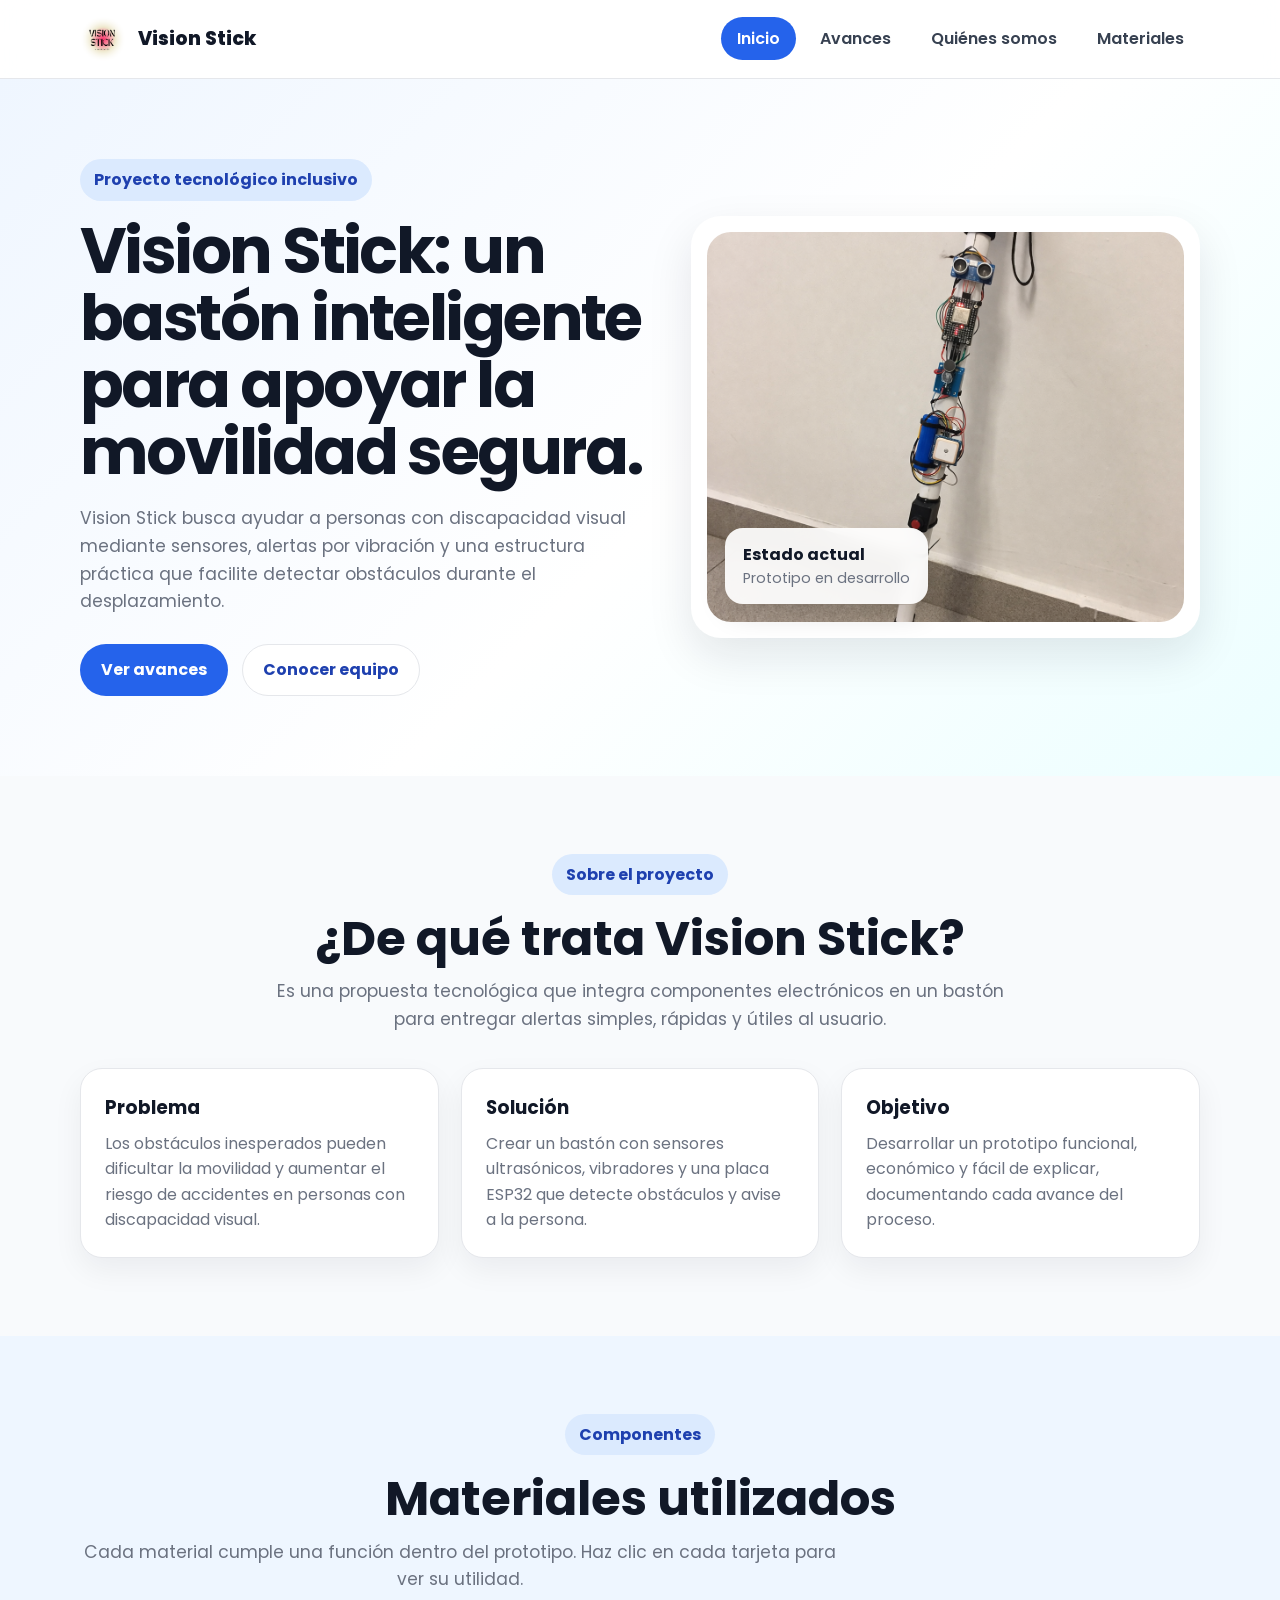
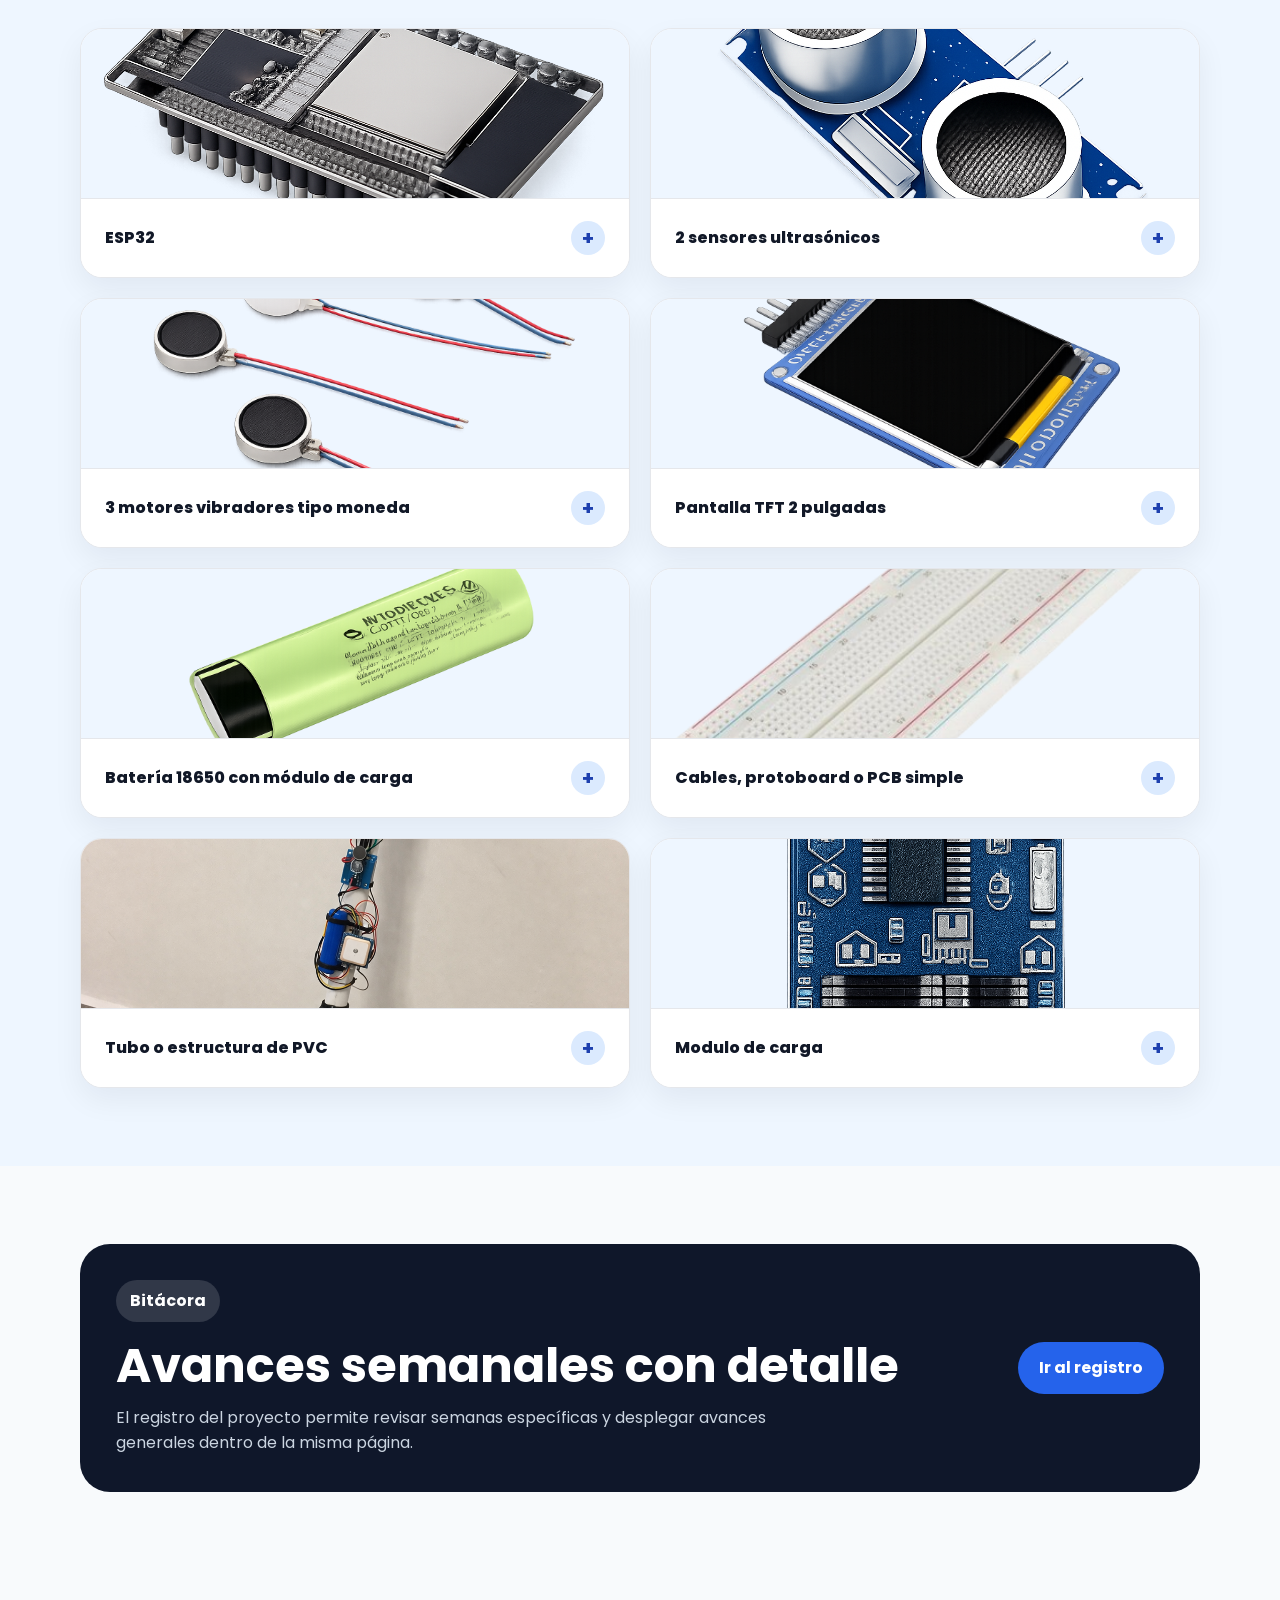
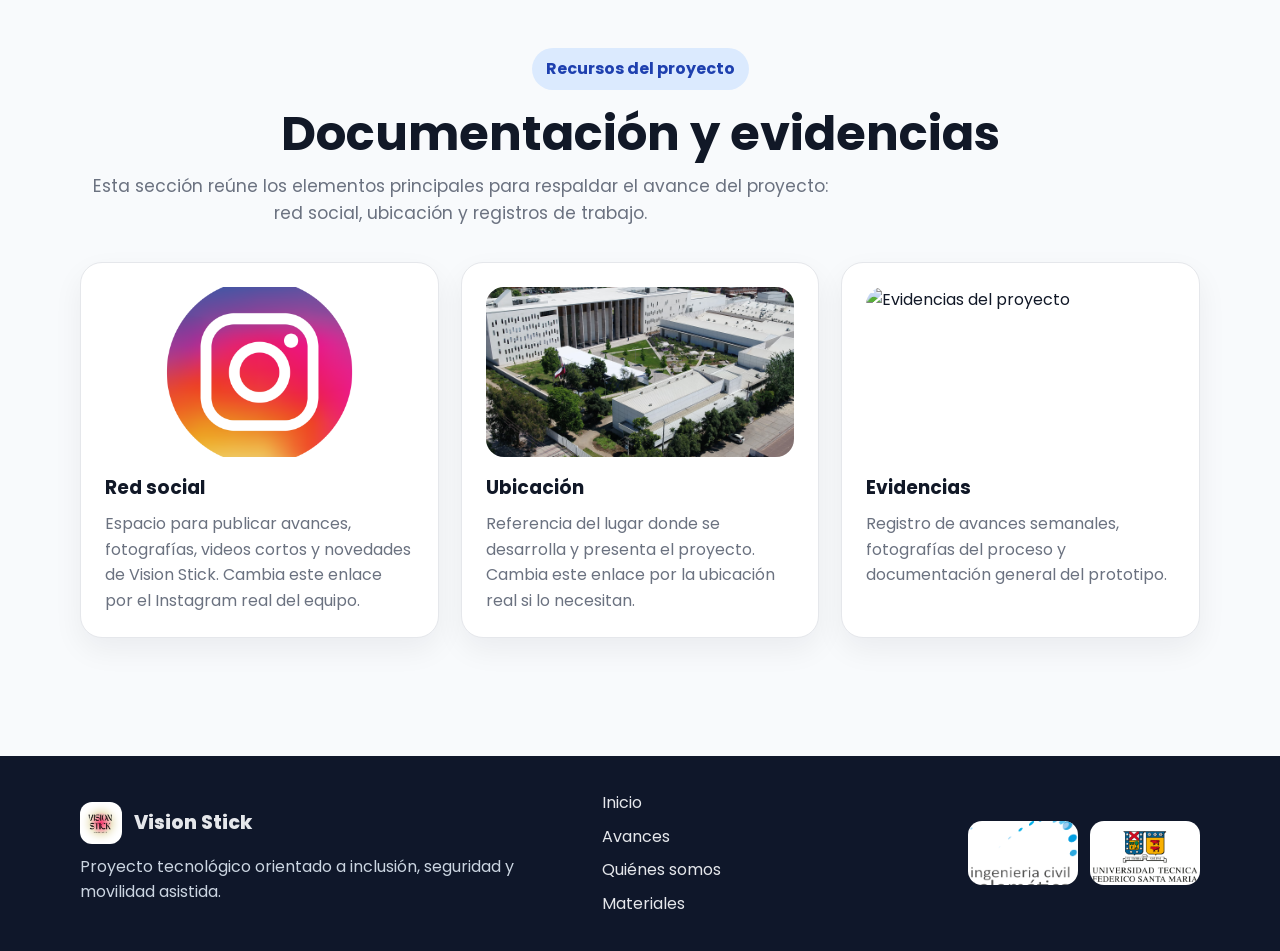
==== index.html @ d17989a8 "Update index.html" ====
<!DOCTYPE html>
<html lang="es">
<head>
  <meta charset="UTF-8" />
  <meta name="viewport" content="width=device-width, initial-scale=1.0" />
  <title>Vision Stick | Proyecto tecnológico inclusivo</title>
  <link rel="stylesheet" href="styles.css" />
  <link rel="icon" href="assets/logo.png" type="image/png">
  <script defer src="script.js"></script>
</head>
<body>
  <header class="site-header">
    <nav class="navbar container">
      <a class="brand" href="index.html" aria-label="Inicio Vision Stick"><img src="assets/logo.png" alt="Logo Vision Stick" /><span>Vision Stick</span></a>
      <button class="menu-toggle" aria-label="Abrir menú">☰</button>
      <ul class="nav-links">
        <li><a href="index.html" class="active">Inicio</a></li>
        <li><a href="avances.html">Avances</a></li>
        <li><a href="equipo.html">Quiénes somos</a></li>
        <li><a href="#materiales">Materiales</a></li>
      </ul>
    </nav>
  </header>

  <main>
    <section class="hero">
      <div class="container hero-grid">
        <div class="hero-text">
          <span class="tag">Proyecto tecnológico inclusivo</span>
          <h1>Vision Stick: un bastón inteligente para apoyar la movilidad segura.</h1>
          <p>Vision Stick busca ayudar a personas con discapacidad visual mediante sensores, alertas por vibración y una estructura práctica que facilite detectar obstáculos durante el desplazamiento.</p>
          <div class="hero-actions">
            <a class="btn primary" href="avances.html">Ver avances</a>
            <a class="btn secondary" href="equipo.html">Conocer equipo</a>
          </div>
        </div>
        <div class="hero-card">
          <img src="assets/prototipo.jpg" alt="Prototipo del bastón inteligente Vision Stick" />
          <div class="status-card"><strong>Estado actual</strong><span>Prototipo en desarrollo</span></div>
        </div>
      </div>
    </section>

    <section class="section container" id="proyecto">
      <div class="section-heading">
        <span class="tag">Sobre el proyecto</span>
        <h2>¿De qué trata Vision Stick?</h2>
        <center><p>Es una propuesta tecnológica que integra componentes electrónicos en un bastón para entregar alertas simples, rápidas y útiles al usuario.</p></center>
      </div>
      <div class="info-grid">
        <article class="info-card"><h3>Problema</h3><p>Los obstáculos inesperados pueden dificultar la movilidad y aumentar el riesgo de accidentes en personas con discapacidad visual.</p></article>
        <article class="info-card"><h3>Solución</h3><p>Crear un bastón con sensores ultrasónicos, vibradores y una placa ESP32 que detecte obstáculos y avise a la persona.</p></article>
        <article class="info-card"><h3>Objetivo</h3><p>Desarrollar un prototipo funcional, económico y fácil de explicar, documentando cada avance del proceso.</p></article>
      </div>
    </section>

    <section class="section soft-bg" id="materiales">
      <div class="container">
        <div class="section-heading">
          <span class="tag">Componentes</span>
          <h2>Materiales utilizados</h2>
          <p>Cada material cumple una función dentro del prototipo. Haz clic en cada tarjeta para ver su utilidad.</p>
        </div>
        <div class="materials-grid">
          <article class="material-card expandable-card" data-open="false">
            <img class="material-img" src="assets/material-esp32.png" alt="ESP32" />
            <button class="expand-btn"><span>ESP32</span><b>+</b></button>
            <p class="expand-content">Funciona como el cerebro del proyecto. Recibe la información de los sensores, procesa las distancias y activa las alertas del bastón.</p>
          </article>
          <article class="material-card expandable-card" data-open="false">
            <img class="material-img" src="assets/material-sensores-ultrasonicos.png" alt="Sensores ultrasónicos" />
            <button class="expand-btn"><span>2 sensores ultrasónicos</span><b>+</b></button>
            <p class="expand-content">Detectan obstáculos cercanos midiendo distancia. Permiten reconocer elementos al frente o en zonas específicas del bastón.</p>
          </article>
          <article class="material-card expandable-card" data-open="false">
            <img class="material-img" src="assets/material-motores-vibradores.png" alt="Motores vibradores tipo moneda" />
            <button class="expand-btn"><span>3 motores vibradores tipo moneda</span><b>+</b></button>
            <p class="expand-content">Entregan alertas físicas mediante vibración. Pueden indicar cercanía, dirección o intensidad del obstáculo detectado.</p>
          </article>
          <article class="material-card expandable-card" data-open="false">
            <img class="material-img" src="assets/material-pantalla-tft.png" alt="Pantalla TFT 2 pulgadas" />
            <button class="expand-btn"><span>Pantalla TFT 2 pulgadas</span><b>+</b></button>
            <p class="expand-content">Sirve para monitorear el prototipo durante pruebas, mostrando datos como distancia, estado de sensores o funcionamiento general.</p>
          </article>
          <article class="material-card expandable-card" data-open="false">
            <img class="material-img" src="assets/material-bateria-18650.png" alt="Batería 18650 con módulo de carga" />
            <button class="expand-btn"><span>Batería 18650 con módulo de carga</span><b>+</b></button>
            <p class="expand-content">Alimenta el sistema electrónico y permite recargar el prototipo sin depender siempre de una conexión directa al computador.</p>
          </article>
          <article class="material-card expandable-card" data-open="false">
            <img class="material-img" src="assets/material-cables-protoboard.png" alt="Cables, protoboard o PCB simple" />
            <button class="expand-btn"><span>Cables, protoboard o PCB simple</span><b>+</b></button>
            <p class="expand-content">Permiten realizar las conexiones entre componentes. La protoboard ayuda en pruebas y la PCB puede usarse para una versión más ordenada.</p>
          </article>
          <article class="material-card expandable-card" data-open="false">
            <img class="material-img" src="assets/material-pvc.jpg" alt="Tubo o estructura de PVC" />
            <button class="expand-btn"><span>Tubo o estructura de PVC</span><b>+</b></button>
            <p class="expand-content">Forma la base física del bastón. Debe ser liviano, resistente y cómodo para integrar sensores, batería y cables.</p>
          </article>
          <article class="material-card expandable-card" data-open="false">
            <img class="material-img" src="assets/modulo-de-carga.png" alt="Modulo de carga" />
            <button class="expand-btn"><span>Modulo de carga</span><b>+</b></button>
            <p class="expand-content">Suministrara la energia de la bateria, controlando el proceso de carga de manera segura.</p>
          </article>
        </div>
      </div>
    </section>

    <section class="section container">
      <div class="split-card">
        <div><span class="tag dark-tag">Bitácora</span><h2>Avances semanales con detalle</h2><p>El registro del proyecto permite revisar semanas específicas y desplegar avances generales dentro de la misma página.</p></div>
        <a class="btn primary" href="avances.html">Ir al registro</a>
      </div>
    </section>

    <section class="section container" id="recursos">
      <div class="section-heading"><span class="tag">Recursos del proyecto</span><h2>Documentación y evidencias</h2><p>Esta sección reúne los elementos principales para respaldar el avance del proyecto: red social, ubicación y registros de trabajo.</p></div>
      <div class="contact-grid">
        <a class="contact-card" href="https://www.instagram.com/vision_stick/" target="_blank" rel="noopener"><img src="assets/ins.jpg" alt="Red social del proyecto" /><h3>Red social</h3><p>Espacio para publicar avances, fotografías, videos cortos y novedades de Vision Stick. Cambia este enlace por el Instagram real del equipo.</p></a>
        <a class="contact-card" href="https://maps.app.goo.gl/pBnp6UoDGaB5fFNg6" target="_blank" rel="noopener"><img src="assets/map.jpg" alt="Ubicación del equipo" /><h3>Ubicación</h3><p>Referencia del lugar donde se desarrolla y presenta el proyecto. Cambia este enlace por la ubicación real si lo necesitan.</p></a>
        <a class="contact-card" href="avances.html"><img src="assets/evi.jpg" alt="Evidencias del proyecto" /><h3>Evidencias</h3><p>Registro de avances semanales, fotografías del proceso y documentación general del prototipo.</p></a>
      </div>
    </section>
  </main>

  <footer class="footer">
    <div class="container footer-grid">
      <div><a class="brand footer-brand" href="index.html"><img src="assets/logo.png" alt="Logo Vision Stick" /><span>Vision Stick</span></a><p>Proyecto tecnológico orientado a inclusión, seguridad y movilidad asistida.</p></div>
      <div class="footer-links"><a href="index.html">Inicio</a><a href="avances.html">Avances</a><a href="equipo.html">Quiénes somos</a><a href="#materiales">Materiales</a></div>
      <div class="footer-logos"><img src="assets/tele.jpg" alt="Telemática" /><img src="assets/usm.jpg" alt="USM" /></div>
    </div>
  </footer>
</body>
</html>
---- styles.css ----
@import url('https://fonts.googleapis.com/css2?family=Poppins:wght@400;500;600;700;800&display=swap');
:root{--primary:#2563eb;--primary-dark:#1e40af;--accent:#14b8a6;--text:#111827;--muted:#6b7280;--bg:#f8fafc;--card:#ffffff;--line:#e5e7eb;--soft:#eef6ff;--radius:22px;--shadow:0 18px 45px rgba(15,23,42,.10)}
*{box-sizing:border-box;margin:0;padding:0}html{scroll-behavior:smooth}body{font-family:Poppins,Arial,sans-serif;background:var(--bg);color:var(--text);line-height:1.6}img{max-width:100%;display:block}a{text-decoration:none;color:inherit}.container{width:min(1120px,92%);margin:auto}.site-header{position:sticky;top:0;z-index:10;background:rgba(255,255,255,.88);backdrop-filter:blur(14px);border-bottom:1px solid var(--line)}.navbar{height:78px;display:flex;align-items:center;justify-content:space-between}.brand{display:flex;align-items:center;gap:12px;font-weight:800;font-size:1.2rem}.brand img{width:46px;height:46px;border-radius:12px;object-fit:cover}.nav-links{display:flex;align-items:center;gap:8px;list-style:none}.nav-links a{padding:10px 16px;border-radius:999px;font-weight:600;color:#374151}.nav-links a:hover,.nav-links a.active{background:var(--primary);color:white}.menu-toggle{display:none;border:0;background:var(--primary);color:#fff;font-size:1.5rem;border-radius:12px;padding:8px 12px}.hero{padding:80px 0;background:linear-gradient(135deg,#eff6ff 0%,#ffffff 55%,#ecfeff 100%)}.hero-grid{display:grid;grid-template-columns:1.05fr .95fr;gap:48px;align-items:center}.tag{display:inline-flex;background:#dbeafe;color:var(--primary-dark);font-weight:700;border-radius:999px;padding:8px 14px;margin-bottom:16px}.hero h1,.page-hero h1{font-size:clamp(2.2rem,5vw,4.4rem);line-height:1.05;margin-bottom:20px;letter-spacing:-.04em}.hero p,.page-hero p,.section-heading p{font-size:1.08rem;color:var(--muted);max-width:760px}.hero-actions{display:flex;gap:14px;flex-wrap:wrap;margin-top:28px}.btn{display:inline-flex;align-items:center;justify-content:center;border-radius:999px;padding:12px 20px;font-weight:700;border:1px solid transparent;cursor:pointer}.primary{background:var(--primary);color:#fff}.primary:hover{background:var(--primary-dark)}.secondary{background:#fff;color:var(--primary-dark);border-color:var(--line)}.hero-card{position:relative;background:#fff;padding:16px;border-radius:30px;box-shadow:var(--shadow)}.hero-card img{height:390px;width:100%;object-fit:cover;border-radius:24px}.status-card{position:absolute;left:34px;bottom:34px;background:rgba(255,255,255,.92);backdrop-filter:blur(8px);padding:14px 18px;border-radius:18px;box-shadow:0 10px 28px rgba(0,0,0,.14)}.status-card strong,.status-card span{display:block}.status-card span{color:var(--muted);font-size:.9rem}.section{padding:78px 0}.section-heading{text-align:center;margin-bottom:34px}.section-heading h2,.split-card h2{font-size:clamp(1.9rem,4vw,3rem);line-height:1.15;margin-bottom:12px}.info-grid,.tech-grid,.contact-grid,.roles-grid,.team-grid{display:grid;gap:22px}.info-grid{grid-template-columns:repeat(3,1fr)}.info-card,.tech-card,.contact-card,.role-card,.member-card{background:var(--card);border:1px solid var(--line);border-radius:var(--radius);padding:24px;box-shadow:0 12px 30px rgba(15,23,42,.06)}.info-card h3,.tech-card h3,.contact-card h3,.role-card h2,.member-card h3{margin-bottom:8px}.info-card p,.tech-card p,.contact-card p,.role-card span,.member-card p{color:var(--muted)}.soft-bg{background:var(--soft)}.tech-grid,.contact-grid{grid-template-columns:repeat(3,1fr)}.tech-card img{height:210px;width:100%;object-fit:cover;border-radius:18px;margin-bottom:18px}.contact-card{transition:.2s}.contact-card:hover{transform:translateY(-5px);box-shadow:var(--shadow)}.contact-card img{height:170px;width:100%;object-fit:cover;border-radius:18px;margin-bottom:16px}.split-card{display:flex;align-items:center;justify-content:space-between;gap:24px;background:#0f172a;color:white;padding:36px;border-radius:30px}.split-card p{color:#cbd5e1;max-width:720px}.page-main{padding-bottom:60px}.page-hero{padding:70px 0 38px}.search-box{display:flex;gap:12px;margin-top:24px;max-width:620px}.search-box input{width:100%;padding:14px 18px;border-radius:999px;border:1px solid var(--line);font:inherit;outline:none}.search-box input:focus{border-color:var(--primary);box-shadow:0 0 0 4px #dbeafe}.timeline{display:grid;gap:22px}.week-card{display:grid;grid-template-columns:220px 1fr;gap:22px;align-items:center;background:#fff;border:1px solid var(--line);border-radius:var(--radius);padding:18px;box-shadow:0 12px 30px rgba(15,23,42,.06);scroll-margin-top:95px}.week-card img{height:155px;width:100%;object-fit:cover;border-radius:18px}.week-card span{font-weight:800;color:var(--primary)}.week-card h2{font-size:1.45rem;margin:4px 0}.week-card p{color:var(--muted)}.week-card.hidden{display:none}.roles-grid{grid-template-columns:repeat(2,1fr);margin-bottom:20px}.role-card p{font-weight:800;margin-bottom:6px}.team-grid{grid-template-columns:repeat(4,1fr)}.member-card{text-align:center}.member-card img{width:120px;height:120px;border-radius:50%;object-fit:cover;margin:0 auto 14px}.footer{background:#0f172a;color:#e5e7eb;padding:34px 0;margin-top:40px}.footer-grid{display:grid;grid-template-columns:1.3fr .7fr .8fr;gap:24px;align-items:center}.footer p{color:#cbd5e1;margin-top:10px}.footer-links{display:grid;gap:8px}.footer-links a:hover{color:#93c5fd}.footer-logos{display:flex;gap:12px;justify-content:flex-end}.footer-logos img{height:64px;width:110px;object-fit:cover;border-radius:14px;background:white}.footer-simple{text-align:center;color:#cbd5e1}.footer-brand img{width:42px;height:42px}
@media (max-width:860px){.menu-toggle{display:block}.nav-links{position:absolute;top:78px;left:0;right:0;display:none;flex-direction:column;background:white;border-bottom:1px solid var(--line);padding:18px}.nav-links.open{display:flex}.hero-grid,.info-grid,.tech-grid,.contact-grid,.roles-grid,.team-grid,.footer-grid{grid-template-columns:1fr}.hero{padding:48px 0}.hero-card img{height:280px}.split-card{display:block}.split-card .btn{margin-top:20px}.week-card{grid-template-columns:1fr}.footer-logos{justify-content:flex-start}.search-box{flex-direction:column}.section{padding:54px 0}}

/* Mejoras agregadas: materiales, integrantes y avances expandibles */
.materials-grid{display:grid;grid-template-columns:repeat(2,1fr);gap:20px}.material-card{background:#fff;border:1px solid var(--line);border-radius:var(--radius);box-shadow:0 12px 30px rgba(15,23,42,.06);overflow:hidden}.expand-btn{width:100%;border:0;background:#fff;display:flex;align-items:center;justify-content:space-between;gap:14px;padding:22px 24px;font:inherit;font-weight:800;color:var(--text);cursor:pointer;text-align:left}.expand-btn b{width:34px;height:34px;border-radius:50%;background:#dbeafe;color:var(--primary-dark);display:grid;place-items:center;font-size:1.25rem;flex:0 0 auto}.expand-content,.week-detail,.member-detail{display:none;color:var(--muted)}.material-card .expand-content{padding:0 24px 24px}.expandable-card.open .expand-content,.expandable-week.open .week-detail,.expandable-member.open .member-detail{display:block}.expandable-card.open .expand-btn b{background:var(--primary);color:#fff}.dark-tag{background:rgba(255,255,255,.14);color:#fff}.read-more{margin-top:14px;border:0;background:#dbeafe;color:var(--primary-dark);font-weight:800;border-radius:999px;padding:10px 16px;cursor:pointer}.read-more:hover{background:var(--primary);color:#fff}.week-detail{margin-top:14px;background:#f8fafc;border:1px solid var(--line);border-radius:18px;padding:16px 18px}.week-detail ul{padding-left:18px}.week-detail li{margin:7px 0;color:#4b5563}.member-card{cursor:pointer;transition:.2s}.member-card:hover{transform:translateY(-4px);box-shadow:var(--shadow)}.member-detail{margin-top:14px;padding-top:14px;border-top:1px solid var(--line);font-size:.92rem;text-align:left}.member-card.highlight{outline:3px solid #bfdbfe;box-shadow:var(--shadow)}.member-card.hidden{display:none}.no-results{grid-column:1/-1;background:#fff;border:1px dashed var(--line);border-radius:var(--radius);padding:24px;text-align:center;color:var(--muted)}
@media (max-width:860px){.materials-grid{grid-template-columns:1fr}.expand-btn{padding:20px}.material-card .expand-content{padding:0 20px 20px}}

/* Imágenes en materiales */
.material-img{width:100%;height:170px;object-fit:cover;border-bottom:1px solid var(--line);background:#eef6ff}.material-card .expand-btn{border-radius:0}.material-card.open .material-img{filter:saturate(1.08)}
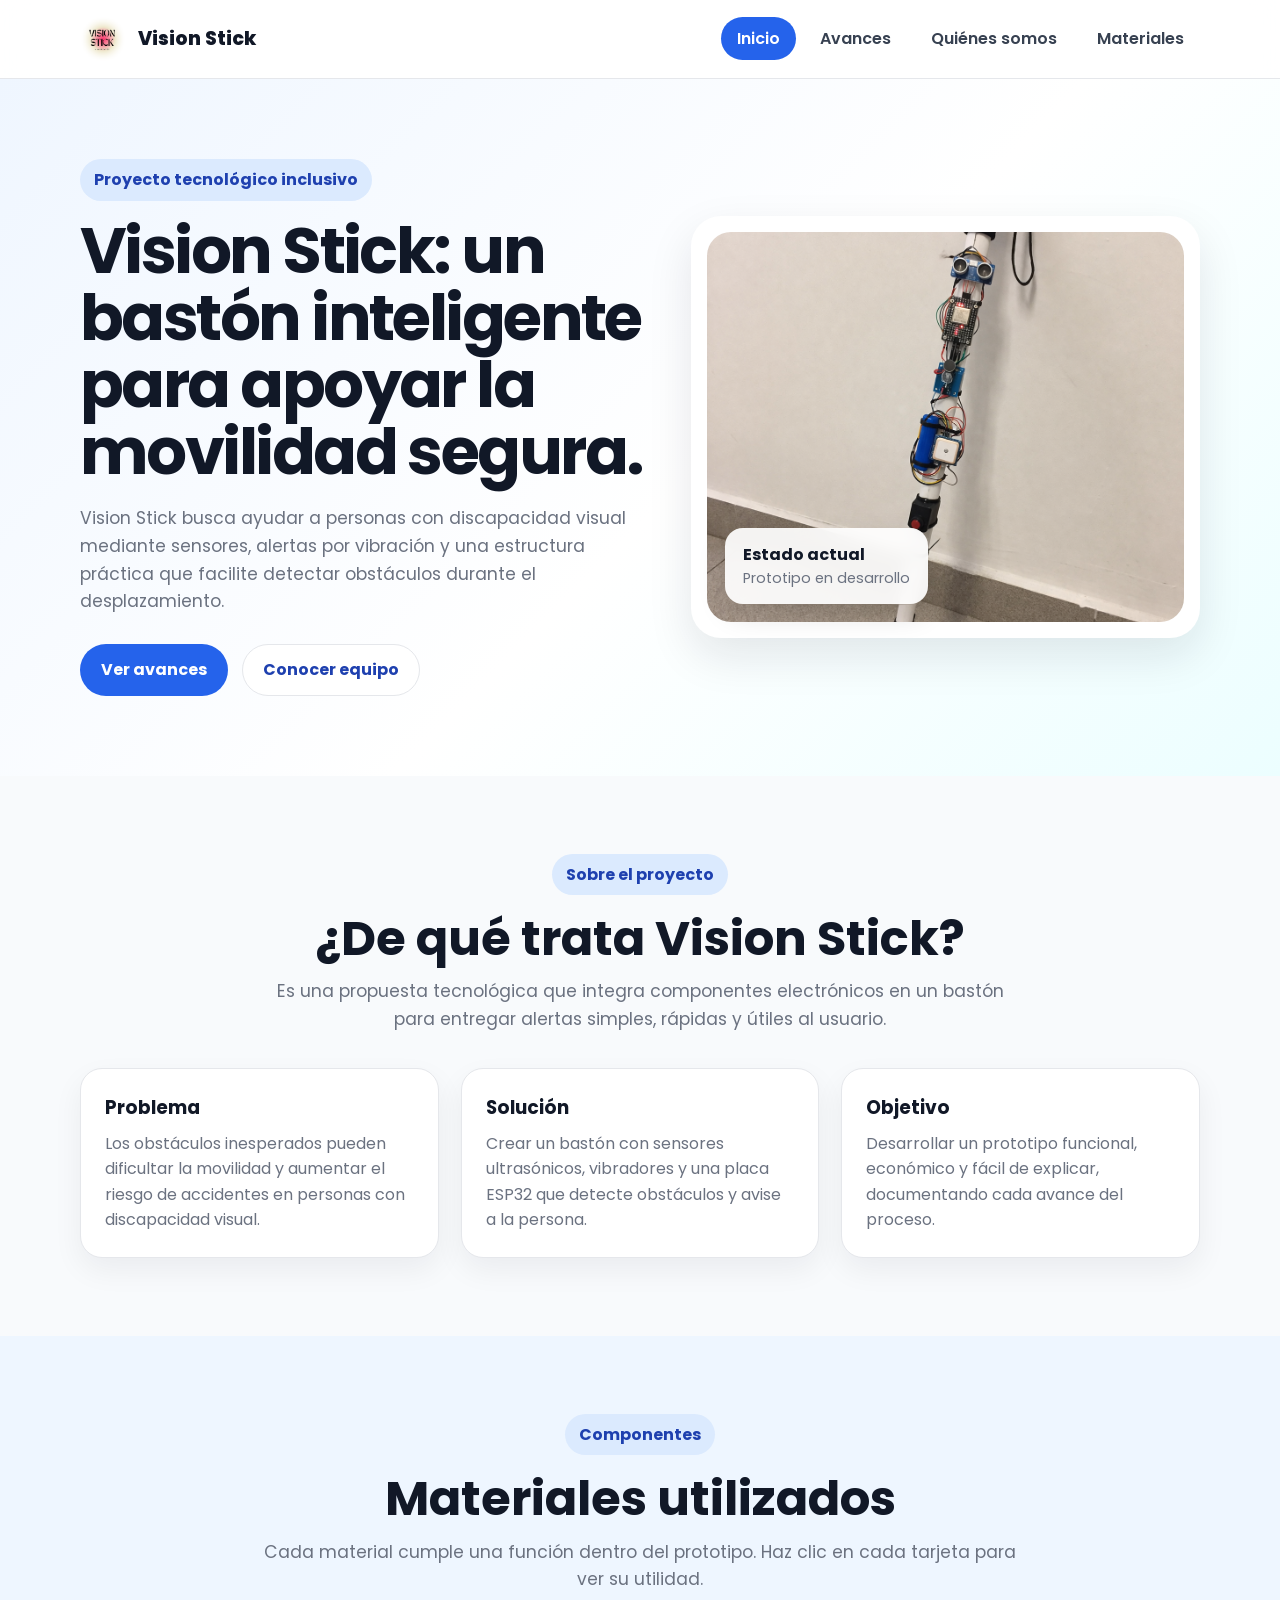
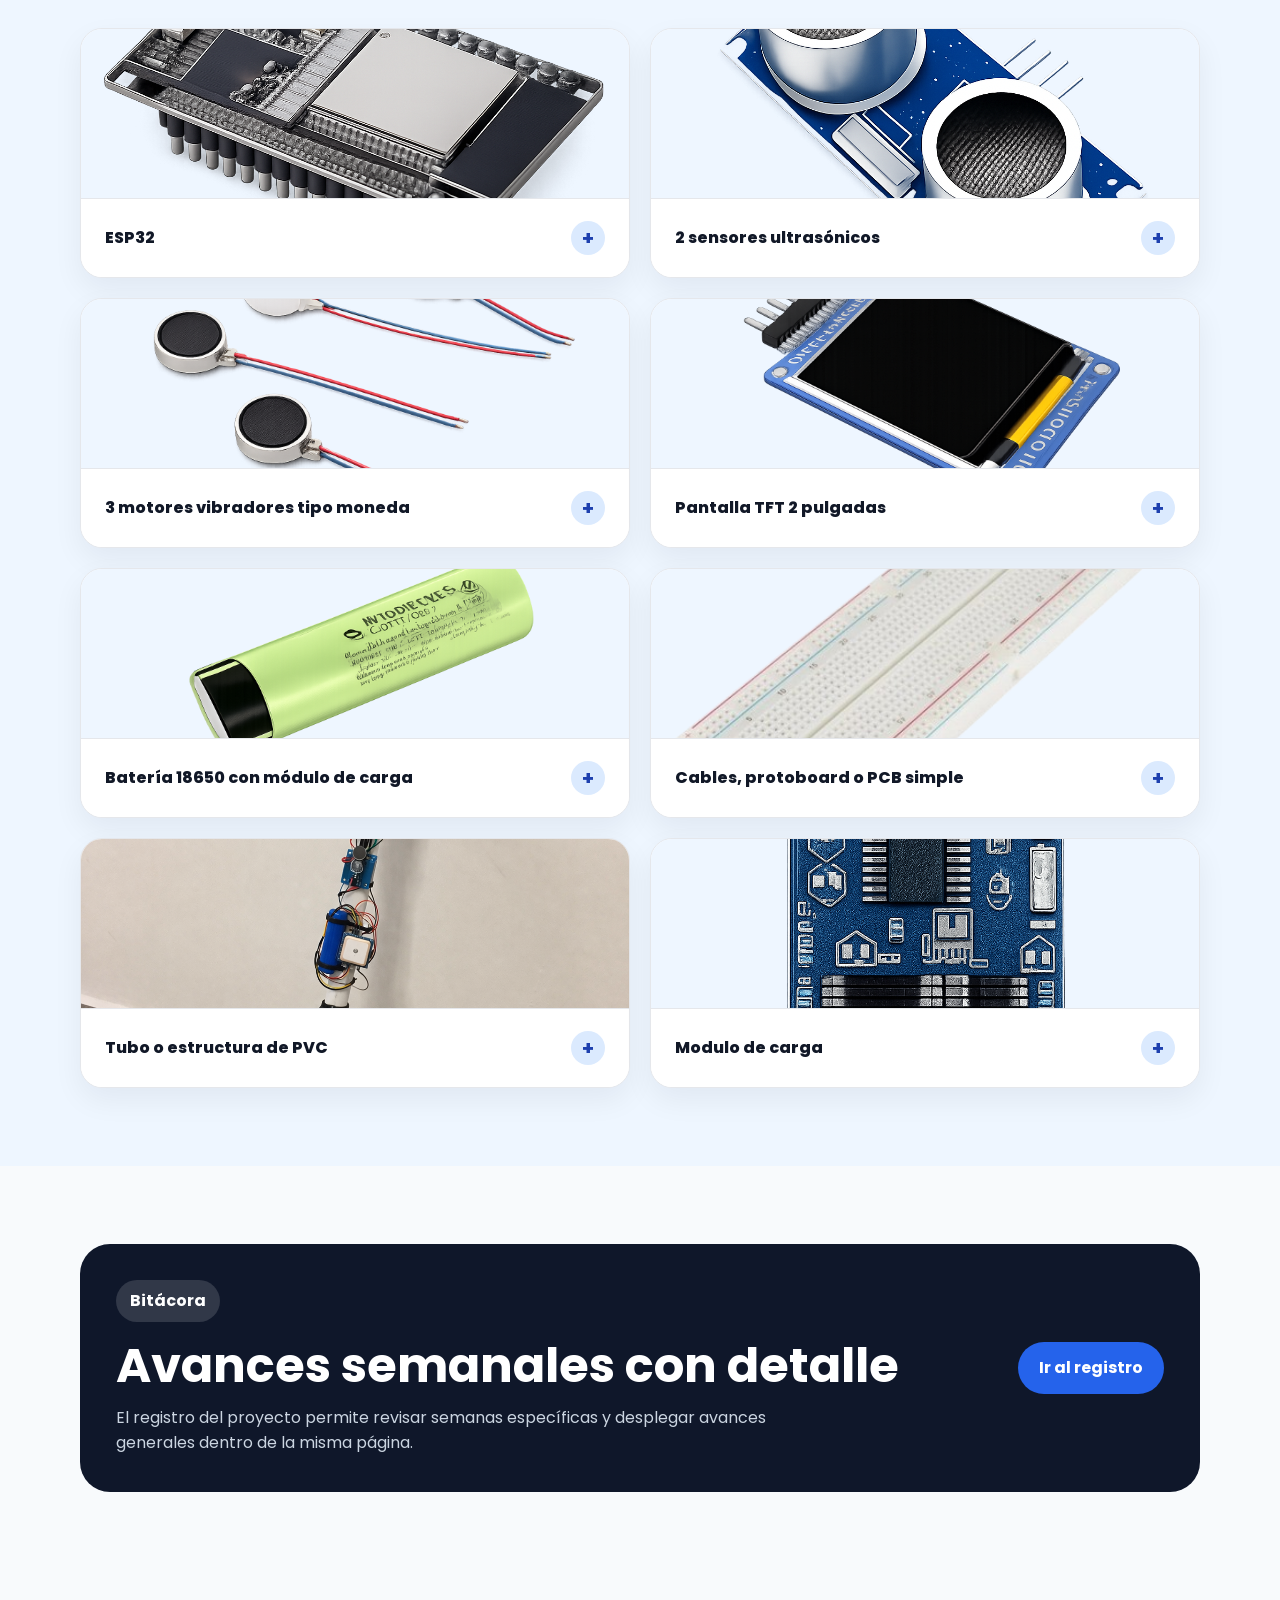
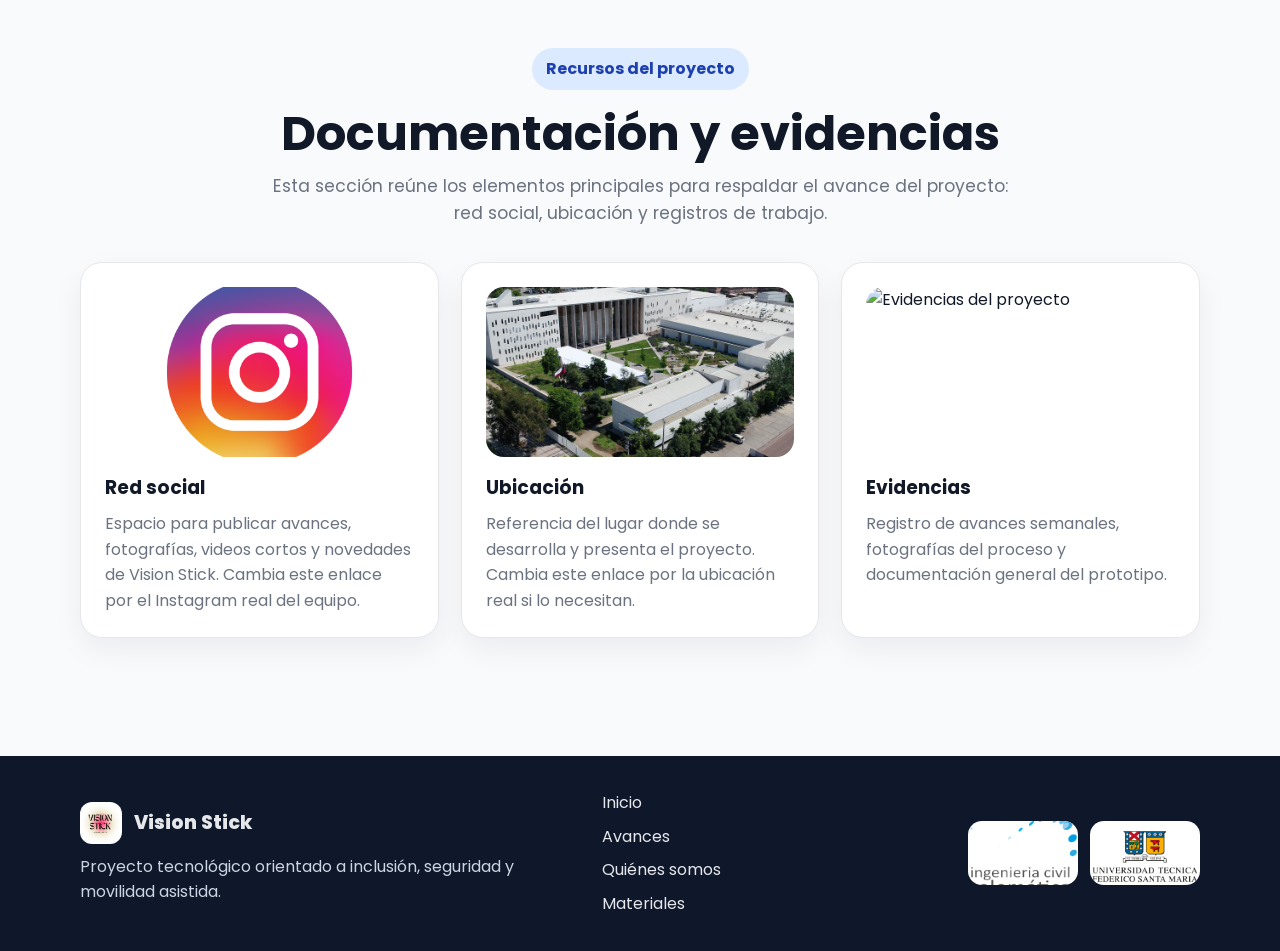
==== commit ee66e437: "Update index.html" ====
--- a/index.html
+++ b/index.html
@@ -59,7 +59,7 @@
         <div class="section-heading">
           <span class="tag">Componentes</span>
           <h2>Materiales utilizados</h2>
-          <p>Cada material cumple una función dentro del prototipo. Haz clic en cada tarjeta para ver su utilidad.</p>
+          <center><p>Cada material cumple una función dentro del prototipo. Haz clic en cada tarjeta para ver su utilidad.</p></center>
         </div>
         <div class="materials-grid">
           <article class="material-card expandable-card" data-open="false">
@@ -114,7 +114,7 @@
     </section>
 
     <section class="section container" id="recursos">
-      <div class="section-heading"><span class="tag">Recursos del proyecto</span><h2>Documentación y evidencias</h2><p>Esta sección reúne los elementos principales para respaldar el avance del proyecto: red social, ubicación y registros de trabajo.</p></div>
+      <div class="section-heading"><span class="tag">Recursos del proyecto</span><h2>Documentación y evidencias</h2> <center><p>Esta sección reúne los elementos principales para respaldar el avance del proyecto: red social, ubicación y registros de trabajo.</p></center></div>
       <div class="contact-grid">
         <a class="contact-card" href="https://www.instagram.com/vision_stick/" target="_blank" rel="noopener"><img src="assets/ins.jpg" alt="Red social del proyecto" /><h3>Red social</h3><p>Espacio para publicar avances, fotografías, videos cortos y novedades de Vision Stick. Cambia este enlace por el Instagram real del equipo.</p></a>
         <a class="contact-card" href="https://maps.app.goo.gl/pBnp6UoDGaB5fFNg6" target="_blank" rel="noopener"><img src="assets/map.jpg" alt="Ubicación del equipo" /><h3>Ubicación</h3><p>Referencia del lugar donde se desarrolla y presenta el proyecto. Cambia este enlace por la ubicación real si lo necesitan.</p></a>
--- a/styles.css
+++ b/styles.css
@@ -9,3 +9,53 @@
 
 /* Imágenes en materiales */
 .material-img{width:100%;height:170px;object-fit:cover;border-bottom:1px solid var(--line);background:#eef6ff}.material-card .expand-btn{border-radius:0}.material-card.open .material-img{filter:saturate(1.08)}
+
+.section-description{
+    text-align: center;
+    max-width: 850px;
+    margin: 0 auto 40px;
+    color: #cfcfcf;
+    line-height: 1.7;
+    font-size: 1rem;
+}
+.team-grida{
+    display: flex;
+    justify-content: center;
+    align-items: stretch;
+    gap: 40px;
+    flex-wrap: wrap;
+    margin-top: 40px;
+}
+.team-card{
+    width: 320px;
+    background: #111827;
+    border-radius: 18px;
+    overflow: hidden;
+    box-shadow: 0 4px 20px rgba(0,0,0,0.25);
+    transition: transform 0.3s ease;
+}
+.team-card:hover{
+    transform: translateY(-5px);
+}
+.team-img{
+    width: 100%;
+    height: 320px;
+    object-fit: cover;
+    object-position: center;
+    display: block;
+}
+.team-info{
+    padding: 20px;
+    text-align: center;
+}
+
+.team-role{
+    color: #00bfff;
+    font-weight: 600;
+    margin: 10px 0;
+}
+
+.team-text{
+    color: #d9d9d9;
+    line-height: 1.6;
+}
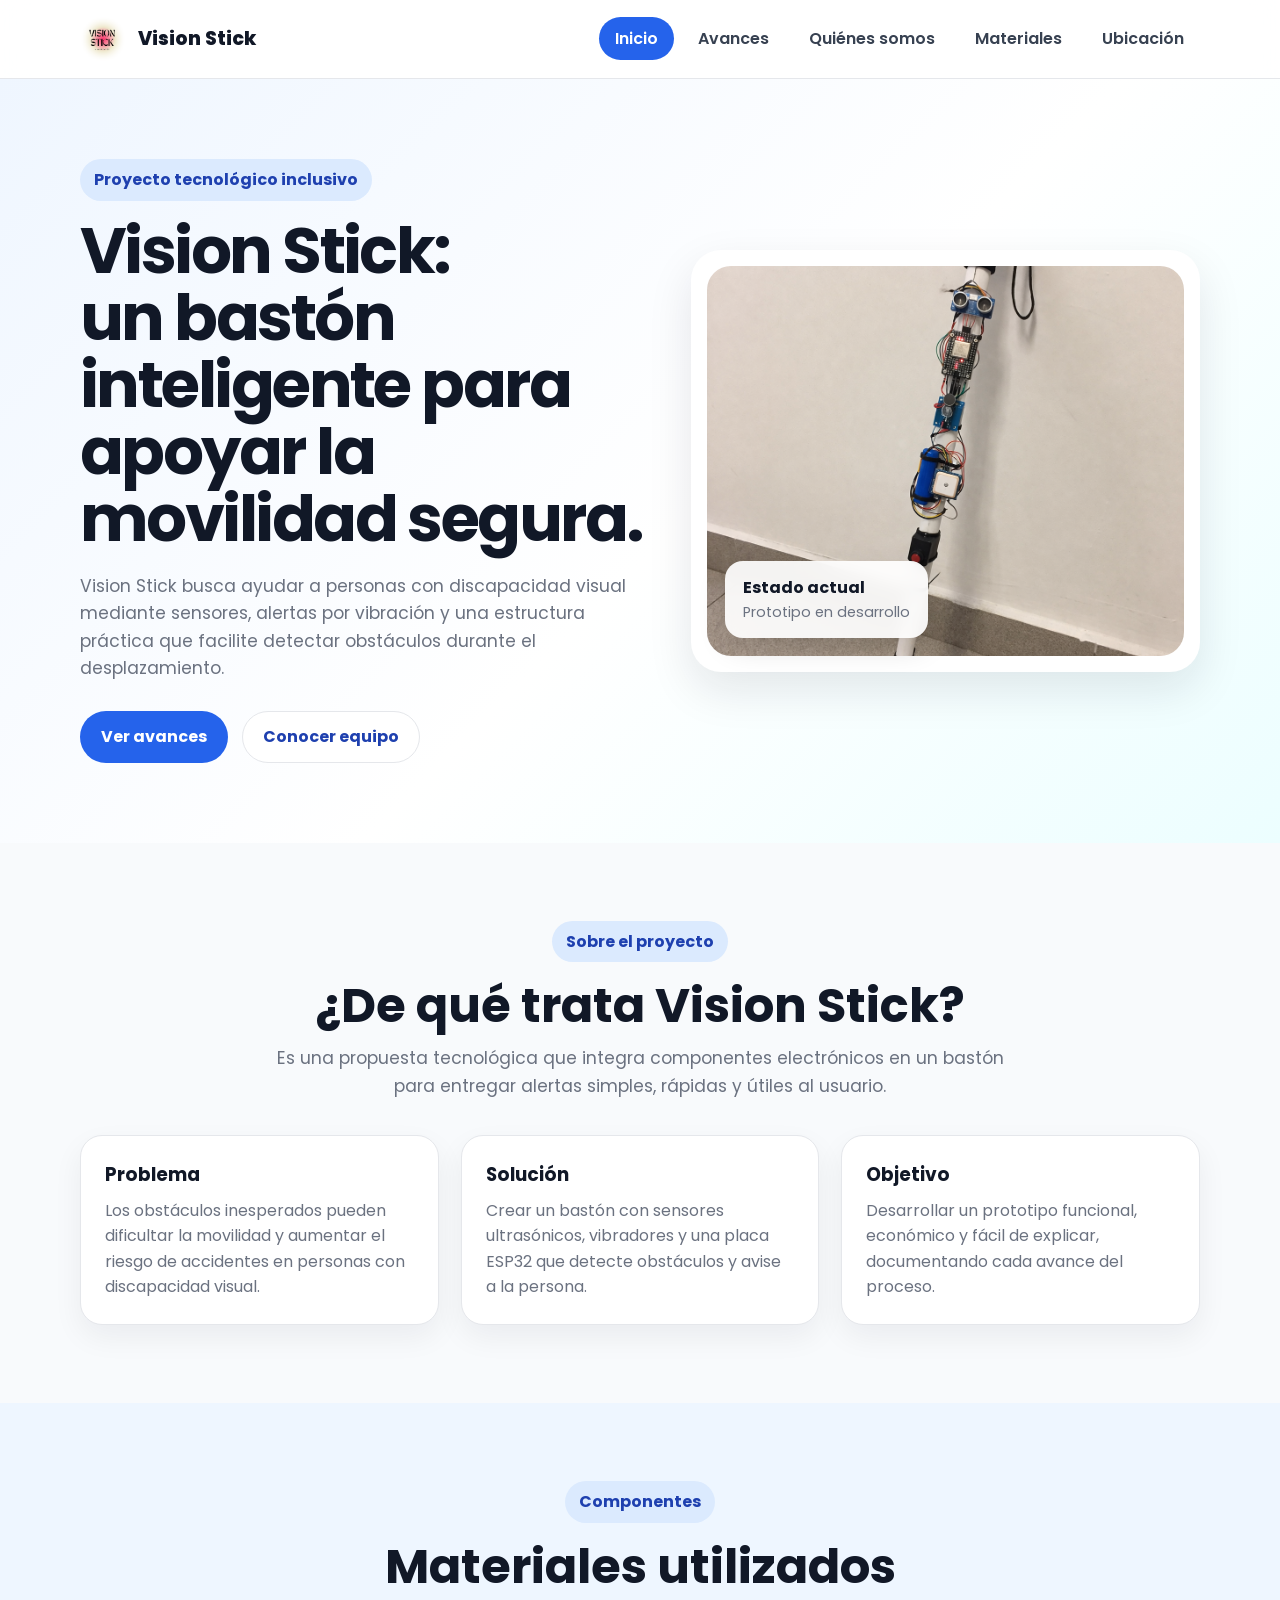
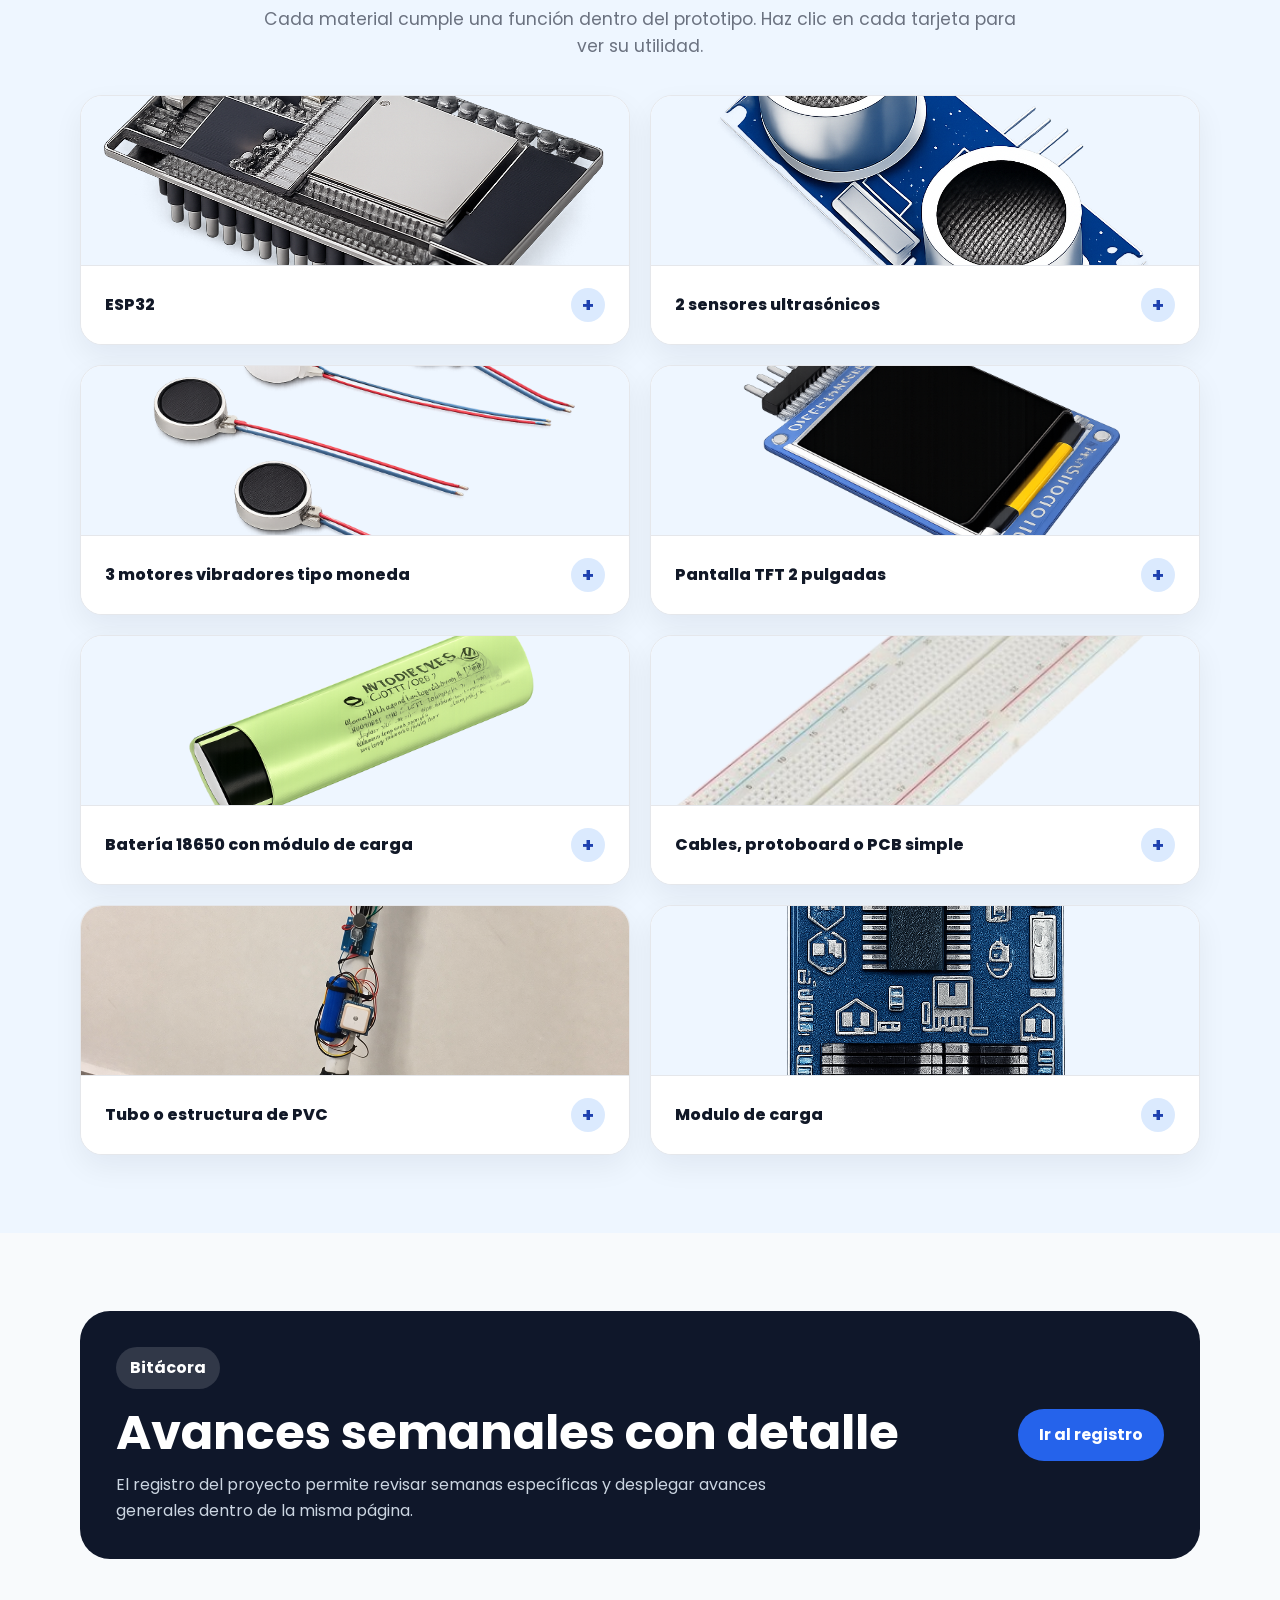
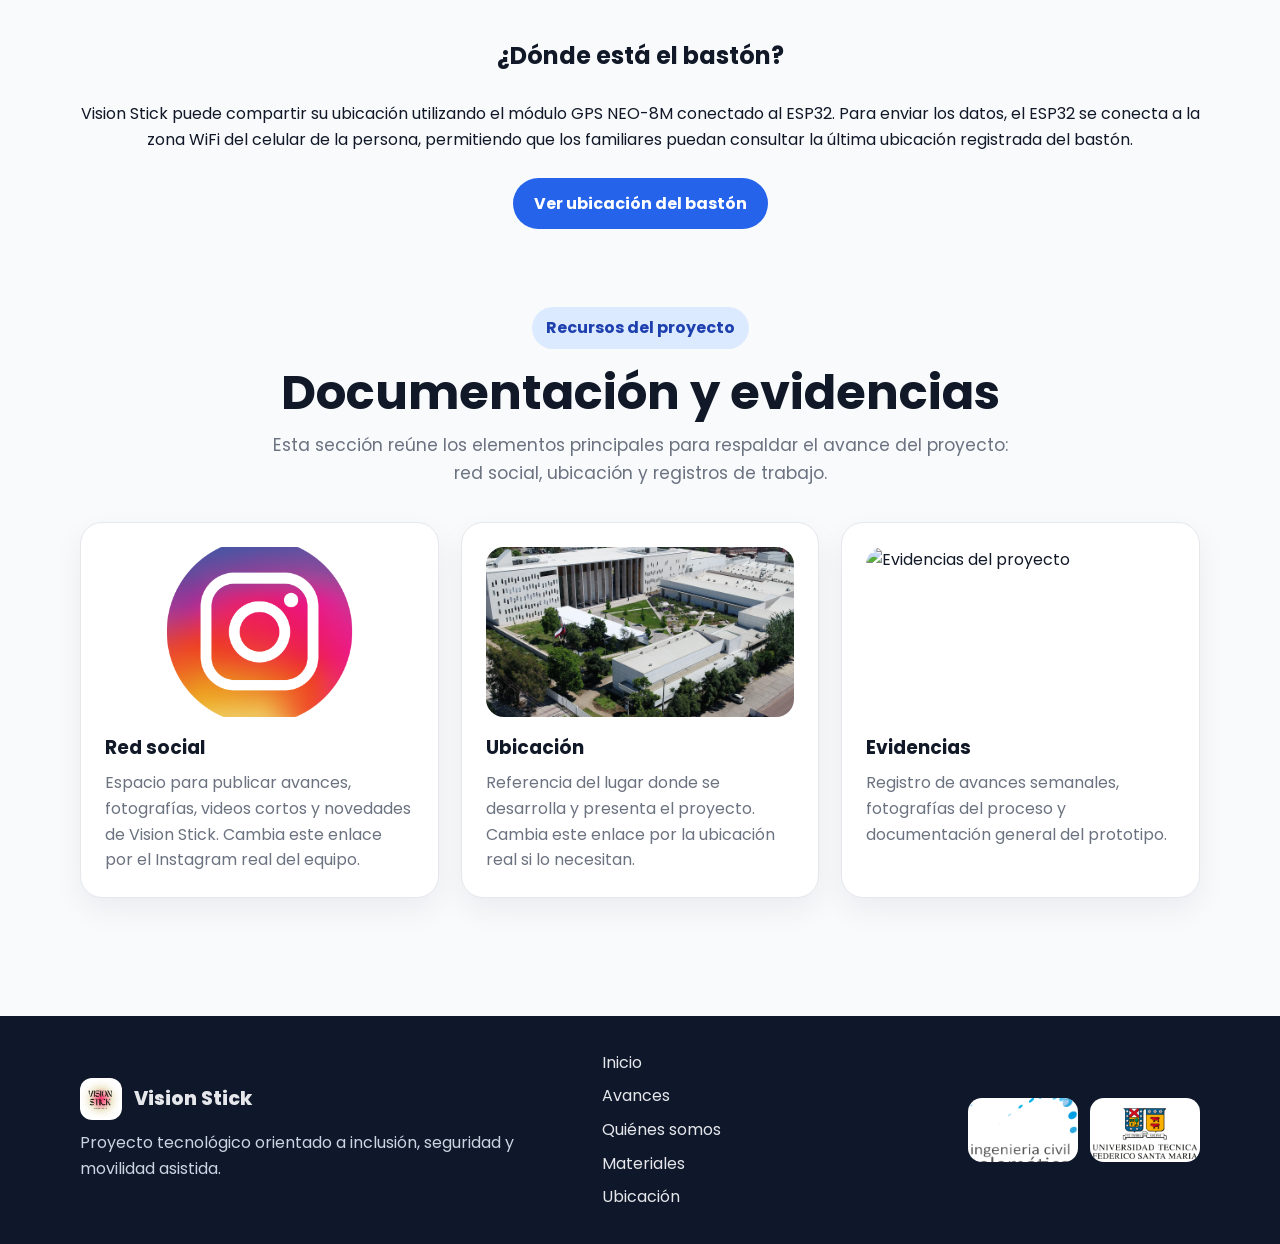
==== commit dd275943: "Update index.html" ====
--- a/index.html
+++ b/index.html
@@ -18,16 +18,16 @@
         <li><a href="avances.html">Avances</a></li>
         <li><a href="equipo.html">Quiénes somos</a></li>
         <li><a href="#materiales">Materiales</a></li>
+        <li><a href="ubicacion.html">Ubicación</a></li>
       </ul>
     </nav>
   </header>
-
   <main>
     <section class="hero">
       <div class="container hero-grid">
         <div class="hero-text">
           <span class="tag">Proyecto tecnológico inclusivo</span>
-          <h1>Vision Stick: un bastón inteligente para apoyar la movilidad segura.</h1>
+          <h1>Vision Stick: <br> un bastón inteligente para apoyar la movilidad segura.</h1>
           <p>Vision Stick busca ayudar a personas con discapacidad visual mediante sensores, alertas por vibración y una estructura práctica que facilite detectar obstáculos durante el desplazamiento.</p>
           <div class="hero-actions">
             <a class="btn primary" href="avances.html">Ver avances</a>
@@ -40,7 +40,6 @@
         </div>
       </div>
     </section>
-
     <section class="section container" id="proyecto">
       <div class="section-heading">
         <span class="tag">Sobre el proyecto</span>
@@ -53,7 +52,6 @@
         <article class="info-card"><h3>Objetivo</h3><p>Desarrollar un prototipo funcional, económico y fácil de explicar, documentando cada avance del proceso.</p></article>
       </div>
     </section>
-
     <section class="section soft-bg" id="materiales">
       <div class="container">
         <div class="section-heading">
@@ -105,14 +103,28 @@
         </div>
       </div>
     </section>
-
     <section class="section container">
       <div class="split-card">
         <div><span class="tag dark-tag">Bitácora</span><h2>Avances semanales con detalle</h2><p>El registro del proyecto permite revisar semanas específicas y desplegar avances generales dentro de la misma página.</p></div>
         <a class="btn primary" href="avances.html">Ir al registro</a>
       </div>
     </section>
-
+    <section id="ubicacion-baston" class="location-preview">
+    <div class="container">
+        <center><h1>¿Dónde está el bastón?</h1></center>
+        <br>
+        <center><p>
+            Vision Stick puede compartir su ubicación utilizando el módulo GPS NEO-8M
+            conectado al ESP32. Para enviar los datos, el ESP32 se conecta a la zona WiFi
+            del celular de la persona, permitiendo que los familiares puedan consultar la
+            última ubicación registrada del bastón.
+        </p></center>
+        <br>
+        <center><a href="ubicacion.html" class="btn primary">
+            Ver ubicación del bastón
+        </a></center>
+    </div>
+</section>
     <section class="section container" id="recursos">
       <div class="section-heading"><span class="tag">Recursos del proyecto</span><h2>Documentación y evidencias</h2> <center><p>Esta sección reúne los elementos principales para respaldar el avance del proyecto: red social, ubicación y registros de trabajo.</p></center></div>
       <div class="contact-grid">
@@ -122,11 +134,10 @@
       </div>
     </section>
   </main>
-
   <footer class="footer">
     <div class="container footer-grid">
       <div><a class="brand footer-brand" href="index.html"><img src="assets/logo.png" alt="Logo Vision Stick" /><span>Vision Stick</span></a><p>Proyecto tecnológico orientado a inclusión, seguridad y movilidad asistida.</p></div>
-      <div class="footer-links"><a href="index.html">Inicio</a><a href="avances.html">Avances</a><a href="equipo.html">Quiénes somos</a><a href="#materiales">Materiales</a></div>
+      <div class="footer-links"><a href="index.html">Inicio</a><a href="avances.html">Avances</a><a href="equipo.html">Quiénes somos</a><a href="#materiales">Materiales</a><a href="ubicacion.html">Ubicación</a></div>
       <div class="footer-logos"><img src="assets/tele.jpg" alt="Telemática" /><img src="assets/usm.jpg" alt="USM" /></div>
     </div>
   </footer>
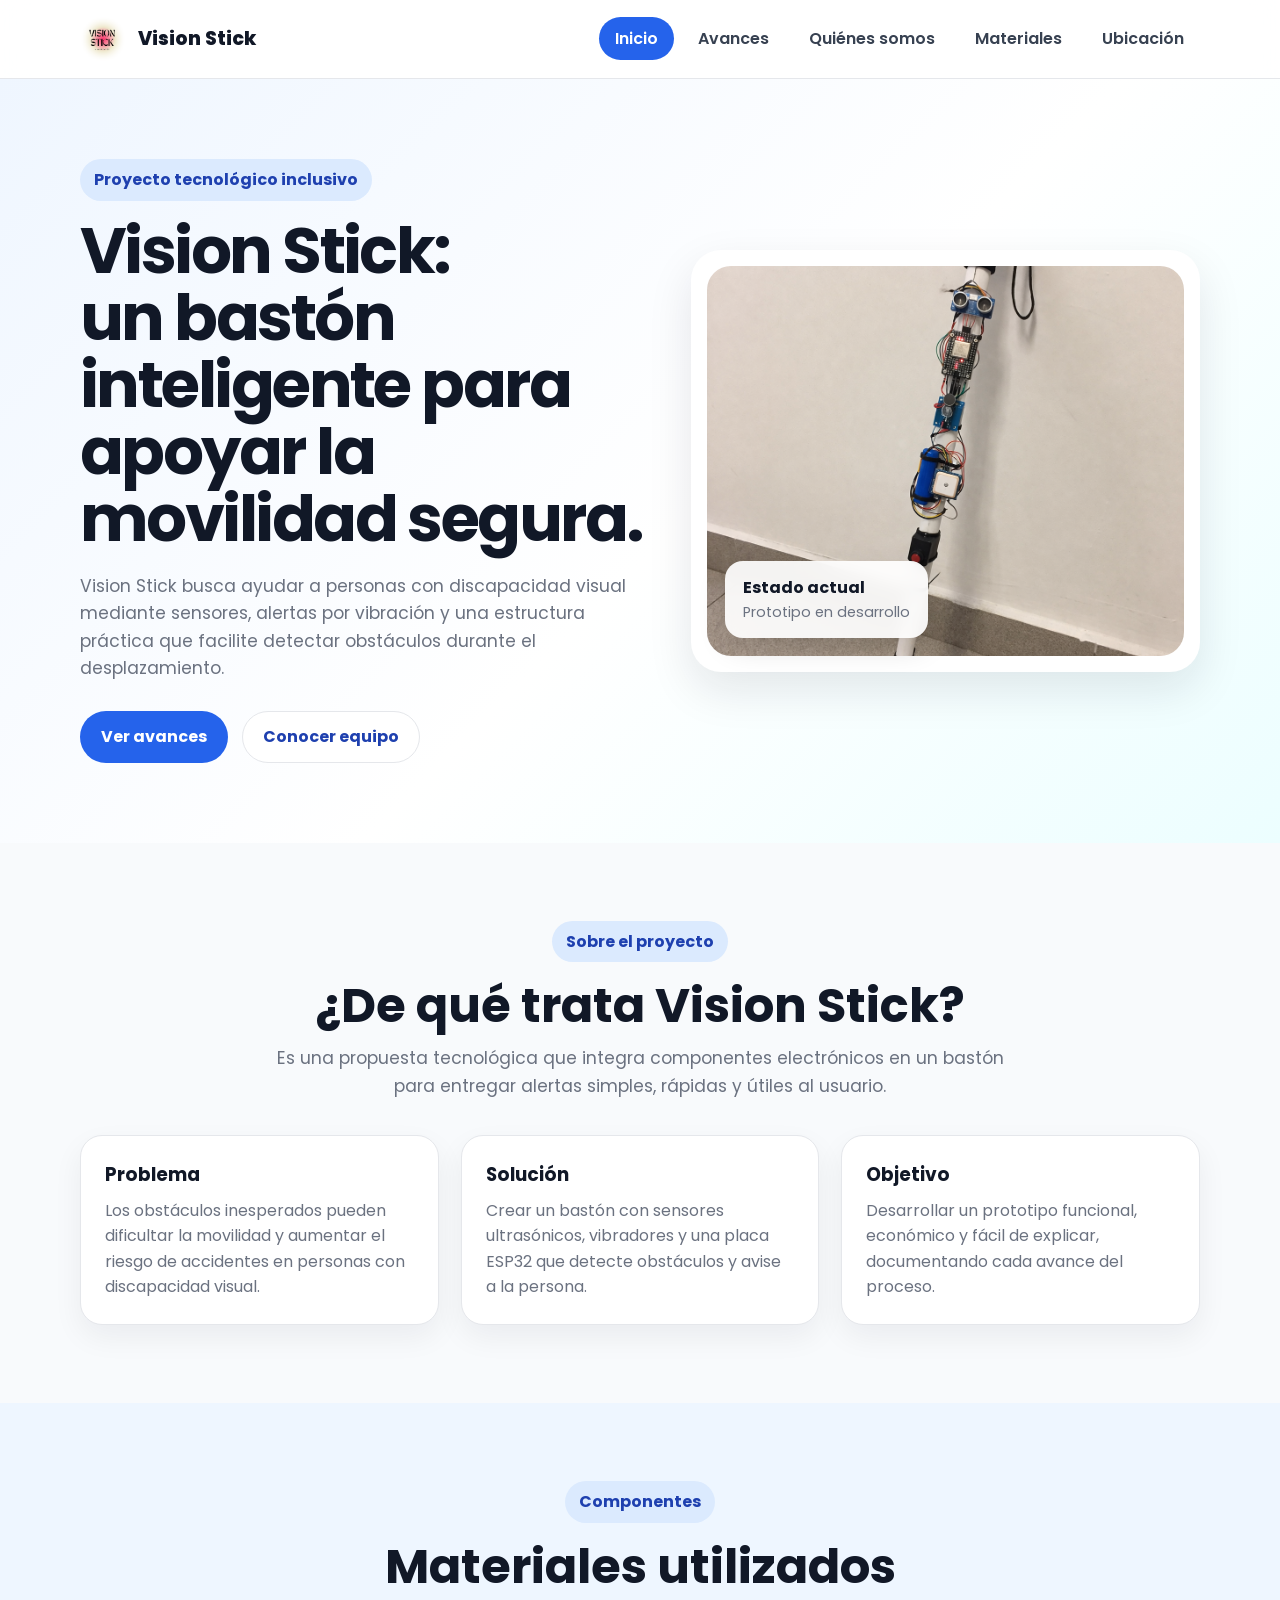
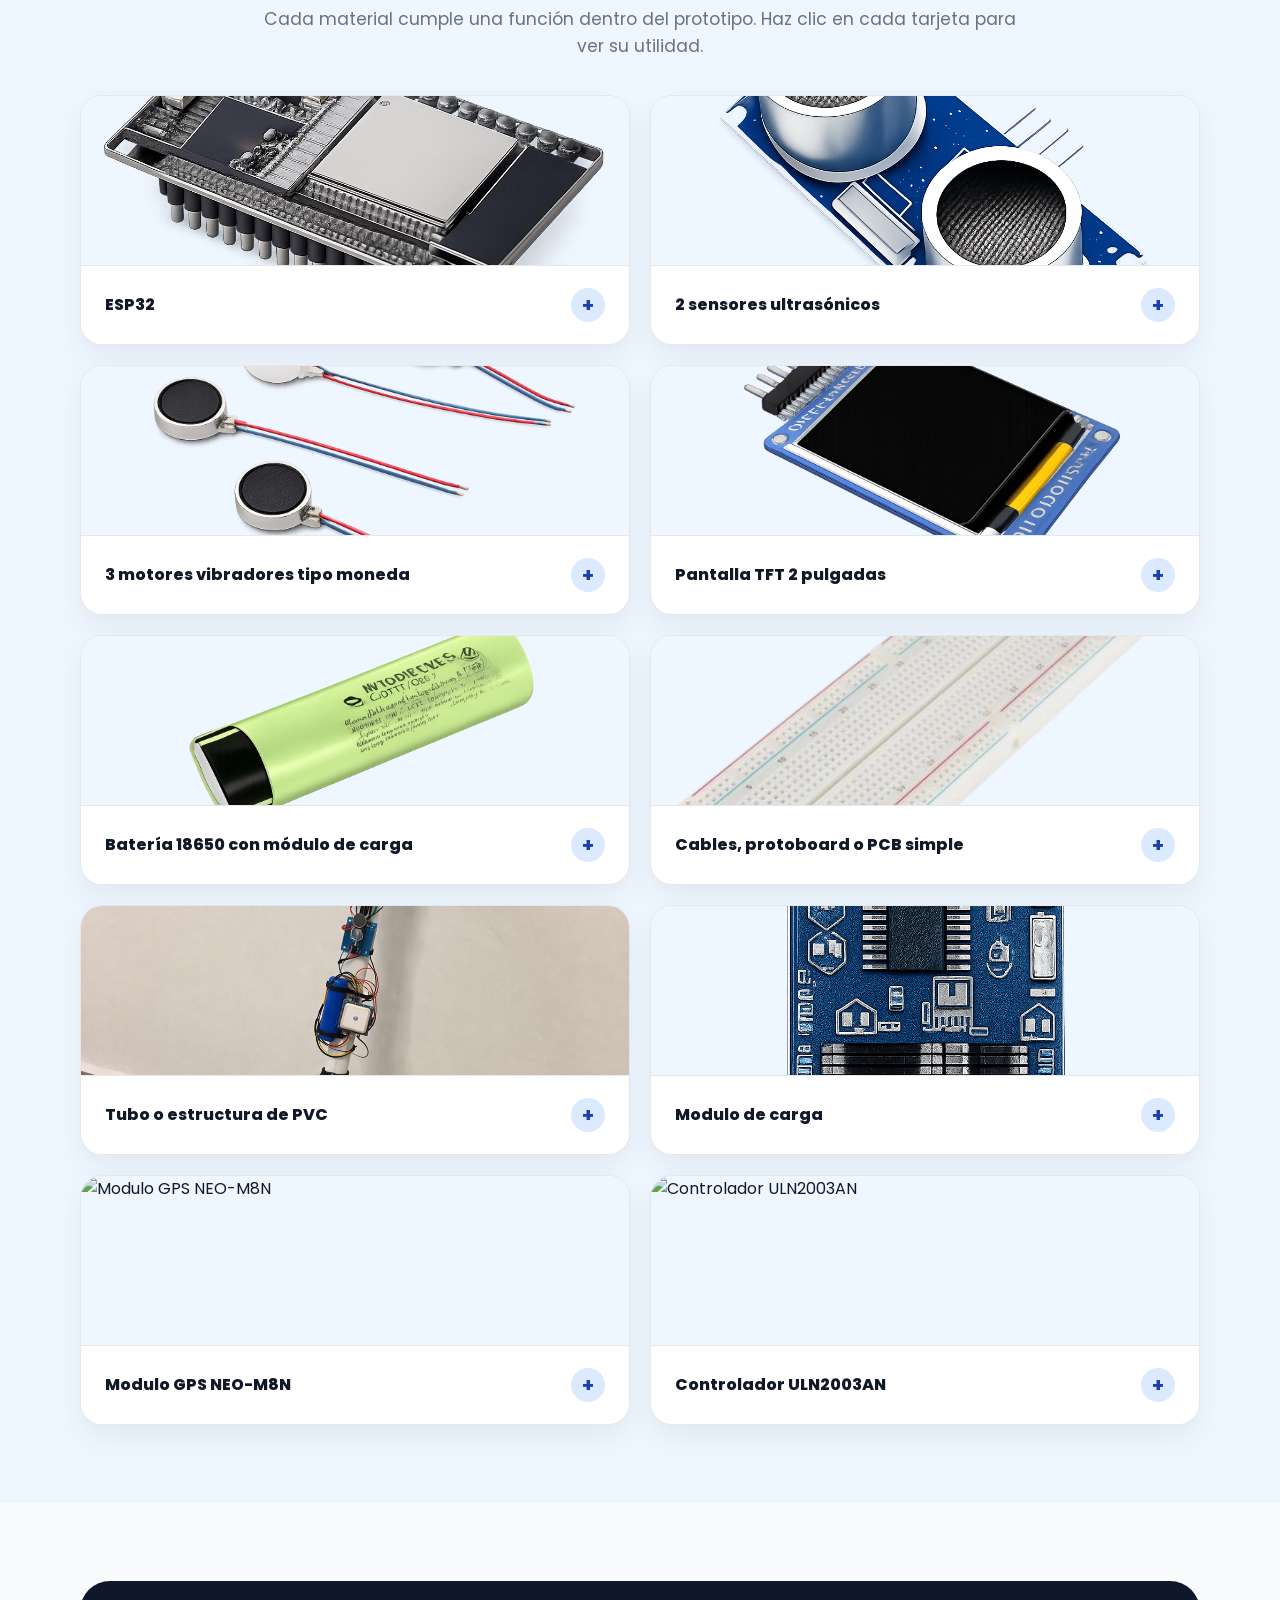
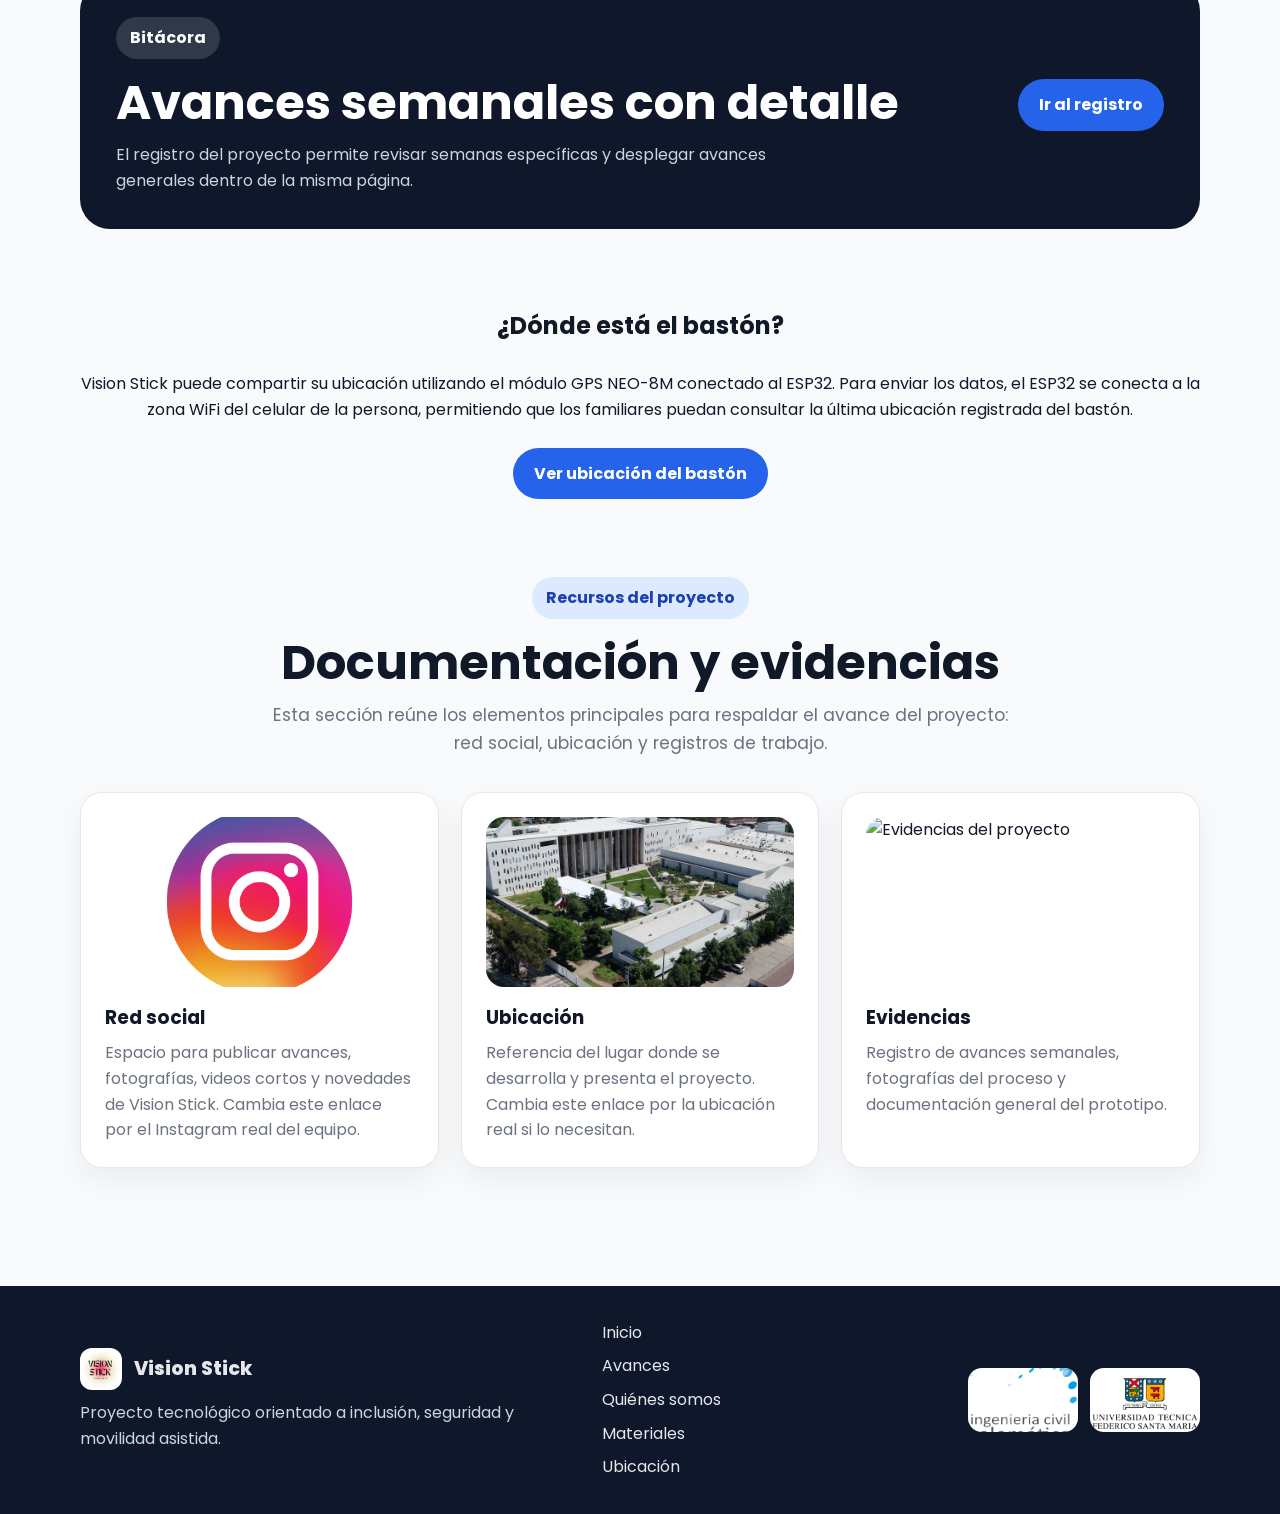
==== commit 61e35673: "Update index.html" ====
--- a/index.html
+++ b/index.html
@@ -100,6 +100,16 @@
             <button class="expand-btn"><span>Modulo de carga</span><b>+</b></button>
             <p class="expand-content">Suministrara la energia de la bateria, controlando el proceso de carga de manera segura.</p>
           </article>
+          <article class="material-card expandable-card" data-open="false">
+            <img class="material-img" src="assets/NEO-M8N.png" alt="Modulo GPS NEO-M8N" />
+            <button class="expand-btn"><span>Modulo GPS NEO-M8N</span><b>+</b></button>
+            <p class="expand-content">Permite obtener la ubicación geográfica del bastón en tiempo real mediante señales satelitales. Su información es enviada a la página web para facilitar el seguimiento y monitoreo de la ubicación del bastón.</p>
+          </article>
+          <article class="material-card expandable-card" data-open="false">
+            <img class="material-img" src="assets/uln2003an.png" alt="Controlador ULN2003AN" />
+            <button class="expand-btn"><span>Controlador ULN2003AN</span><b>+</b></button>
+            <p class="expand-content">Actúa como una interfaz de potencia entre el ESP32 y los motores vibradores. Permite controlar las vibraciones del bastón de forma segura, entregando la corriente necesaria sin sobrecargar el microcontrolador.</p>
+          </article>
         </div>
       </div>
     </section>
--- a/styles.css
+++ b/styles.css
@@ -1,15 +1,12 @@
 @import url('https://fonts.googleapis.com/css2?family=Poppins:wght@400;500;600;700;800&display=swap');
 :root{--primary:#2563eb;--primary-dark:#1e40af;--accent:#14b8a6;--text:#111827;--muted:#6b7280;--bg:#f8fafc;--card:#ffffff;--line:#e5e7eb;--soft:#eef6ff;--radius:22px;--shadow:0 18px 45px rgba(15,23,42,.10)}
-*{box-sizing:border-box;margin:0;padding:0}html{scroll-behavior:smooth}body{font-family:Poppins,Arial,sans-serif;background:var(--bg);color:var(--text);line-height:1.6}img{max-width:100%;display:block}a{text-decoration:none;color:inherit}.container{width:min(1120px,92%);margin:auto}.site-header{position:sticky;top:0;z-index:10;background:rgba(255,255,255,.88);backdrop-filter:blur(14px);border-bottom:1px solid var(--line)}.navbar{height:78px;display:flex;align-items:center;justify-content:space-between}.brand{display:flex;align-items:center;gap:12px;font-weight:800;font-size:1.2rem}.brand img{width:46px;height:46px;border-radius:12px;object-fit:cover}.nav-links{display:flex;align-items:center;gap:8px;list-style:none}.nav-links a{padding:10px 16px;border-radius:999px;font-weight:600;color:#374151}.nav-links a:hover,.nav-links a.active{background:var(--primary);color:white}.menu-toggle{display:none;border:0;background:var(--primary);color:#fff;font-size:1.5rem;border-radius:12px;padding:8px 12px}.hero{padding:80px 0;background:linear-gradient(135deg,#eff6ff 0%,#ffffff 55%,#ecfeff 100%)}.hero-grid{display:grid;grid-template-columns:1.05fr .95fr;gap:48px;align-items:center}.tag{display:inline-flex;background:#dbeafe;color:var(--primary-dark);font-weight:700;border-radius:999px;padding:8px 14px;margin-bottom:16px}.hero h1,.page-hero h1{font-size:clamp(2.2rem,5vw,4.4rem);line-height:1.05;margin-bottom:20px;letter-spacing:-.04em}.hero p,.page-hero p,.section-heading p{font-size:1.08rem;color:var(--muted);max-width:760px}.hero-actions{display:flex;gap:14px;flex-wrap:wrap;margin-top:28px}.btn{display:inline-flex;align-items:center;justify-content:center;border-radius:999px;padding:12px 20px;font-weight:700;border:1px solid transparent;cursor:pointer}.primary{background:var(--primary);color:#fff}.primary:hover{background:var(--primary-dark)}.secondary{background:#fff;color:var(--primary-dark);border-color:var(--line)}.hero-card{position:relative;background:#fff;padding:16px;border-radius:30px;box-shadow:var(--shadow)}.hero-card img{height:390px;width:100%;object-fit:cover;border-radius:24px}.status-card{position:absolute;left:34px;bottom:34px;background:rgba(255,255,255,.92);backdrop-filter:blur(8px);padding:14px 18px;border-radius:18px;box-shadow:0 10px 28px rgba(0,0,0,.14)}.status-card strong,.status-card span{display:block}.status-card span{color:var(--muted);font-size:.9rem}.section{padding:78px 0}.section-heading{text-align:center;margin-bottom:34px}.section-heading h2,.split-card h2{font-size:clamp(1.9rem,4vw,3rem);line-height:1.15;margin-bottom:12px}.info-grid,.tech-grid,.contact-grid,.roles-grid,.team-grid{display:grid;gap:22px}.info-grid{grid-template-columns:repeat(3,1fr)}.info-card,.tech-card,.contact-card,.role-card,.member-card{background:var(--card);border:1px solid var(--line);border-radius:var(--radius);padding:24px;box-shadow:0 12px 30px rgba(15,23,42,.06)}.info-card h3,.tech-card h3,.contact-card h3,.role-card h2,.member-card h3{margin-bottom:8px}.info-card p,.tech-card p,.contact-card p,.role-card span,.member-card p{color:var(--muted)}.soft-bg{background:var(--soft)}.tech-grid,.contact-grid{grid-template-columns:repeat(3,1fr)}.tech-card img{height:210px;width:100%;object-fit:cover;border-radius:18px;margin-bottom:18px}.contact-card{transition:.2s}.contact-card:hover{transform:translateY(-5px);box-shadow:var(--shadow)}.contact-card img{height:170px;width:100%;object-fit:cover;border-radius:18px;margin-bottom:16px}.split-card{display:flex;align-items:center;justify-content:space-between;gap:24px;background:#0f172a;color:white;padding:36px;border-radius:30px}.split-card p{color:#cbd5e1;max-width:720px}.page-main{padding-bottom:60px}.page-hero{padding:70px 0 38px}.search-box{display:flex;gap:12px;margin-top:24px;max-width:620px}.search-box input{width:100%;padding:14px 18px;border-radius:999px;border:1px solid var(--line);font:inherit;outline:none}.search-box input:focus{border-color:var(--primary);box-shadow:0 0 0 4px #dbeafe}.timeline{display:grid;gap:22px}.week-card{display:grid;grid-template-columns:220px 1fr;gap:22px;align-items:center;background:#fff;border:1px solid var(--line);border-radius:var(--radius);padding:18px;box-shadow:0 12px 30px rgba(15,23,42,.06);scroll-margin-top:95px}.week-card img{height:155px;width:100%;object-fit:cover;border-radius:18px}.week-card span{font-weight:800;color:var(--primary)}.week-card h2{font-size:1.45rem;margin:4px 0}.week-card p{color:var(--muted)}.week-card.hidden{display:none}.roles-grid{grid-template-columns:repeat(2,1fr);margin-bottom:20px}.role-card p{font-weight:800;margin-bottom:6px}.team-grid{grid-template-columns:repeat(4,1fr)}.member-card{text-align:center}.member-card img{width:120px;height:120px;border-radius:50%;object-fit:cover;margin:0 auto 14px}.footer{background:#0f172a;color:#e5e7eb;padding:34px 0;margin-top:40px}.footer-grid{display:grid;grid-template-columns:1.3fr .7fr .8fr;gap:24px;align-items:center}.footer p{color:#cbd5e1;margin-top:10px}.footer-links{display:grid;gap:8px}.footer-links a:hover{color:#93c5fd}.footer-logos{display:flex;gap:12px;justify-content:flex-end}.footer-logos img{height:64px;width:110px;object-fit:cover;border-radius:14px;background:white}.footer-simple{text-align:center;color:#cbd5e1}.footer-brand img{width:42px;height:42px}
+*{box-sizing:border-box;margin:0;padding:0}html{scroll-behavior:smooth}body{font-family:Poppins,Arial,sans-serif;background:var(--bg);color:var(--text);line-height:1.6}img{max-width:100%;display:block}a{text-decoration:none;color:inherit}.container{width:min(1120px,92%);margin:auto}.site-header{position:sticky;top:0;z-index:10;background:rgba(255,255,255,.88);backdrop-filter:blur(14px);border-bottom:1px solid var(--line)}.navbar{height:78px;display:flex;align-items:center;justify-content:space-between}.brand{display:flex;align-items:center;gap:12px;font-weight:800;font-size:1.2rem}.brand img{width:46px;height:46px;border-radius:12px;object-fit:cover}.nav-links{display:flex;align-items:center;gap:8px;list-style:none}.nav-links a{padding:10px 16px;border-radius:999px;font-weight:600;color:#374151}.nav-links a:hover,.nav-links a.active{background:var(--primary);color:white}.menu-toggle{display:none;border:0;background:var(--primary);color:#fff;font-size:1.5rem;border-radius:12px;padding:8px 12px}.hero{padding:80px 0;background:linear-gradient(135deg,#eff6ff 0%,#ffffff 55%,#ecfeff 100%)}.hero-grid{display:grid;grid-template-columns:1.05fr .95fr;gap:48px;align-items:center}.tag{display:inline-flex;background:#dbeafe;color:var(--primary-dark);font-weight:700;border-radius:999px;padding:8px 14px;margin-bottom:16px}.hero h1,.page-hero h1{font-size:clamp(2.2rem,5vw,4.4rem);line-height:1.05;margin-bottom:20px;letter-spacing:-.04em}.hero p,.page-hero p,.section-heading p{font-size:1.08rem;color:var(--muted);max-width:760px}.hero-actions{display:flex;gap:14px;flex-wrap:wrap;margin-top:28px}.btn{display:inline-flex;align-items:center;justify-content:center;border-radius:999px;padding:12px 20px;font-weight:700;border:1px solid transparent;cursor:pointer}.primary{background:var(--primary);color:#fff}.primary:hover{background:var(--primary-dark)}.secondary{background:#fff;color:var(--primary-dark);border-color:var(--line)}.hero-card{position:relative;background:#fff;padding:16px;border-radius:30px;box-shadow:var(--shadow)}.hero-card img{height:390px;width:100%;object-fit:cover;border-radius:24px}.status-card{position:absolute;left:34px;bottom:34px;background:rgba(255,255,255,.92);backdrop-filter:blur(8px);padding:14px 18px;border-radius:18px;box-shadow:0 10px 28px rgba(0,0,0,.14)}.status-card strong,.status-card span{display:block}.status-card span{color:var(--muted);font-size:.9rem}.section{padding:78px 0}.section-heading{text-align:center;margin-bottom:34px}.section-heading h2,.split-card h2{font-size:clamp(1.9rem,4vw,3rem);line-height:1.15;margin-bottom:12px}.info-grid,.tech-grid,.contact-grid,.roles-grid,.team-grid{display:grid;gap:22px}.info-grid{grid-template-columns:repeat(3,1fr)}.info-card,.tech-card,.contact-card,.role-card,.member-card{background:var(--card);border:1px solid var(--line);border-radius:var(--radius);padding:24px;box-shadow:0 12px 30px rgba(15,23,42,.06)}.info-card h3,.tech-card h3,.contact-card h3,.role-card h2,.member-card h3{margin-bottom:8px}.info-card p,.tech-card p,.contact-card p,.role-card span,.member-card p{color:var(--muted)}.soft-bg{background:var(--soft)}.tech-grid,.contact-grid{grid-template-columns:repeat(3,1fr)}.tech-card img{height:210px;width:100%;object-fit:cover;border-radius:18px;margin-bottom:18px}.contact-card{transition:.2s}.contact-card:hover{transform:translateY(-5px);box-shadow:var(--shadow)}.contact-card img{height:170px;width:100%;object-fit:cover;border-radius:18px;margin-bottom:16px}.split-card{display:flex;align-items:center;justify-content:space-between;gap:24px;background:#0f172a;color:white;padding:36px;border-radius:30px}.split-card p{color:#cbd5e1;max-width:720px}.page-main{padding-bottom:60px}.page-hero{padding:70px 0 38px}.search-box{display:flex;gap:12px;margin-top:24px;max-width:620px}.search-box input{width:100%;padding:14px 18px;border-radius:999px;border:1px solid var(--line);font:inherit;outline:none}.search-box input:focus{border-color:var(--primary);box-shadow:0 0 0 4px #dbeafe}.timeline{display:grid;gap:22px}.week-card{display:grid;grid-template-columns:220px 1fr;gap:22px;align-items:center;background:#fff;border:1px solid var(--line);border-radius:var(--radius);padding:18px;box-shadow:0 12px 30px rgba(15,23,42,.06);scroll-margin-top:95px}.week-card img{height:155px;width:100%;object-fit:cover;border-radius:18px}.week-card span{font-weight:800;color:var(--primary)}.week-card h2{font-size:1.45rem;margin:4px 0}.week-card p{color:var(--muted)}.week-card.hidden{display:none}.roles-grid{grid-template-columns:repeat(2,1fr);margin-bottom:20px}.role-card p{font-weight:800;margin-bottom:6px}.team-grid{grid-template-columns:repeat(4,1fr)}.member-card{text-align:center}.member-card img{width:120px;height:120px;border-radius:50%;object-fit:cover;margin:0 auto 14px}.footer{background:#0f172a;color:#e5e7eb;padding:34px 0;margin-top:40px}.footer-grid{display:grid;grid-template-columns:1.3fr .7fr .8fr;gap:24px;align-items:center}.footer p{color:#cbd5e1;margin-top:10px}.footer-links{display:grid;gap:8px}.footer-links a:hover{color:#93c5fd}.footer-logos{display:flex;gap:12px;justify-content:flex-end}.footer-logos img{height:64px;width:110px;object-fit:cover;border-radius:14px;background:white}.footer-simple{width:100%;text-align:center;color:#cbd5e1;font-size:1.05rem;font-weight:500}.footer-brand img{width:42px;height:42px}
 @media (max-width:860px){.menu-toggle{display:block}.nav-links{position:absolute;top:78px;left:0;right:0;display:none;flex-direction:column;background:white;border-bottom:1px solid var(--line);padding:18px}.nav-links.open{display:flex}.hero-grid,.info-grid,.tech-grid,.contact-grid,.roles-grid,.team-grid,.footer-grid{grid-template-columns:1fr}.hero{padding:48px 0}.hero-card img{height:280px}.split-card{display:block}.split-card .btn{margin-top:20px}.week-card{grid-template-columns:1fr}.footer-logos{justify-content:flex-start}.search-box{flex-direction:column}.section{padding:54px 0}}
 
-/* Mejoras agregadas: materiales, integrantes y avances expandibles */
 .materials-grid{display:grid;grid-template-columns:repeat(2,1fr);gap:20px}.material-card{background:#fff;border:1px solid var(--line);border-radius:var(--radius);box-shadow:0 12px 30px rgba(15,23,42,.06);overflow:hidden}.expand-btn{width:100%;border:0;background:#fff;display:flex;align-items:center;justify-content:space-between;gap:14px;padding:22px 24px;font:inherit;font-weight:800;color:var(--text);cursor:pointer;text-align:left}.expand-btn b{width:34px;height:34px;border-radius:50%;background:#dbeafe;color:var(--primary-dark);display:grid;place-items:center;font-size:1.25rem;flex:0 0 auto}.expand-content,.week-detail,.member-detail{display:none;color:var(--muted)}.material-card .expand-content{padding:0 24px 24px}.expandable-card.open .expand-content,.expandable-week.open .week-detail,.expandable-member.open .member-detail{display:block}.expandable-card.open .expand-btn b{background:var(--primary);color:#fff}.dark-tag{background:rgba(255,255,255,.14);color:#fff}.read-more{margin-top:14px;border:0;background:#dbeafe;color:var(--primary-dark);font-weight:800;border-radius:999px;padding:10px 16px;cursor:pointer}.read-more:hover{background:var(--primary);color:#fff}.week-detail{margin-top:14px;background:#f8fafc;border:1px solid var(--line);border-radius:18px;padding:16px 18px}.week-detail ul{padding-left:18px}.week-detail li{margin:7px 0;color:#4b5563}.member-card{cursor:pointer;transition:.2s}.member-card:hover{transform:translateY(-4px);box-shadow:var(--shadow)}.member-detail{margin-top:14px;padding-top:14px;border-top:1px solid var(--line);font-size:.92rem;text-align:left}.member-card.highlight{outline:3px solid #bfdbfe;box-shadow:var(--shadow)}.member-card.hidden{display:none}.no-results{grid-column:1/-1;background:#fff;border:1px dashed var(--line);border-radius:var(--radius);padding:24px;text-align:center;color:var(--muted)}
 @media (max-width:860px){.materials-grid{grid-template-columns:1fr}.expand-btn{padding:20px}.material-card .expand-content{padding:0 20px 20px}}
 
-/* Imágenes en materiales */
 .material-img{width:100%;height:170px;object-fit:cover;border-bottom:1px solid var(--line);background:#eef6ff}.material-card .expand-btn{border-radius:0}.material-card.open .material-img{filter:saturate(1.08)}
-
 .section-description{
     text-align: center;
     max-width: 850px;
@@ -59,3 +56,242 @@
     color: #d9d9d9;
     line-height: 1.6;
 }
+
+
+
+
+/* =========================
+   Página de ubicación GPS
+   Clases con prefijo loc- para no chocar con el resto del sitio
+========================= */
+.loc-hero{
+  padding:72px 0 36px;
+  background:radial-gradient(circle at top left, rgba(20,184,166,.25), transparent 34%), linear-gradient(135deg,#eef7ff,#f9fbff);
+}
+.loc-hero-grid{
+  display:grid;
+  grid-template-columns:1.2fr .8fr;
+  gap:34px;
+  align-items:center;
+}
+.loc-badge{
+  display:inline-block;
+  background:#dff7f3;
+  color:#0f766e;
+  padding:9px 14px;
+  border-radius:999px;
+  font-weight:800;
+  margin-bottom:18px;
+}
+.loc-hero-text h1{
+  font-size:clamp(2.2rem,5vw,4.4rem);
+  line-height:1.05;
+  margin:0 0 18px;
+  letter-spacing:-.04em;
+}
+.loc-hero-text p{
+  color:var(--muted);
+  font-size:1.08rem;
+  line-height:1.8;
+  max-width:680px;
+}
+.loc-search-card,
+.loc-status-card,
+.loc-result-panel,
+.loc-map-panel,
+.loc-step-card{
+  background:var(--card);
+  border:1px solid var(--line);
+  box-shadow:0 18px 40px rgba(37,99,235,.12);
+  border-radius:var(--radius);
+}
+.loc-search-card{
+  padding:22px;
+  margin-top:28px;
+}
+.loc-search-card label{
+  display:block;
+  font-weight:800;
+  margin-bottom:12px;
+}
+.loc-search-box{
+  display:flex;
+  gap:12px;
+}
+.loc-search-box input{
+  flex:1;
+  border:1px solid var(--line);
+  border-radius:16px;
+  padding:15px 16px;
+  font-size:1rem;
+  outline:none;
+  font-family:inherit;
+}
+.loc-search-box input:focus{
+  border-color:var(--primary);
+  box-shadow:0 0 0 4px rgba(37,99,235,.12);
+}
+.loc-search-box button{
+  border:none;
+  border-radius:16px;
+  background:var(--primary);
+  color:white;
+  font-weight:800;
+  padding:0 24px;
+  cursor:pointer;
+  font-family:inherit;
+}
+.loc-search-box button:hover{
+  background:var(--primary-dark);
+}
+.loc-search-card small{
+  display:block;
+  margin-top:10px;
+  color:var(--muted);
+}
+.loc-status-card{
+  padding:28px;
+  text-align:center;
+}
+.loc-status-icon{
+  width:82px;
+  height:82px;
+  display:grid;
+  place-items:center;
+  margin:0 auto 16px;
+  border-radius:50%;
+  background:#e8f0ff;
+  font-size:2.2rem;
+}
+.loc-status-card h2{
+  margin:0 0 8px;
+}
+.loc-status-card p{
+  color:var(--muted);
+}
+.loc-status-list{
+  display:grid;
+  gap:12px;
+  margin-top:22px;
+}
+.loc-status-list div{
+  display:flex;
+  justify-content:space-between;
+  gap:16px;
+  padding:13px 14px;
+  background:#f8fbff;
+  border-radius:14px;
+  border:1px solid var(--line);
+}
+.loc-status-list span{
+  color:var(--muted);
+}
+.loc-dashboard{
+  padding:46px 0;
+}
+.loc-dashboard-grid{
+  display:grid;
+  grid-template-columns:.85fr 1.15fr;
+  gap:26px;
+  align-items:stretch;
+}
+.loc-result-panel,
+.loc-map-panel{
+  padding:24px;
+  position:relative;
+}
+.loc-result{
+  color:var(--muted);
+  line-height:1.8;
+  padding:18px;
+  border-radius:16px;
+  background:#f8fbff;
+  border:1px solid var(--line);
+}
+.loc-result strong{
+  color:var(--text);
+}
+.loc-mini-info{
+  display:grid;
+  gap:14px;
+  margin-top:18px;
+}
+.loc-mini-info div{
+  padding:16px;
+  background:#f8fbff;
+  border-radius:16px;
+  border:1px solid var(--line);
+}
+.loc-mini-info span{
+  display:block;
+  color:var(--muted);
+  font-size:.9rem;
+  margin-bottom:6px;
+}
+.loc-map-panel iframe{
+  border:0;
+  border-radius:18px;
+  background:#eef4fb;
+}
+.loc-map-placeholder{
+  position:absolute;
+  inset:24px;
+  display:grid;
+  place-items:center;
+  text-align:center;
+  color:var(--muted);
+  background:#eef4fb;
+  border-radius:18px;
+  padding:30px;
+  pointer-events:none;
+}
+.loc-map-placeholder.loc-hidden{
+  display:none;
+}
+.loc-how{
+  padding:40px 0 80px;
+}
+.loc-how h2{
+  text-align:center;
+  font-size:2rem;
+  margin-bottom:28px;
+}
+.loc-steps-grid{
+  display:grid;
+  grid-template-columns:repeat(3,1fr);
+  gap:22px;
+}
+.loc-step-card{
+  padding:24px;
+}
+.loc-step-card span{
+  width:42px;
+  height:42px;
+  display:grid;
+  place-items:center;
+  border-radius:50%;
+  background:var(--accent);
+  color:white;
+  font-weight:900;
+  margin-bottom:14px;
+}
+.loc-step-card h3{
+  margin:0 0 10px;
+}
+.loc-step-card p{
+  color:var(--muted);
+  line-height:1.7;
+}
+@media(max-width:860px){
+  .loc-hero-grid,
+  .loc-dashboard-grid,
+  .loc-steps-grid{
+    grid-template-columns:1fr;
+  }
+  .loc-search-box{
+    flex-direction:column;
+  }
+  .loc-search-box button{
+    padding:15px;
+  }
+}
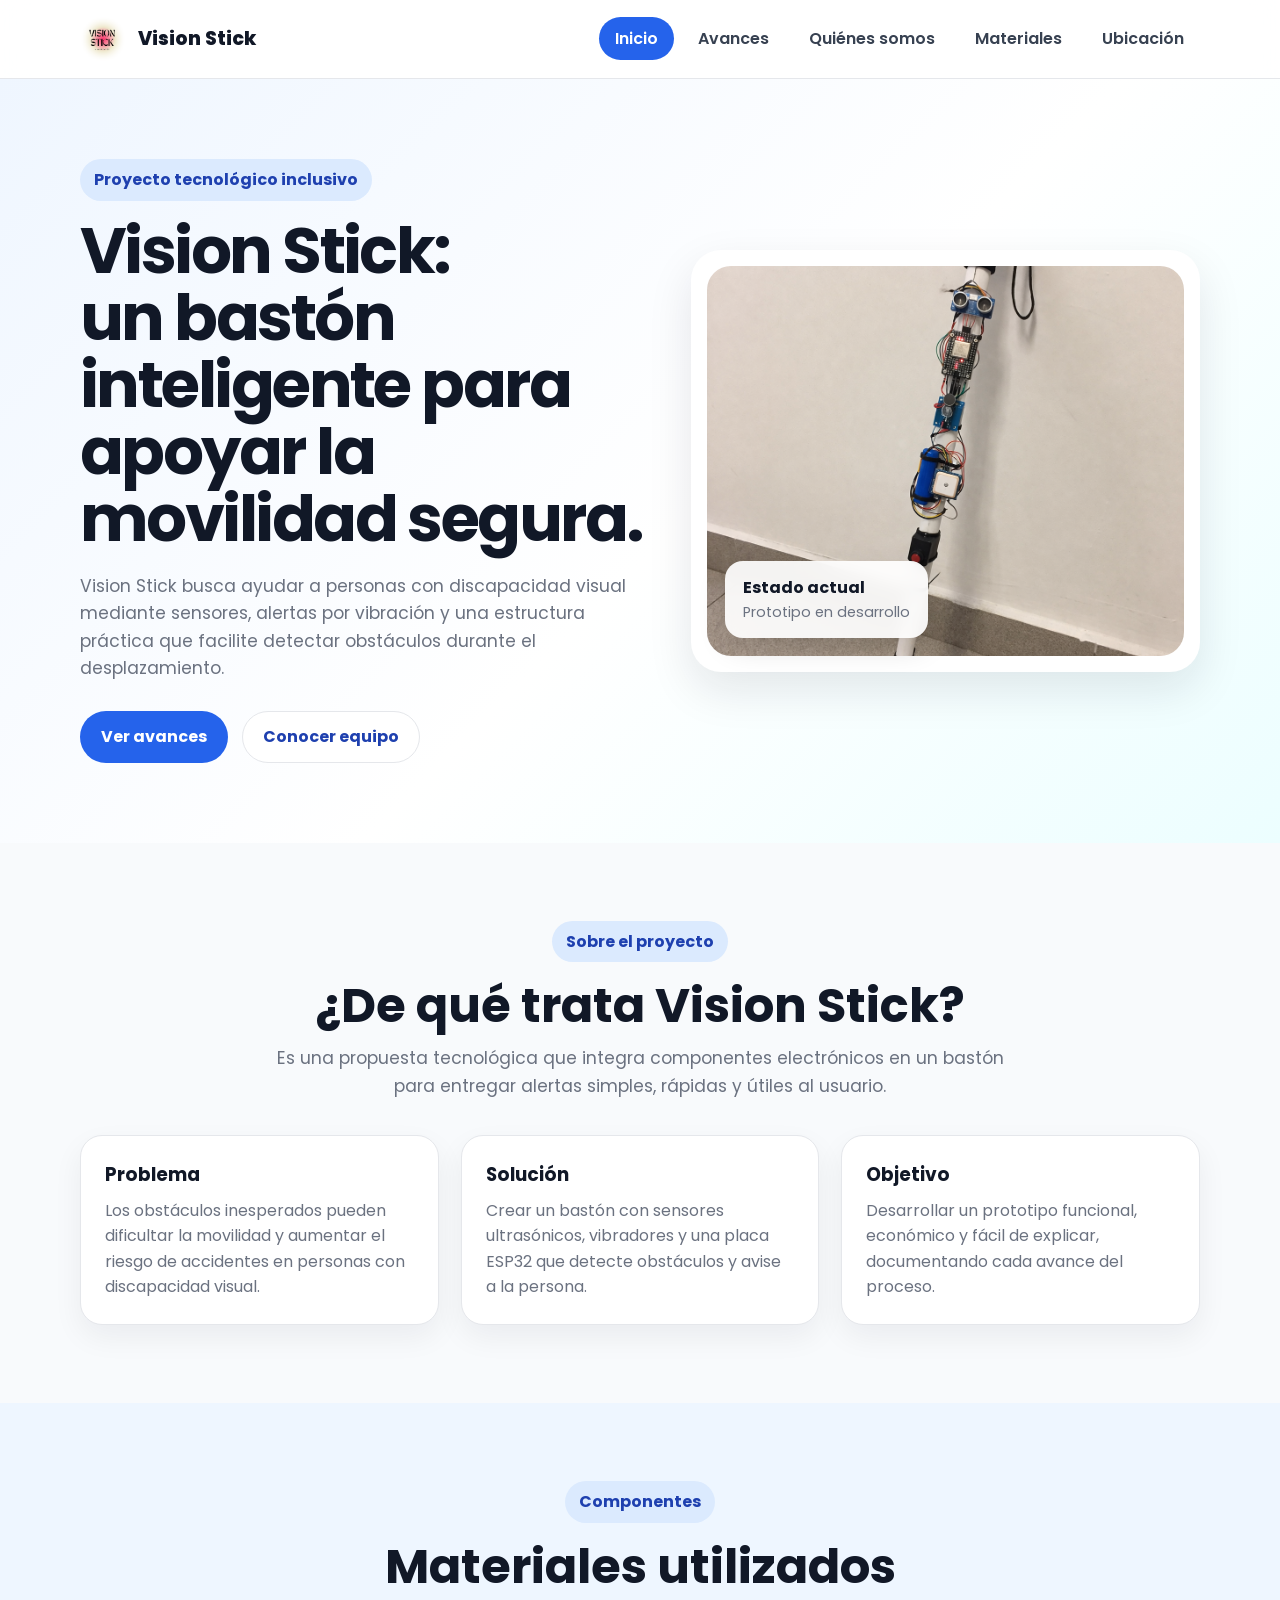
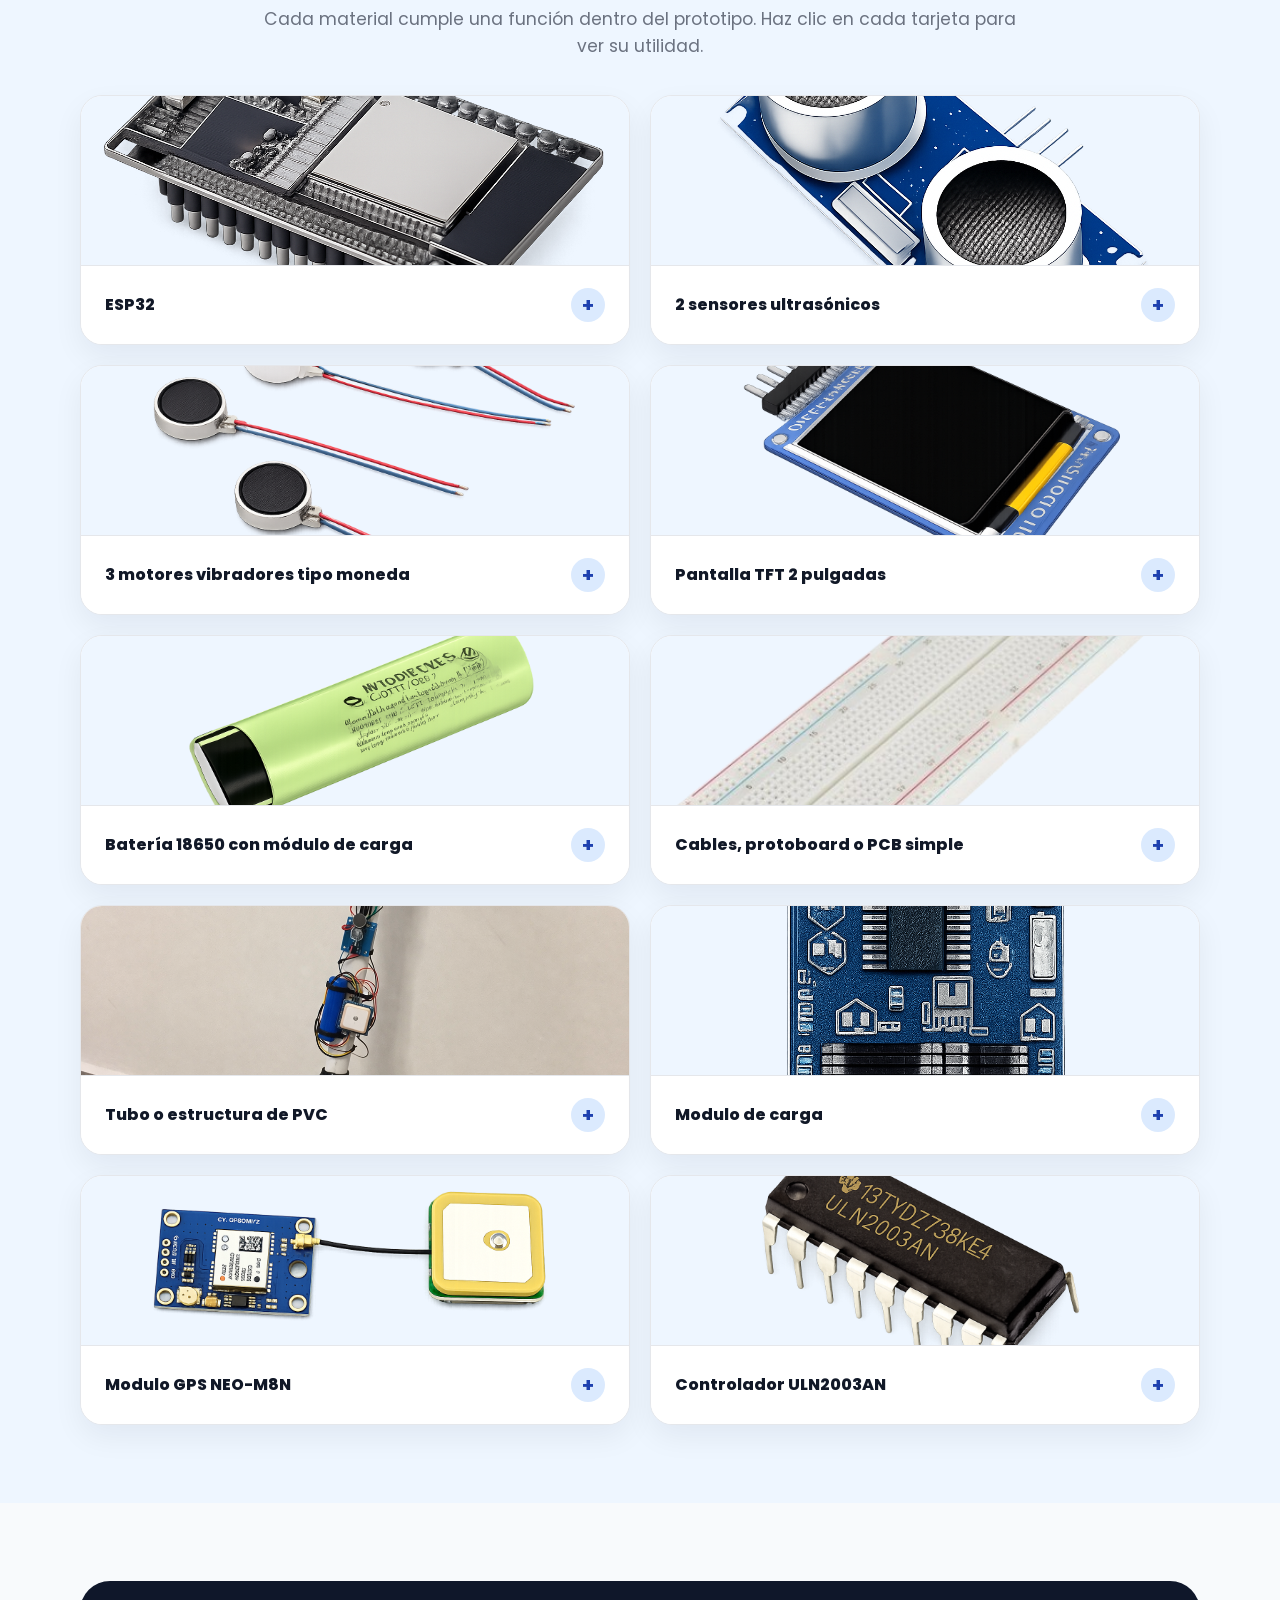
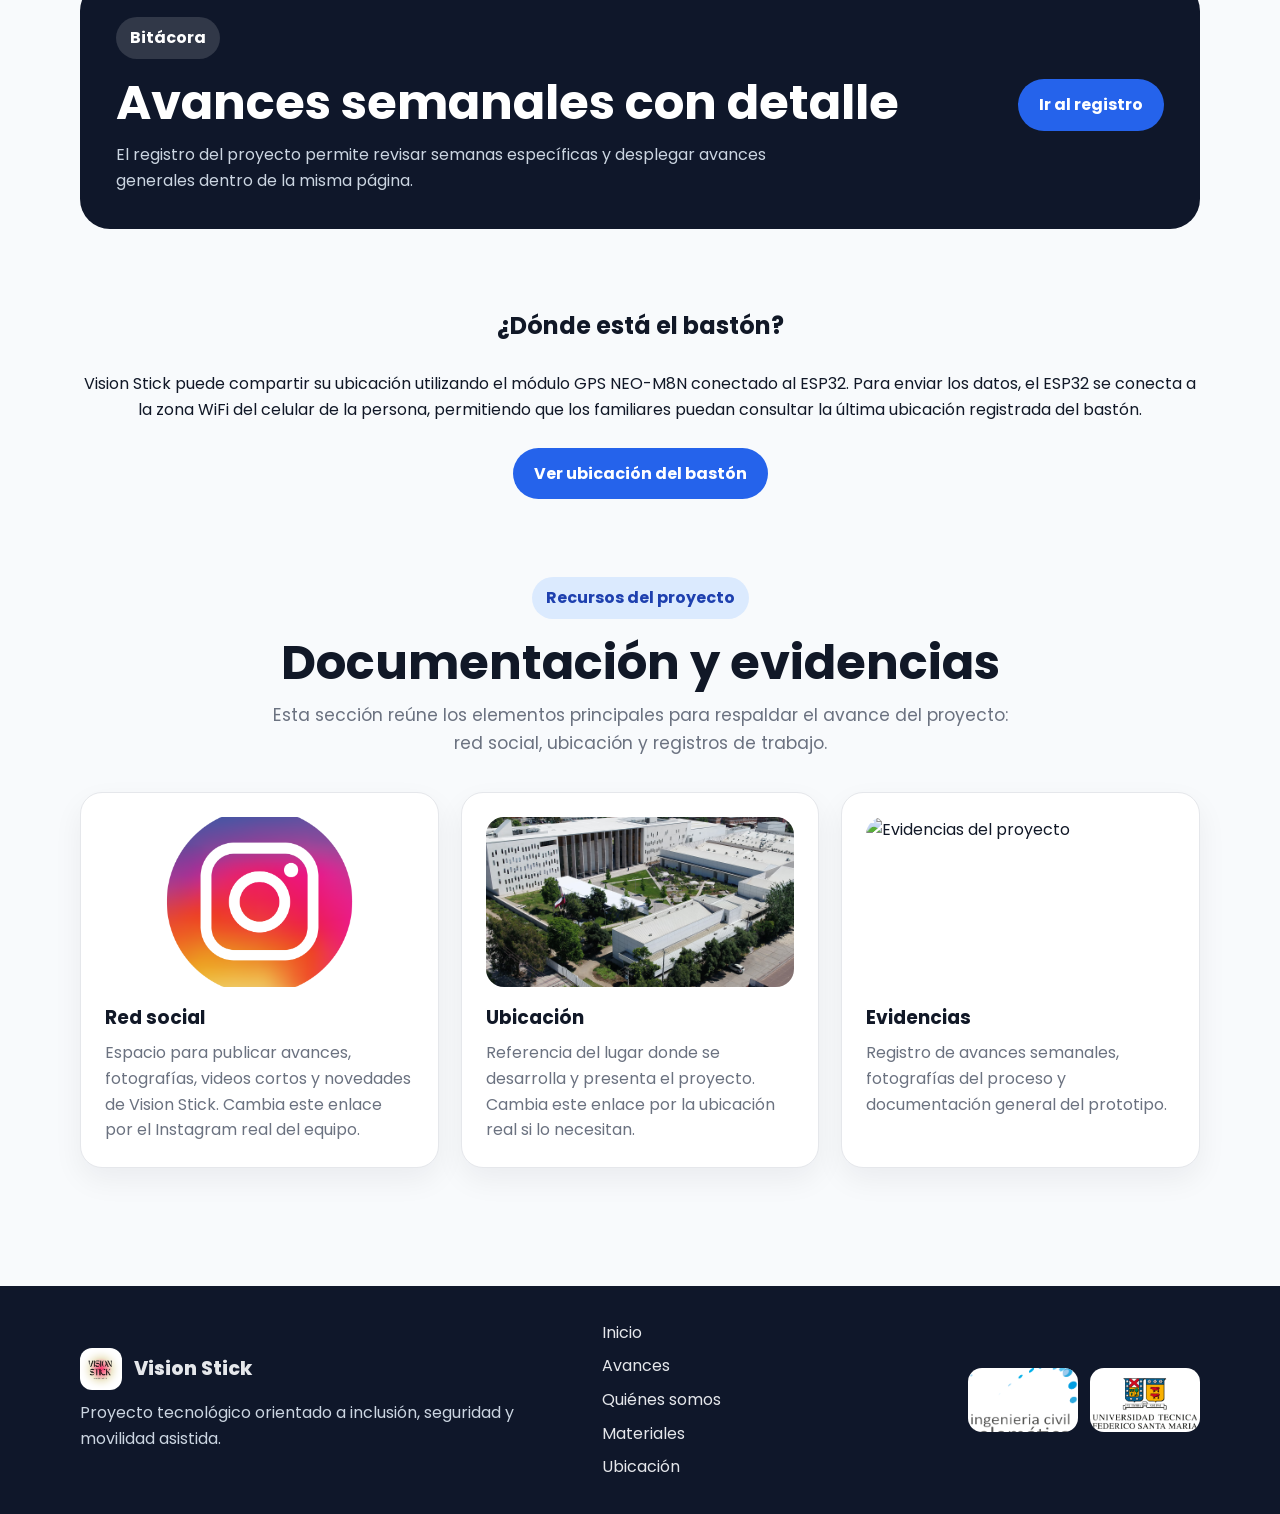
==== commit cbc9bbbc: "Update index.html" ====
--- a/index.html
+++ b/index.html
@@ -124,7 +124,7 @@
         <center><h1>¿Dónde está el bastón?</h1></center>
         <br>
         <center><p>
-            Vision Stick puede compartir su ubicación utilizando el módulo GPS NEO-8M
+            Vision Stick puede compartir su ubicación utilizando el módulo GPS NEO-M8N
             conectado al ESP32. Para enviar los datos, el ESP32 se conecta a la zona WiFi
             del celular de la persona, permitiendo que los familiares puedan consultar la
             última ubicación registrada del bastón.
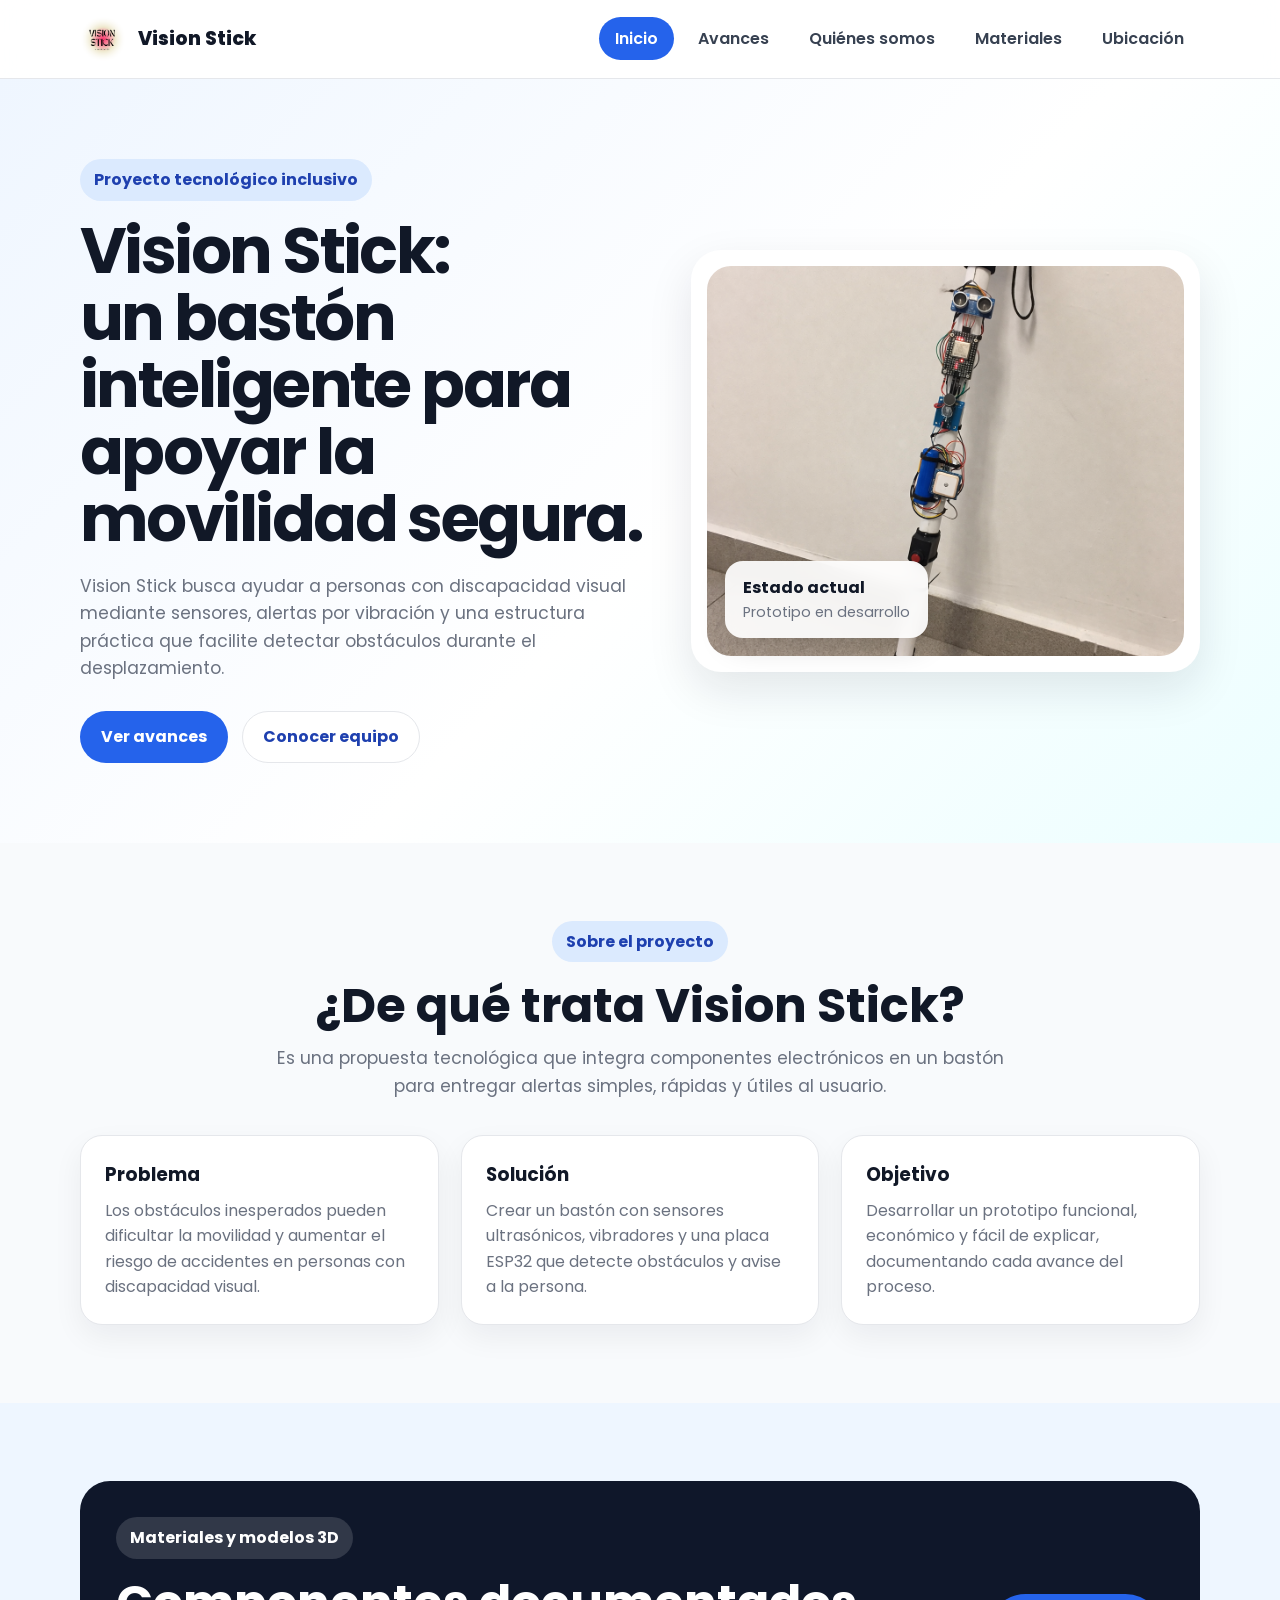
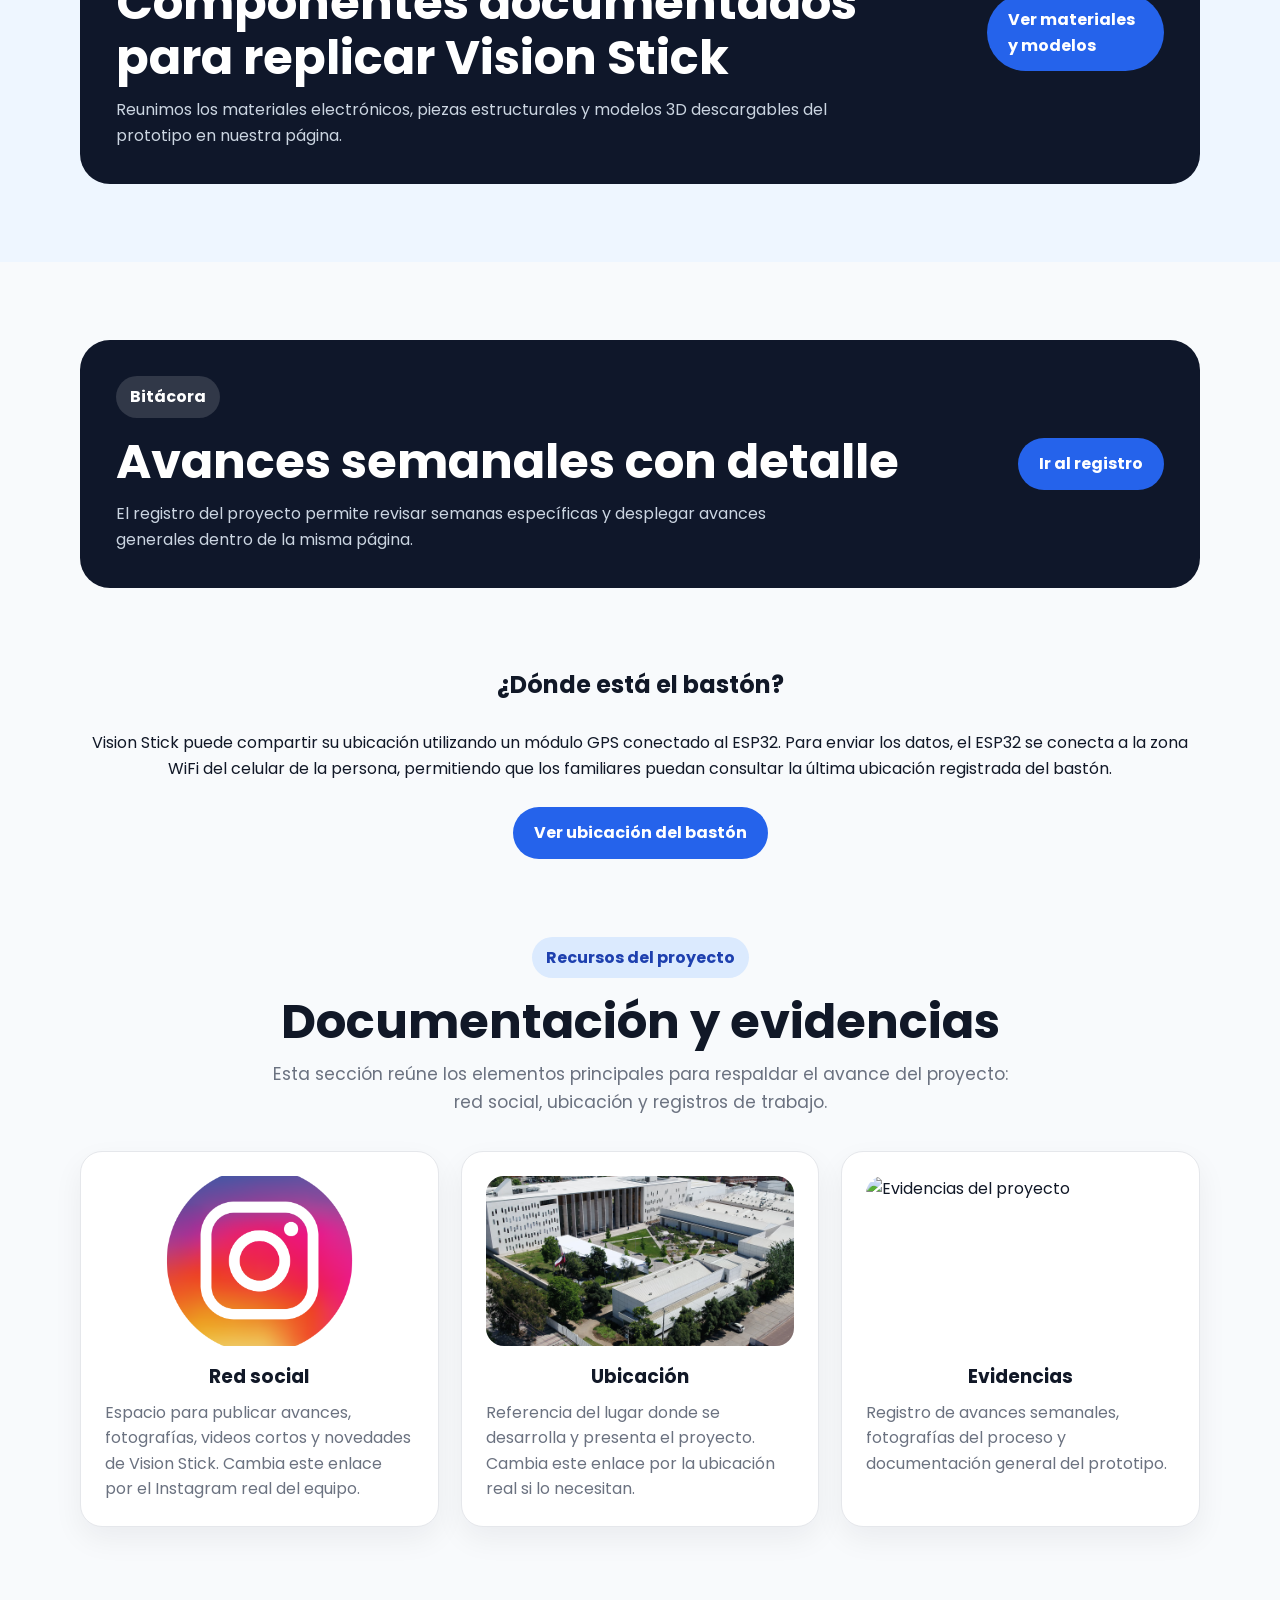
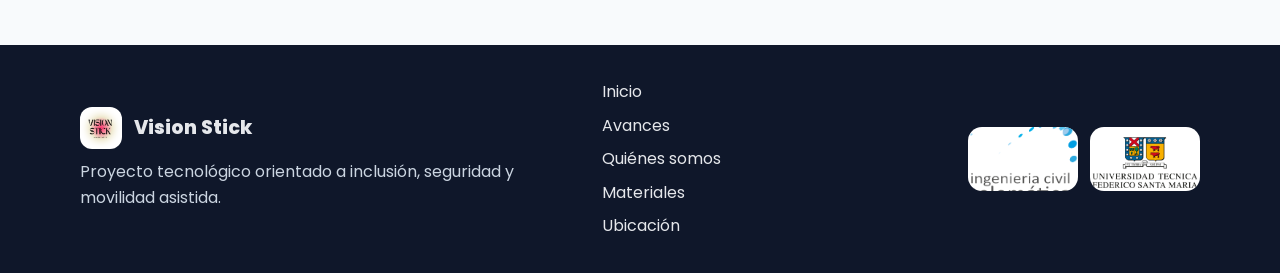
==== commit 8eacecc4: "Update index.html" ====
--- a/index.html
+++ b/index.html
@@ -17,7 +17,7 @@
         <li><a href="index.html" class="active">Inicio</a></li>
         <li><a href="avances.html">Avances</a></li>
         <li><a href="equipo.html">Quiénes somos</a></li>
-        <li><a href="#materiales">Materiales</a></li>
+        <li><a href="materiales.html">Materiales</a></li>
         <li><a href="ubicacion.html">Ubicación</a></li>
       </ul>
     </nav>
@@ -52,65 +52,15 @@
         <article class="info-card"><h3>Objetivo</h3><p>Desarrollar un prototipo funcional, económico y fácil de explicar, documentando cada avance del proceso.</p></article>
       </div>
     </section>
-    <section class="section soft-bg" id="materiales">
-      <div class="container">
-        <div class="section-heading">
-          <span class="tag">Componentes</span>
-          <h2>Materiales utilizados</h2>
-          <center><p>Cada material cumple una función dentro del prototipo. Haz clic en cada tarjeta para ver su utilidad.</p></center>
+
+    <section class="section soft-bg mat-index-cta">
+      <div class="container split-card mat-cta-card">
+        <div>
+          <span class="tag dark-tag">Materiales y modelos 3D</span>
+          <h2>Componentes documentados para replicar Vision Stick</h2>
+          <p>Reunimos los materiales electrónicos, piezas estructurales y modelos 3D descargables del prototipo en nuestra página.</p>
         </div>
-        <div class="materials-grid">
-          <article class="material-card expandable-card" data-open="false">
-            <img class="material-img" src="assets/material-esp32.png" alt="ESP32" />
-            <button class="expand-btn"><span>ESP32</span><b>+</b></button>
-            <p class="expand-content">Funciona como el cerebro del proyecto. Recibe la información de los sensores, procesa las distancias y activa las alertas del bastón.</p>
-          </article>
-          <article class="material-card expandable-card" data-open="false">
-            <img class="material-img" src="assets/material-sensores-ultrasonicos.png" alt="Sensores ultrasónicos" />
-            <button class="expand-btn"><span>2 sensores ultrasónicos</span><b>+</b></button>
-            <p class="expand-content">Detectan obstáculos cercanos midiendo distancia. Permiten reconocer elementos al frente o en zonas específicas del bastón.</p>
-          </article>
-          <article class="material-card expandable-card" data-open="false">
-            <img class="material-img" src="assets/material-motores-vibradores.png" alt="Motores vibradores tipo moneda" />
-            <button class="expand-btn"><span>3 motores vibradores tipo moneda</span><b>+</b></button>
-            <p class="expand-content">Entregan alertas físicas mediante vibración. Pueden indicar cercanía, dirección o intensidad del obstáculo detectado.</p>
-          </article>
-          <article class="material-card expandable-card" data-open="false">
-            <img class="material-img" src="assets/material-pantalla-tft.png" alt="Pantalla TFT 2 pulgadas" />
-            <button class="expand-btn"><span>Pantalla TFT 2 pulgadas</span><b>+</b></button>
-            <p class="expand-content">Sirve para monitorear el prototipo durante pruebas, mostrando datos como distancia, estado de sensores o funcionamiento general.</p>
-          </article>
-          <article class="material-card expandable-card" data-open="false">
-            <img class="material-img" src="assets/material-bateria-18650.png" alt="Batería 18650 con módulo de carga" />
-            <button class="expand-btn"><span>Batería 18650 con módulo de carga</span><b>+</b></button>
-            <p class="expand-content">Alimenta el sistema electrónico y permite recargar el prototipo sin depender siempre de una conexión directa al computador.</p>
-          </article>
-          <article class="material-card expandable-card" data-open="false">
-            <img class="material-img" src="assets/material-cables-protoboard.png" alt="Cables, protoboard o PCB simple" />
-            <button class="expand-btn"><span>Cables, protoboard o PCB simple</span><b>+</b></button>
-            <p class="expand-content">Permiten realizar las conexiones entre componentes. La protoboard ayuda en pruebas y la PCB puede usarse para una versión más ordenada.</p>
-          </article>
-          <article class="material-card expandable-card" data-open="false">
-            <img class="material-img" src="assets/material-pvc.jpg" alt="Tubo o estructura de PVC" />
-            <button class="expand-btn"><span>Tubo o estructura de PVC</span><b>+</b></button>
-            <p class="expand-content">Forma la base física del bastón. Debe ser liviano, resistente y cómodo para integrar sensores, batería y cables.</p>
-          </article>
-          <article class="material-card expandable-card" data-open="false">
-            <img class="material-img" src="assets/modulo-de-carga.png" alt="Modulo de carga" />
-            <button class="expand-btn"><span>Modulo de carga</span><b>+</b></button>
-            <p class="expand-content">Suministrara la energia de la bateria, controlando el proceso de carga de manera segura.</p>
-          </article>
-          <article class="material-card expandable-card" data-open="false">
-            <img class="material-img" src="assets/NEO-M8N.png" alt="Modulo GPS NEO-M8N" />
-            <button class="expand-btn"><span>Modulo GPS NEO-M8N</span><b>+</b></button>
-            <p class="expand-content">Permite obtener la ubicación geográfica del bastón en tiempo real mediante señales satelitales. Su información es enviada a la página web para facilitar el seguimiento y monitoreo de la ubicación del bastón.</p>
-          </article>
-          <article class="material-card expandable-card" data-open="false">
-            <img class="material-img" src="assets/uln2003an.png" alt="Controlador ULN2003AN" />
-            <button class="expand-btn"><span>Controlador ULN2003AN</span><b>+</b></button>
-            <p class="expand-content">Actúa como una interfaz de potencia entre el ESP32 y los motores vibradores. Permite controlar las vibraciones del bastón de forma segura, entregando la corriente necesaria sin sobrecargar el microcontrolador.</p>
-          </article>
-        </div>
+        <a class="btn primary" href="materiales.html">Ver materiales y modelos</a>
       </div>
     </section>
     <section class="section container">
@@ -124,7 +74,7 @@
         <center><h1>¿Dónde está el bastón?</h1></center>
         <br>
         <center><p>
-            Vision Stick puede compartir su ubicación utilizando el módulo GPS NEO-M8N
+            Vision Stick puede compartir su ubicación utilizando un módulo GPS
             conectado al ESP32. Para enviar los datos, el ESP32 se conecta a la zona WiFi
             del celular de la persona, permitiendo que los familiares puedan consultar la
             última ubicación registrada del bastón.
@@ -138,16 +88,16 @@
     <section class="section container" id="recursos">
       <div class="section-heading"><span class="tag">Recursos del proyecto</span><h2>Documentación y evidencias</h2> <center><p>Esta sección reúne los elementos principales para respaldar el avance del proyecto: red social, ubicación y registros de trabajo.</p></center></div>
       <div class="contact-grid">
-        <a class="contact-card" href="https://www.instagram.com/vision_stick/" target="_blank" rel="noopener"><img src="assets/ins.jpg" alt="Red social del proyecto" /><h3>Red social</h3><p>Espacio para publicar avances, fotografías, videos cortos y novedades de Vision Stick. Cambia este enlace por el Instagram real del equipo.</p></a>
-        <a class="contact-card" href="https://maps.app.goo.gl/pBnp6UoDGaB5fFNg6" target="_blank" rel="noopener"><img src="assets/map.jpg" alt="Ubicación del equipo" /><h3>Ubicación</h3><p>Referencia del lugar donde se desarrolla y presenta el proyecto. Cambia este enlace por la ubicación real si lo necesitan.</p></a>
-        <a class="contact-card" href="avances.html"><img src="assets/evi.jpg" alt="Evidencias del proyecto" /><h3>Evidencias</h3><p>Registro de avances semanales, fotografías del proceso y documentación general del prototipo.</p></a>
+        <a class="contact-card" href="https://www.instagram.com/vision_stick/" target="_blank" rel="noopener"><img src="assets/ins.jpg" alt="Red social del proyecto" /><center><h3>Red social</h3></center><p>Espacio para publicar avances, fotografías, videos cortos y novedades de Vision Stick. Cambia este enlace por el Instagram real del equipo.</p></a>
+        <a class="contact-card" href="https://maps.app.goo.gl/pBnp6UoDGaB5fFNg6" target="_blank" rel="noopener"><img src="assets/map.jpg" alt="Ubicación del equipo" /><center><h3>Ubicación</h3></center><p>Referencia del lugar donde se desarrolla y presenta el proyecto. Cambia este enlace por la ubicación real si lo necesitan.</p></a>
+        <a class="contact-card" href="avances.html"><img src="assets/evi.jpg" alt="Evidencias del proyecto" /><center><h3>Evidencias</h3></center><p>Registro de avances semanales, fotografías del proceso y documentación general del prototipo.</p></a>
       </div>
     </section>
   </main>
   <footer class="footer">
     <div class="container footer-grid">
       <div><a class="brand footer-brand" href="index.html"><img src="assets/logo.png" alt="Logo Vision Stick" /><span>Vision Stick</span></a><p>Proyecto tecnológico orientado a inclusión, seguridad y movilidad asistida.</p></div>
-      <div class="footer-links"><a href="index.html">Inicio</a><a href="avances.html">Avances</a><a href="equipo.html">Quiénes somos</a><a href="#materiales">Materiales</a><a href="ubicacion.html">Ubicación</a></div>
+      <div class="footer-links"><a href="index.html">Inicio</a><a href="avances.html">Avances</a><a href="equipo.html">Quiénes somos</a><a href="materiales.html">Materiales</a><a href="ubicacion.html">Ubicación</a></div>
       <div class="footer-logos"><img src="assets/tele.jpg" alt="Telemática" /><img src="assets/usm.jpg" alt="USM" /></div>
     </div>
   </footer>
--- a/styles.css
+++ b/styles.css
@@ -295,3 +295,44 @@
     padding:15px;
   }
 }
+
+
+.loc-map-panel{
+  position: relative;
+  padding: 30px;
+}
+.loc-map-leaflet{
+  width: 100%;
+  height: 430px;
+  border-radius: 18px;
+  overflow: hidden;
+  z-index: 1;
+  background: #eef4fb;
+}
+.map-controls{
+  display: flex;
+  gap: 12px;
+  flex-wrap: wrap;
+  margin-bottom: 16px;
+}
+.map-controls button{
+  border: none;
+  border-radius: 999px;
+  padding: 11px 18px;
+  font-weight: 700;
+  cursor: pointer;
+  background: #2563eb;
+  color: white;
+  transition: 0.2s ease;
+}
+.map-controls button:hover{
+  background: #1e40af;
+  transform: translateY(-2px);
+}
+#volverBaston{
+  background: #e8f0ff;
+  color: #2563eb;
+}
+.loc-map-placeholder.loc-hidden{
+  display: none;
+}
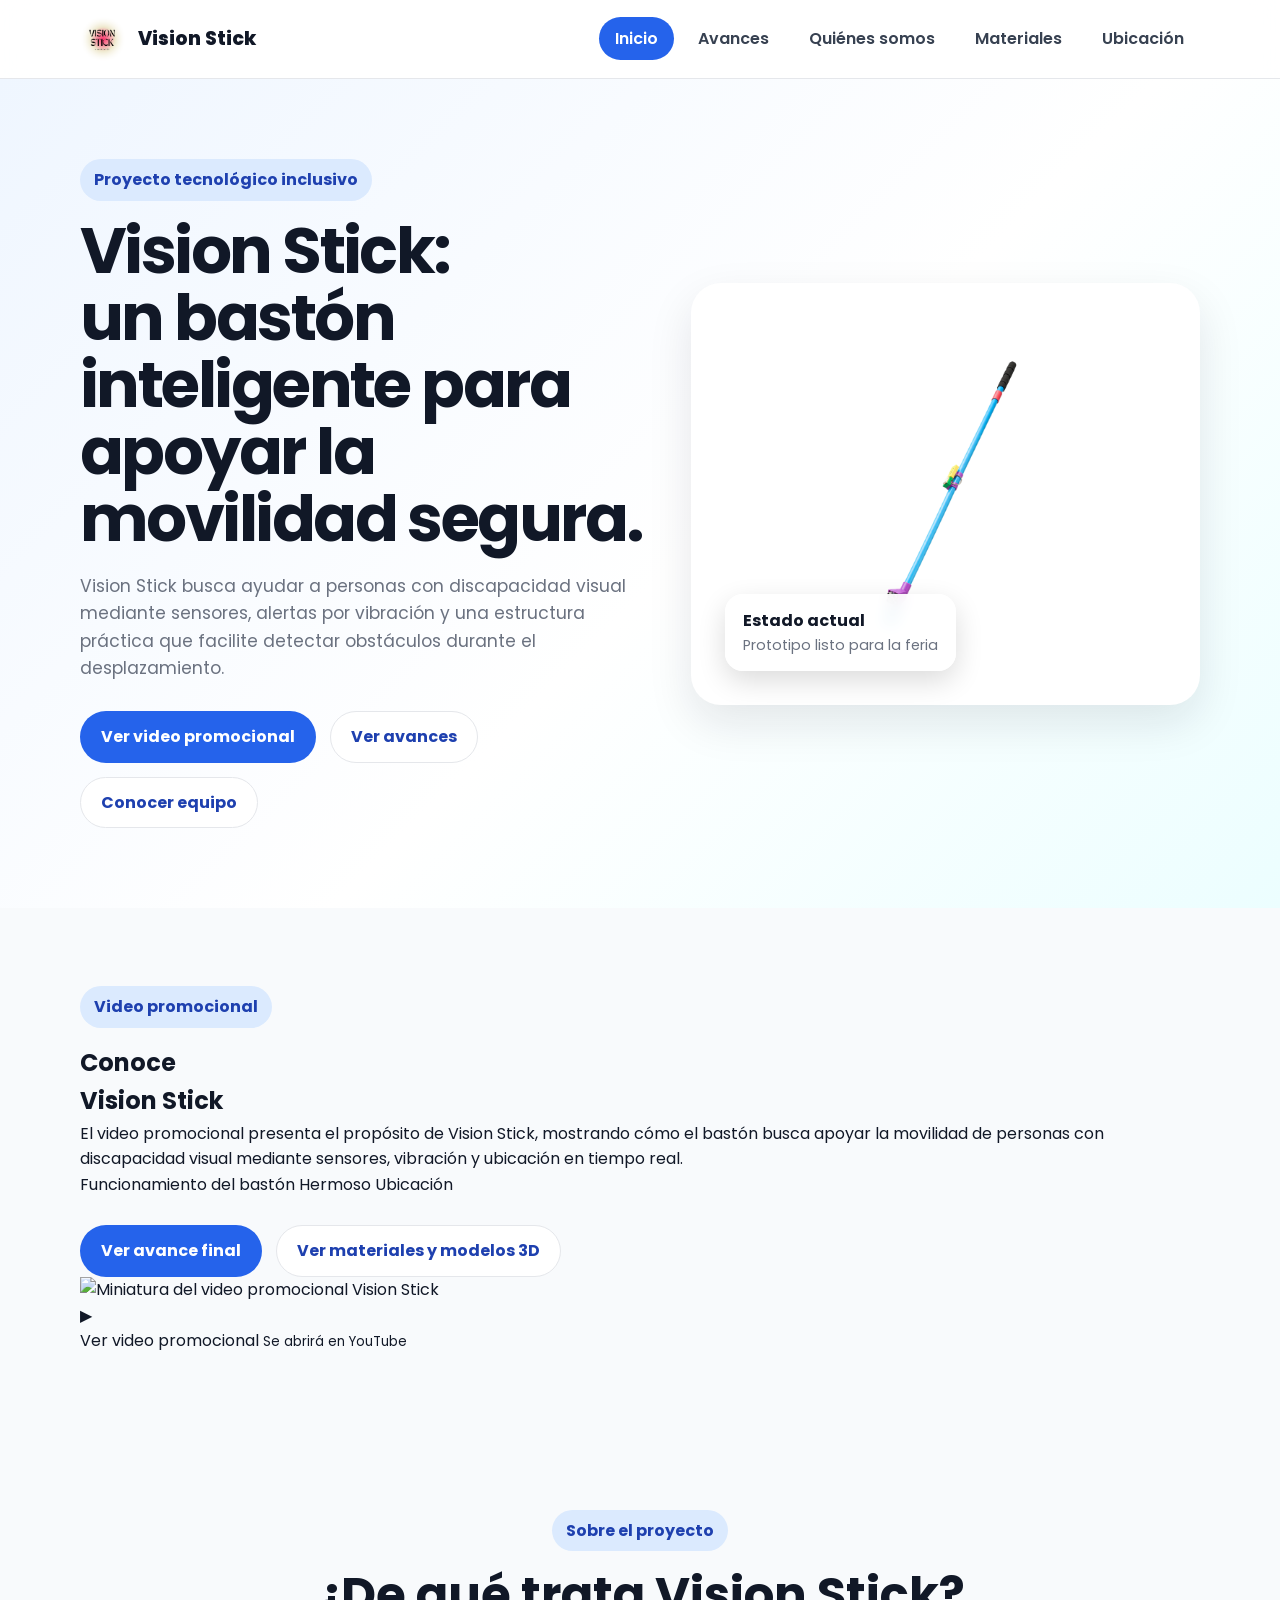
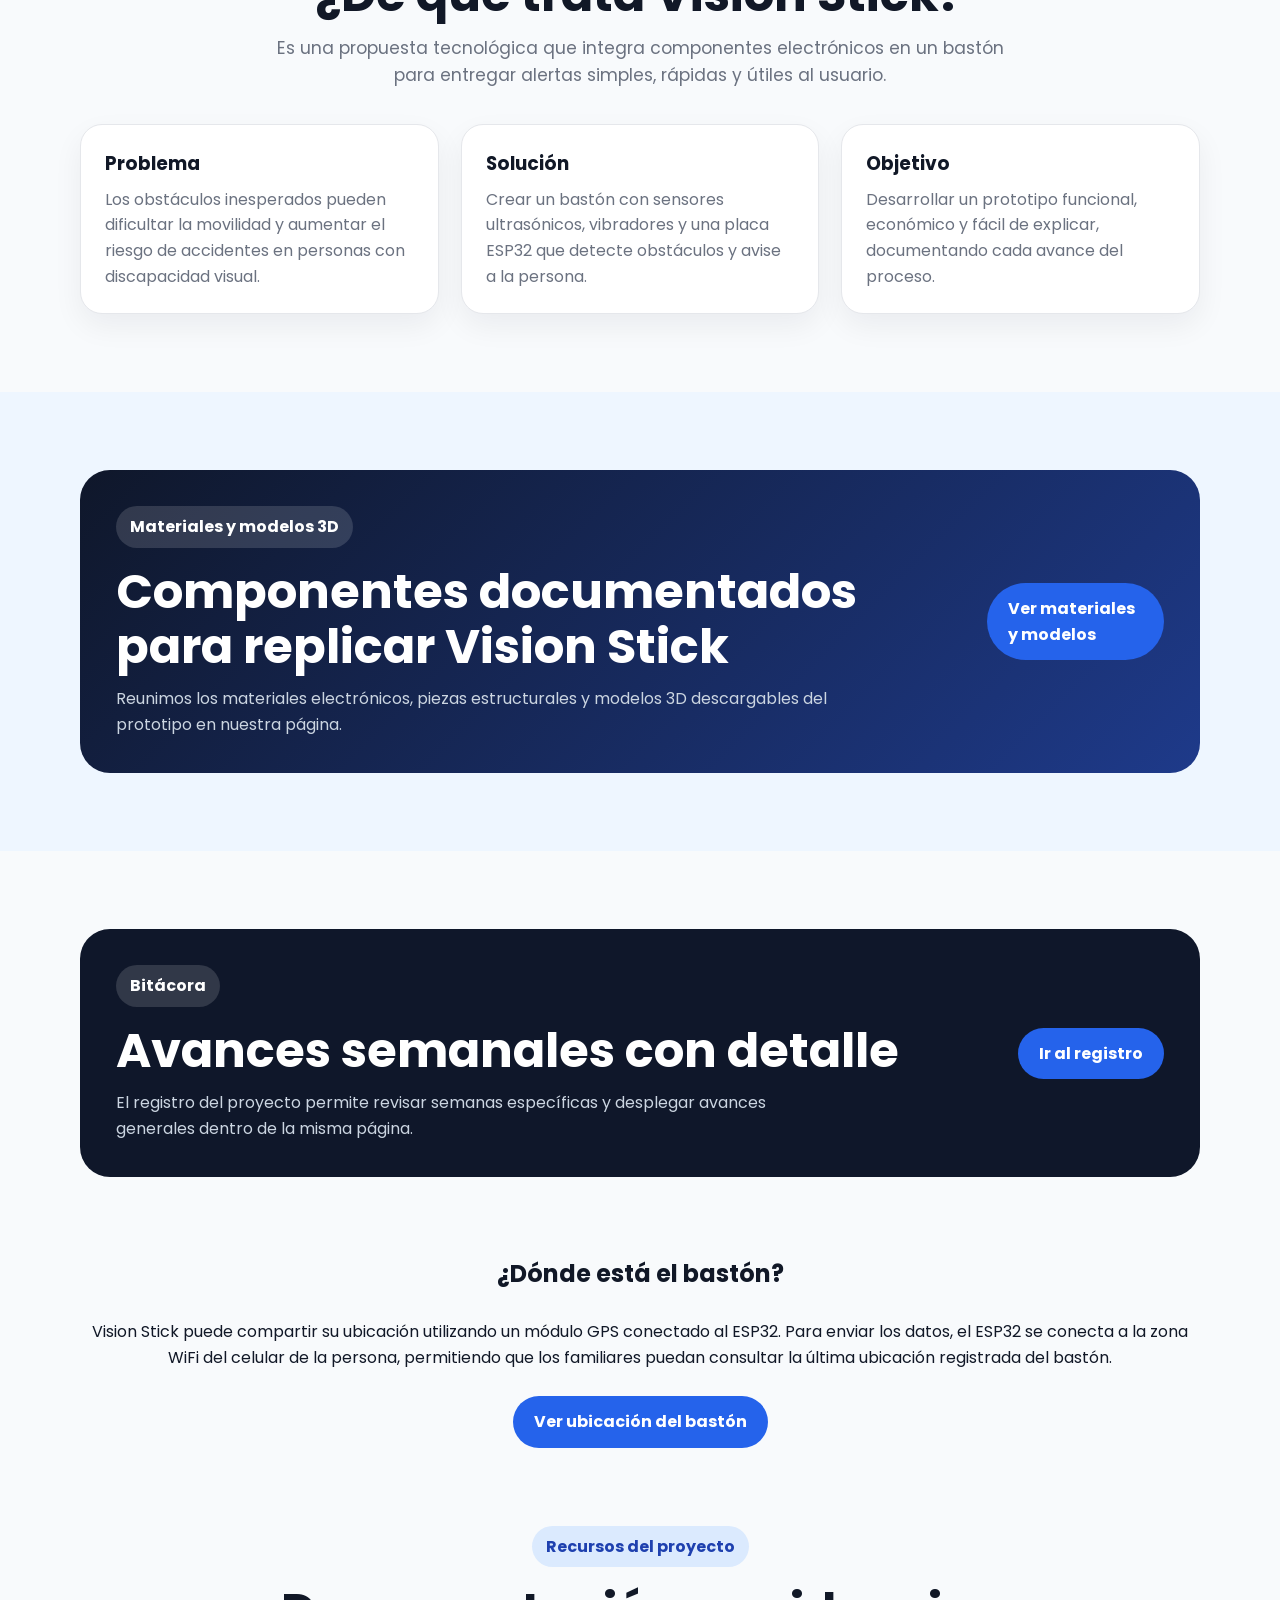
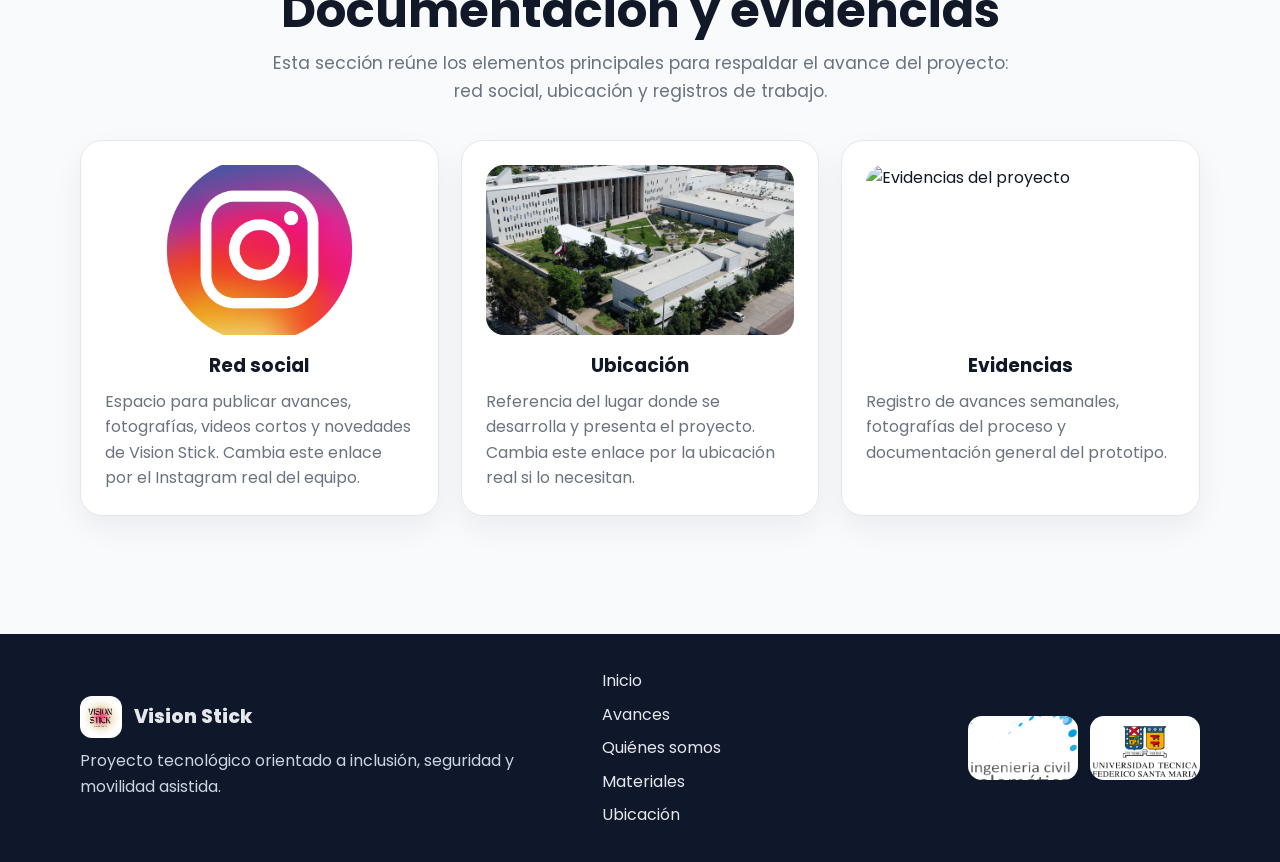
==== commit 82452a2b: "Update index.html" ====
--- a/index.html
+++ b/index.html
@@ -30,13 +30,42 @@
           <h1>Vision Stick: <br> un bastón inteligente para apoyar la movilidad segura.</h1>
           <p>Vision Stick busca ayudar a personas con discapacidad visual mediante sensores, alertas por vibración y una estructura práctica que facilite detectar obstáculos durante el desplazamiento.</p>
           <div class="hero-actions">
-            <a class="btn primary" href="avances.html">Ver avances</a>
+            <a class="btn primary" href="#video-promocional">Ver video promocional</a>
+            <a class="btn secondary" href="avances.html">Ver avances</a>
             <a class="btn secondary" href="equipo.html">Conocer equipo</a>
           </div>
         </div>
         <div class="hero-card">
-          <img src="assets/prototipo.jpg" alt="Prototipo del bastón inteligente Vision Stick" />
-          <div class="status-card"><strong>Estado actual</strong><span>Prototipo en desarrollo</span></div>
+          <img src="assets/baston.png" alt="Prototipo del bastón inteligente Vision Stick" />
+          <div class="status-card"><strong>Estado actual</strong><span>Prototipo listo para la feria</span></div>
+        </div>
+      </div>
+    </section>
+    <section class="section promo-video-section" id="video-promocional">
+      <div class="container promo-video-card">
+        <div class="promo-video-text">
+          <span class="tag">Video promocional</span>
+          <h2>Conoce <br> Vision Stick</h2>
+          <p>El video promocional presenta el propósito de Vision Stick, mostrando cómo el bastón busca apoyar la movilidad de personas con discapacidad visual mediante sensores, vibración y ubicación en tiempo real.</p>
+          <div class="promo-video-points" aria-label="Contenido del video promocional">
+            <span>Funcionamiento del bastón</span>
+            <span>Hermoso</span>
+            <span>Ubicación</span>
+          </div>
+          <div class="hero-actions">
+            <a class="btn primary" href="avances.html#semana-10">Ver avance final</a>
+            <a class="btn secondary" href="materiales.html">Ver materiales y modelos 3D</a>
+          </div>
+        </div>
+        <div class="promo-video-wrapper">
+          <a class="promo-video-link" href="https://www.youtube.com/watch?v=I9PXTcX_KYE" target="_blank" rel="noopener" aria-label="Ver video promocional de Vision Stick en YouTube">
+            <img src="assets/vision.png" alt="Miniatura del video promocional Vision Stick">
+            <div class="promo-video-overlay">
+              <div class="play-button">▶</div>
+              <span>Ver video promocional</span>
+              <small>Se abrirá en YouTube</small>
+            </div>
+          </a>
         </div>
       </div>
     </section>
@@ -52,7 +81,6 @@
         <article class="info-card"><h3>Objetivo</h3><p>Desarrollar un prototipo funcional, económico y fácil de explicar, documentando cada avance del proceso.</p></article>
       </div>
     </section>
-
     <section class="section soft-bg mat-index-cta">
       <div class="container split-card mat-cta-card">
         <div>
--- a/styles.css
+++ b/styles.css
@@ -301,6 +301,7 @@
   position: relative;
   padding: 30px;
 }
+
 .loc-map-leaflet{
   width: 100%;
   height: 430px;
@@ -309,12 +310,14 @@
   z-index: 1;
   background: #eef4fb;
 }
+
 .map-controls{
   display: flex;
   gap: 12px;
   flex-wrap: wrap;
   margin-bottom: 16px;
 }
+
 .map-controls button{
   border: none;
   border-radius: 999px;
@@ -325,14 +328,389 @@
   color: white;
   transition: 0.2s ease;
 }
+
 .map-controls button:hover{
   background: #1e40af;
   transform: translateY(-2px);
 }
+
 #volverBaston{
   background: #e8f0ff;
   color: #2563eb;
 }
+
 .loc-map-placeholder.loc-hidden{
   display: none;
 }
+
+/* =========================
+   Página materiales + modelos 3D
+   Clases mat- y model- para evitar choques
+========================= */
+.mat-hero{
+  padding:72px 0 42px;
+  background:radial-gradient(circle at top left, rgba(37,99,235,.18), transparent 34%),linear-gradient(135deg,#eef7ff,#ffffff);
+}
+.mat-hero-grid{
+  display:grid;
+  grid-template-columns:1.15fr .85fr;
+  gap:34px;
+  align-items:center;
+}
+.mat-hero-text h1{
+  font-size:clamp(2.1rem,4.8vw,4.1rem);
+  line-height:1.05;
+  letter-spacing:-.04em;
+  margin:12px 0 18px;
+}
+.mat-hero-text p{
+  color:var(--muted);
+  font-size:1.08rem;
+  line-height:1.8;
+  max-width:760px;
+}
+.mat-hero-card{
+  position:relative;
+  background:white;
+  border:1px solid var(--line);
+  border-radius:30px;
+  padding:16px;
+  box-shadow:var(--shadow);
+}
+.mat-hero-card img{
+  width:100%;
+  height:360px;
+  object-fit:cover;
+  border-radius:22px;
+}
+.mat-open-card{
+  position:absolute;
+  left:32px;
+  right:32px;
+  bottom:32px;
+  display:grid;
+  gap:4px;
+  background:rgba(15,23,42,.88);
+  color:white;
+  padding:16px 18px;
+  border-radius:18px;
+  backdrop-filter:blur(10px);
+}
+.mat-open-card span{color:#cbd5e1}.mat-summary{padding-top:28px;padding-bottom:28px}.mat-summary-grid{display:grid;grid-template-columns:repeat(3,1fr);gap:18px}.mat-summary-grid article{background:white;border:1px solid var(--line);border-radius:22px;padding:22px;text-align:center;box-shadow:0 12px 30px rgba(15,23,42,.06)}.mat-summary-grid strong{display:block;font-size:2rem;color:var(--primary);line-height:1}.mat-summary-grid span{display:block;margin-top:8px;color:var(--muted);font-weight:700}.mat-grid{display:grid;grid-template-columns:repeat(3,1fr);gap:20px}.mat-card{background:white;border:1px solid var(--line);border-radius:var(--radius);box-shadow:0 12px 30px rgba(15,23,42,.06);overflow:hidden}.mat-card img{width:100%;height:185px;object-fit:cover;background:#eef6ff;border-bottom:1px solid var(--line)}.mat-card h4{margin:0 0 8px;color:var(--text)}.mat-card .expand-content p{margin:0;color:var(--muted);line-height:1.65}.mat-index-cta .mat-cta-card{background:linear-gradient(135deg,#0f172a,#1e3a8a)}.model-grid{display:grid;grid-template-columns:repeat(2,1fr);gap:24px}.model-card{background:white;border:1px solid var(--line);border-radius:28px;box-shadow:0 12px 30px rgba(15,23,42,.06);overflow:hidden}.model-viewer{position:relative;width:100%;height:330px;background:#f3f7fb;border-bottom:1px solid var(--line)}.model-viewer canvas{display:block;width:100%!important;height:100%!important}.model-loading,.model-error{position:absolute;inset:0;display:grid;place-items:center;text-align:center;color:var(--muted);padding:22px;font-weight:700}.model-info{padding:22px}.model-ext{display:inline-block;background:#dbeafe;color:var(--primary-dark);font-weight:800;border-radius:999px;padding:7px 12px;font-size:.85rem;margin-bottom:12px}.model-info h3{margin:0 0 10px;font-size:1.25rem}.model-info p{color:var(--muted);line-height:1.65;margin:0}.model-actions{display:flex;gap:12px;flex-wrap:wrap;margin-top:18px}.small-btn{padding:10px 15px;font-size:.92rem}.model-reset{border:0;font-family:inherit;cursor:pointer}.footer-links a[href="materiales.html"]:hover{color:#93c5fd}
+@media (max-width:980px){.mat-hero-grid,.model-grid{grid-template-columns:1fr}.mat-grid{grid-template-columns:repeat(2,1fr)}}
+@media (max-width:680px){.mat-summary-grid,.mat-grid{grid-template-columns:1fr}.mat-hero-card img{height:260px}.model-viewer{height:280px}.model-actions{display:grid}.small-btn{text-align:center}}
+
+/* =====================================================
+   Mejora visual Materiales + Modelos 3D
+   ===================================================== */
+.mat-hero-text h1{
+  max-width: 980px;
+}
+
+.mat-open-card strong::after{
+  content: "";
+}
+
+.mat-grid{
+  grid-template-columns: repeat(2, minmax(0, 1fr));
+  gap: 28px;
+  align-items: stretch;
+}
+
+.mat-card{
+  border-radius: 30px;
+  overflow: hidden;
+  box-shadow: 0 18px 42px rgba(15, 23, 42, .08);
+  transition: transform .25s ease, box-shadow .25s ease, border-color .25s ease;
+}
+
+.mat-card:hover{
+  transform: translateY(-5px);
+  box-shadow: 0 24px 55px rgba(37, 99, 235, .13);
+  border-color: #bfdbfe;
+}
+
+.mat-card img{
+  height: 260px;
+  object-fit: contain;
+  padding: 24px;
+  background: linear-gradient(135deg, #eef6ff, #f8fbff);
+}
+
+.mat-card .expand-btn{
+  padding: 24px 28px 10px;
+  align-items: flex-start;
+}
+
+.mat-card .expand-btn span{
+  font-size: 1.22rem;
+  line-height: 1.25;
+  color: #0f172a;
+}
+
+.mat-card .expand-btn b{
+  margin-top: -2px;
+  background: #2563eb;
+  color: #fff;
+  box-shadow: 0 10px 24px rgba(37, 99, 235, .22);
+}
+
+.mat-card .expand-content{
+  display: block;
+  padding: 0 28px 28px;
+}
+
+.mat-card .expand-content h4{
+  font-size: 1.05rem;
+  color: #1d4ed8;
+  margin: 4px 0 10px;
+}
+
+.mat-card .expand-content p{
+  font-size: 1.02rem;
+  line-height: 1.78;
+  color: #475569;
+}
+
+.mat-card .expand-content p strong{
+  color: #0f172a;
+}
+
+.model-grid{
+  gap: 30px;
+}
+
+.model-card{
+  border-radius: 30px;
+  box-shadow: 0 18px 42px rgba(15, 23, 42, .08);
+  transition: transform .25s ease, box-shadow .25s ease, border-color .25s ease;
+}
+
+.model-card:hover{
+  transform: translateY(-4px);
+  box-shadow: 0 24px 55px rgba(37, 99, 235, .12);
+  border-color: #bfdbfe;
+}
+
+.model-viewer{
+  height: 380px;
+  background: radial-gradient(circle at 50% 42%, #ffffff 0, #edf5ff 48%, #e6effa 100%);
+}
+
+.model-loading,
+.model-error{
+  font-size: 1rem;
+  color: #475569;
+  background: linear-gradient(135deg, rgba(255,255,255,.9), rgba(239,246,255,.92));
+}
+
+.model-loading::before{
+  content: "↻";
+  display: grid;
+  place-items: center;
+  width: 46px;
+  height: 46px;
+  border-radius: 50%;
+  margin: 0 auto 12px;
+  background: #dbeafe;
+  color: #2563eb;
+  font-size: 1.4rem;
+  animation: modelSpin 1.2s linear infinite;
+}
+
+@keyframes modelSpin{
+  to{ transform: rotate(360deg); }
+}
+
+.model-info{
+  padding: 26px 28px 30px;
+}
+
+.model-info h3{
+  font-size: 1.45rem;
+  letter-spacing: -.02em;
+}
+
+.model-info p{
+  font-size: 1.02rem;
+  line-height: 1.78;
+}
+
+.model-ext{
+  background: #e0ecff;
+  color: #1d4ed8;
+}
+
+.model-actions .btn{
+  white-space: nowrap;
+}
+
+@media (max-width: 980px){
+  .mat-grid{
+    grid-template-columns: 1fr;
+  }
+  .mat-card img{
+    height: 300px;
+  }
+}
+
+@media (max-width: 680px){
+  .mat-card img{
+    height: 235px;
+    padding: 18px;
+  }
+  .model-viewer{
+    height: 300px;
+  }
+  .mat-card .expand-btn,
+  .mat-card .expand-content,
+  .model-info{
+    padding-left: 22px;
+    padding-right: 22px;
+  }
+}
+
+
+/* ===== Ajustes finales Materiales v3 ===== */
+.mat-hero-text h1{
+  max-width: 900px;
+}
+
+.mat-grid{
+  grid-template-columns: repeat(2, minmax(0, 1fr)) !important;
+  gap: 34px !important;
+}
+
+.mat-card{
+  border-radius: 30px !important;
+  overflow: hidden;
+  box-shadow: 0 18px 45px rgba(15, 23, 42, .08) !important;
+}
+
+.mat-card img{
+  width: 100% !important;
+  height: 300px !important;
+  object-fit: contain !important;
+  padding: 28px !important;
+  background: linear-gradient(135deg, #eef6ff, #f8fbff) !important;
+  border-bottom: 1px solid #dbe7f3 !important;
+}
+
+.mat-card img[src*="material-pvc"],
+.mat-card img[src*="prototipo"]{
+  object-fit: contain !important;
+  padding: 18px !important;
+}
+
+.mat-card .expand-btn{
+  padding: 26px 30px 16px !important;
+  align-items: center !important;
+  background: #fff !important;
+}
+
+.mat-card .expand-btn span{
+  font-size: 1.35rem !important;
+  line-height: 1.25 !important;
+  letter-spacing: -.02em;
+}
+
+.mat-card .expand-btn b{
+  width: 44px !important;
+  height: 44px !important;
+  font-size: 1.4rem !important;
+  background: #dbeafe !important;
+  color: #1d4ed8 !important;
+}
+
+.mat-card.open .expand-btn b{
+  background: #2563eb !important;
+  color: #fff !important;
+}
+
+.mat-card .expand-content{
+  padding: 0 30px 30px !important;
+  border-top: 0 !important;
+}
+
+.expandable-card:not(.open) .expand-content{
+  display: none !important;
+}
+
+.expandable-card.open .expand-content{
+  display: block !important;
+}
+
+.mat-card .expand-content h4{
+  margin: 0 0 12px !important;
+  color: #1d4ed8 !important;
+  font-size: 1.12rem !important;
+  font-weight: 900 !important;
+}
+
+.mat-card .expand-content p{
+  margin: 0 !important;
+  color: #475569 !important;
+  font-size: 1.03rem !important;
+  line-height: 1.78 !important;
+}
+
+.model-viewer{
+  height: 390px !important;
+}
+
+.model-loading,
+.model-error{
+  z-index: 2;
+}
+
+@media (max-width: 980px){
+  .mat-grid{
+    grid-template-columns: 1fr !important;
+  }
+
+  .mat-card img{
+    height: 280px !important;
+  }
+}
+
+@media (max-width: 680px){
+  .mat-card img{
+    height: 230px !important;
+    padding: 18px !important;
+  }
+
+  .mat-card .expand-btn{
+    padding: 22px 22px 14px !important;
+  }
+
+  .mat-card .expand-content{
+    padding: 0 22px 24px !important;
+  }
+}
+
+
+/* Ajustes de seguridad para visor 3D */
+.model-viewer{
+  min-height: 380px;
+  position: relative;
+}
+.model-viewer canvas{
+  display:block;
+  width:100% !important;
+  height:100% !important;
+}
+.model-loading,
+.model-error{
+  position:absolute;
+  inset:0;
+  display:flex;
+  align-items:center;
+  justify-content:center;
+  text-align:center;
+  padding:24px;
+  color:#64748b;
+  font-weight:800;
+  background:#f3f8ff;
+  z-index:5;
+}
+.model-error strong{color:#0f172a;}
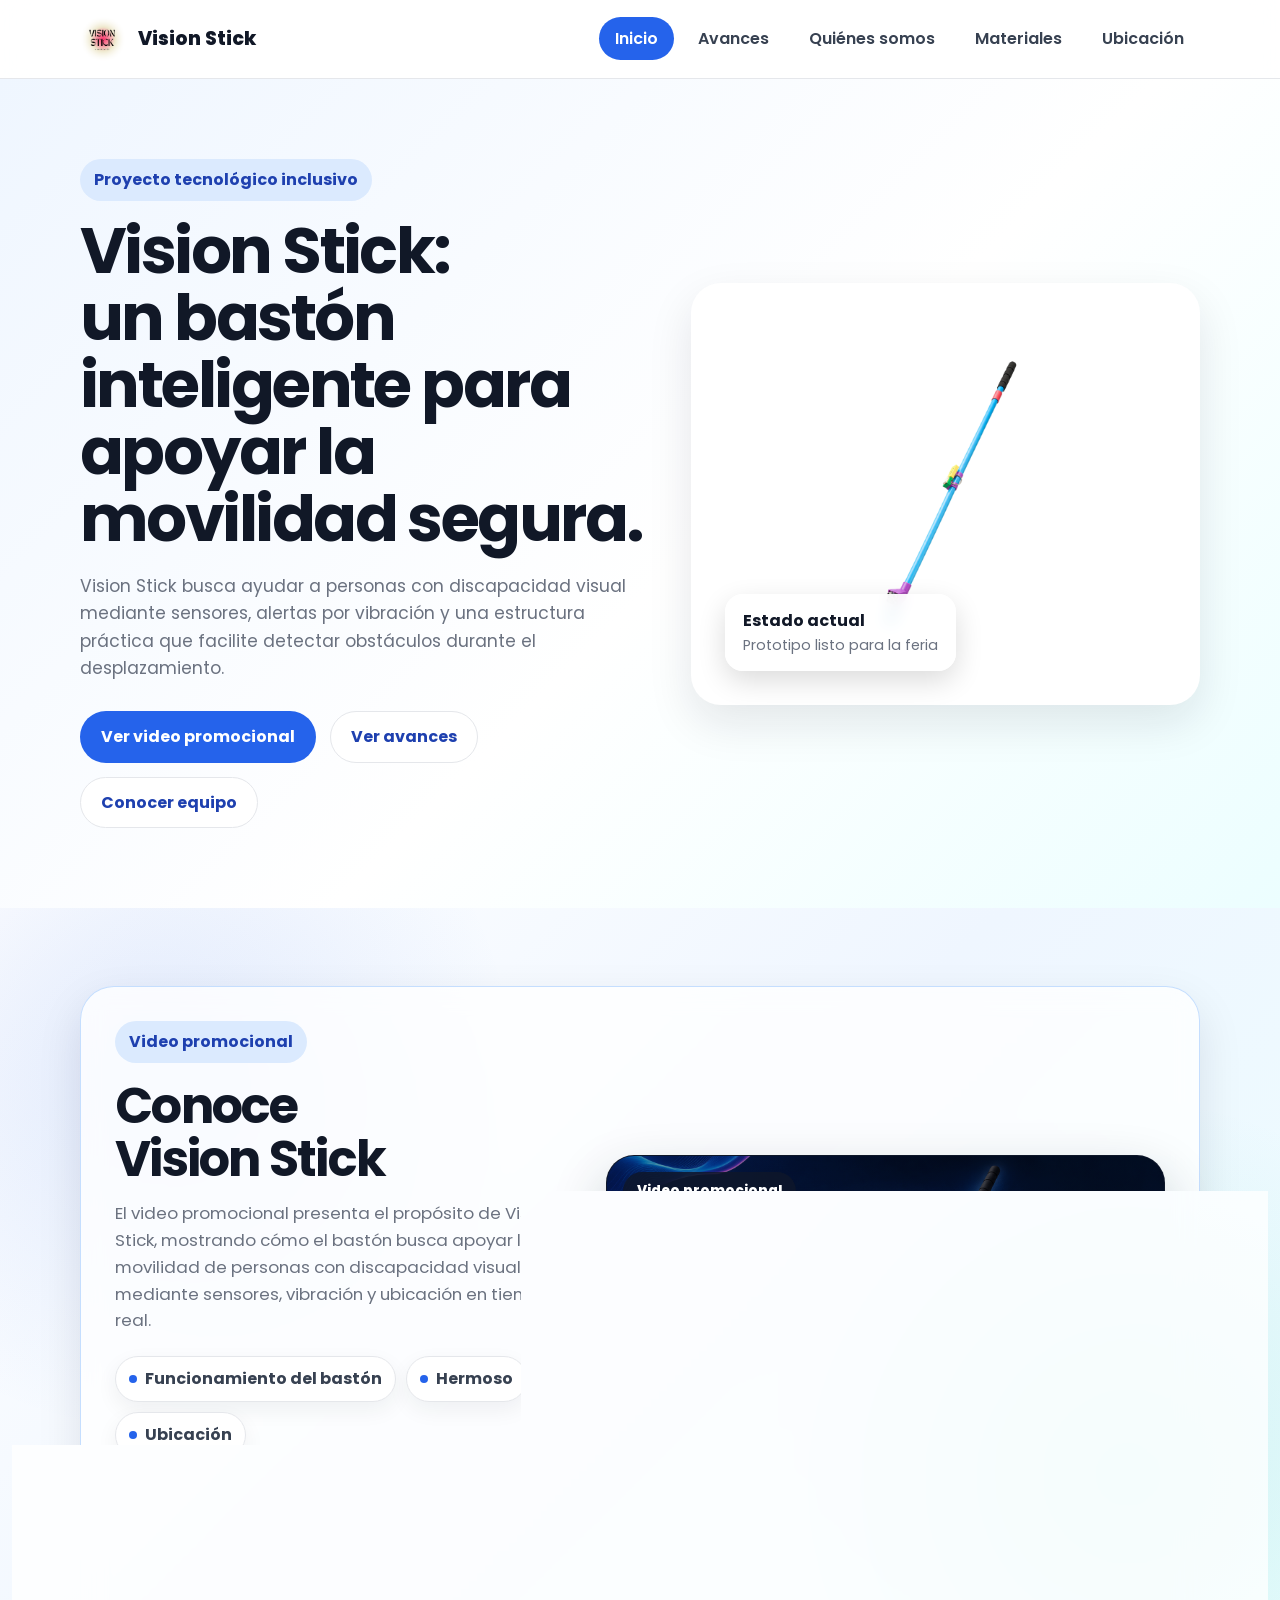
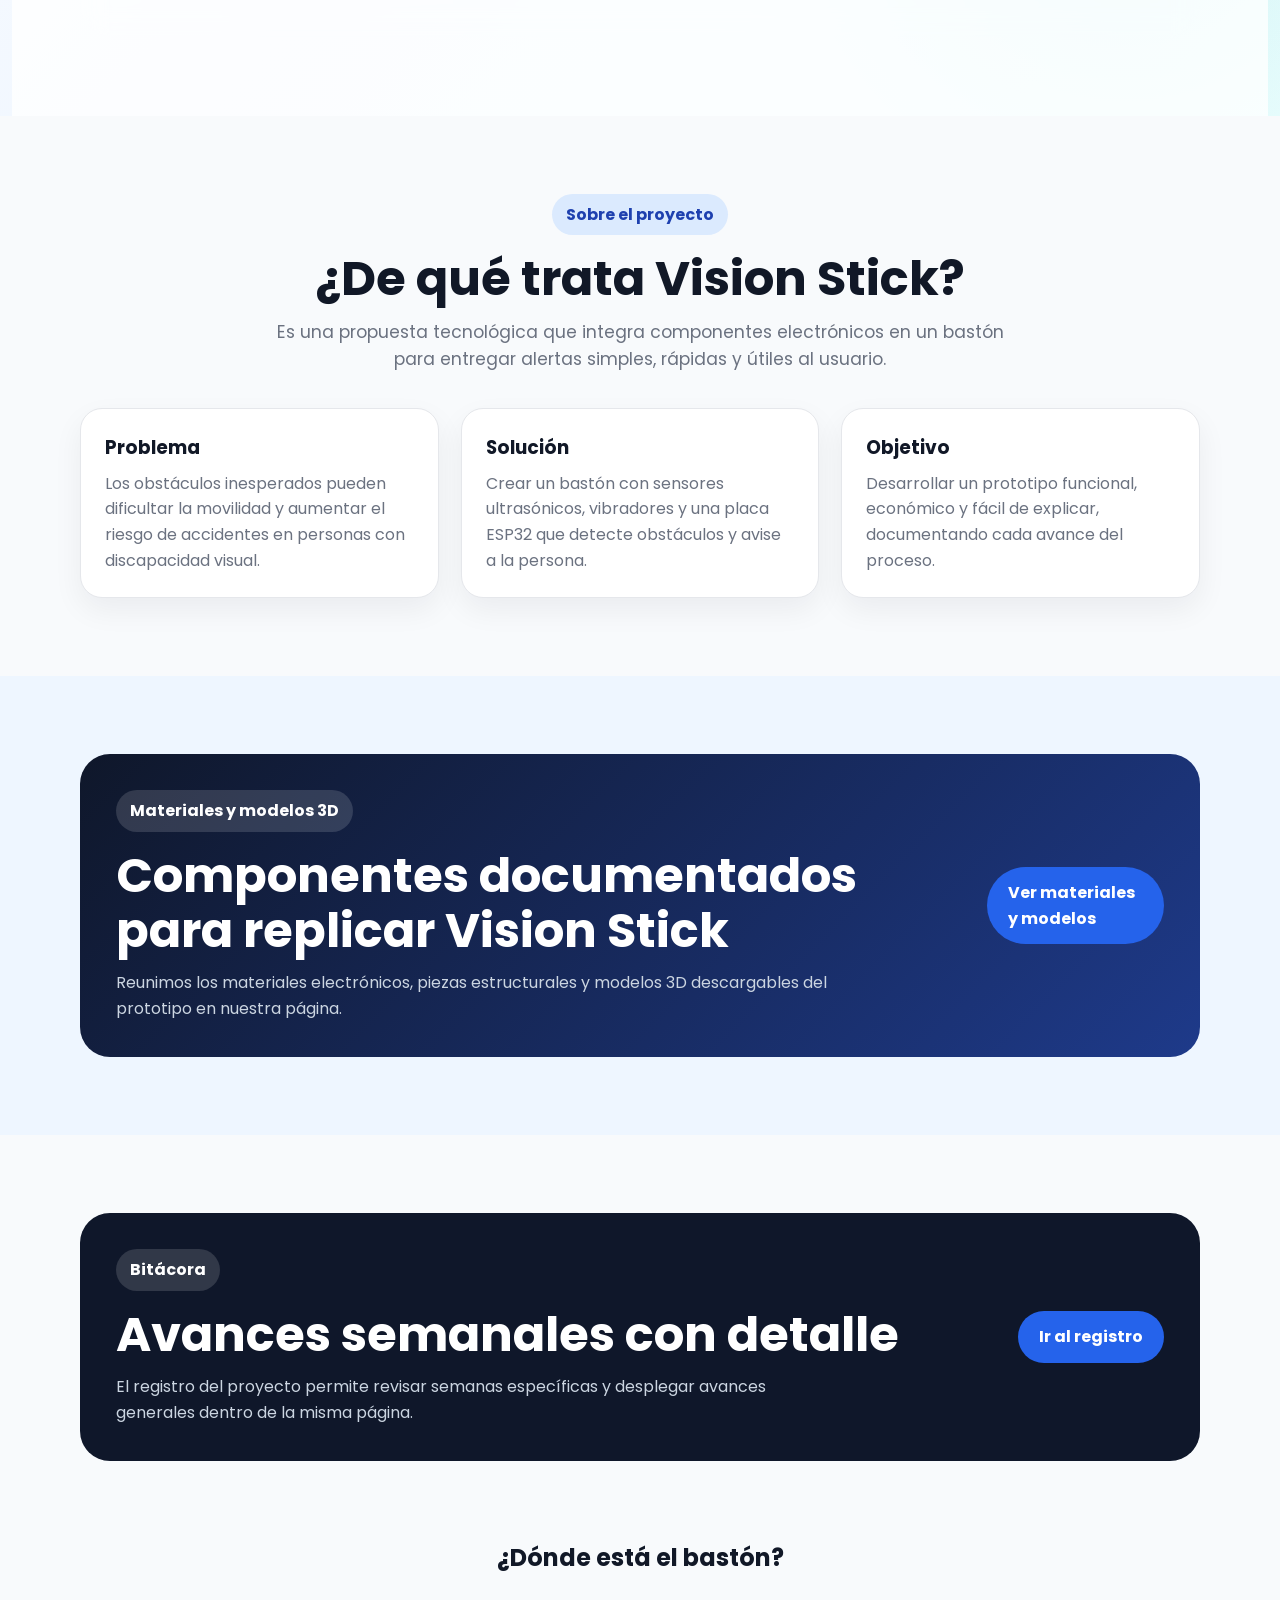
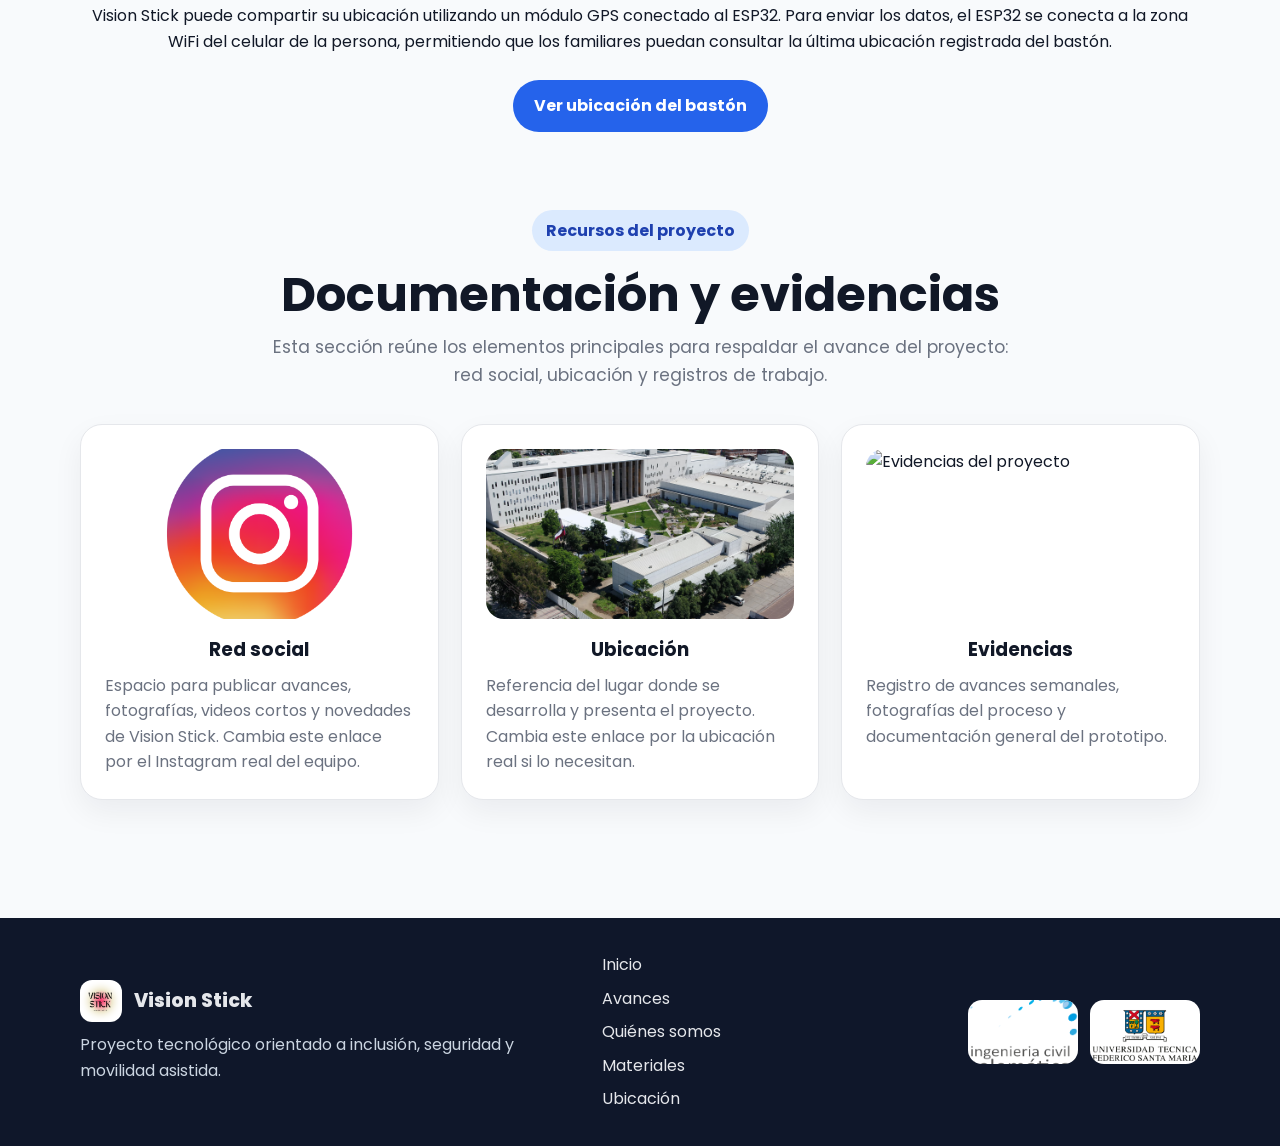
==== commit 6f9f03cc: "Update index.html" ====
--- a/index.html
+++ b/index.html
@@ -59,7 +59,7 @@
         </div>
         <div class="promo-video-wrapper">
           <a class="promo-video-link" href="https://www.youtube.com/watch?v=I9PXTcX_KYE" target="_blank" rel="noopener" aria-label="Ver video promocional de Vision Stick en YouTube">
-            <img src="assets/vision.png" alt="Miniatura del video promocional Vision Stick">
+            <img src="assets/Vision.png" alt="Miniatura del video promocional Vision Stick">
             <div class="promo-video-overlay">
               <div class="play-button">▶</div>
               <span>Ver video promocional</span>
--- a/styles.css
+++ b/styles.css
@@ -2,10 +2,8 @@
 :root{--primary:#2563eb;--primary-dark:#1e40af;--accent:#14b8a6;--text:#111827;--muted:#6b7280;--bg:#f8fafc;--card:#ffffff;--line:#e5e7eb;--soft:#eef6ff;--radius:22px;--shadow:0 18px 45px rgba(15,23,42,.10)}
 *{box-sizing:border-box;margin:0;padding:0}html{scroll-behavior:smooth}body{font-family:Poppins,Arial,sans-serif;background:var(--bg);color:var(--text);line-height:1.6}img{max-width:100%;display:block}a{text-decoration:none;color:inherit}.container{width:min(1120px,92%);margin:auto}.site-header{position:sticky;top:0;z-index:10;background:rgba(255,255,255,.88);backdrop-filter:blur(14px);border-bottom:1px solid var(--line)}.navbar{height:78px;display:flex;align-items:center;justify-content:space-between}.brand{display:flex;align-items:center;gap:12px;font-weight:800;font-size:1.2rem}.brand img{width:46px;height:46px;border-radius:12px;object-fit:cover}.nav-links{display:flex;align-items:center;gap:8px;list-style:none}.nav-links a{padding:10px 16px;border-radius:999px;font-weight:600;color:#374151}.nav-links a:hover,.nav-links a.active{background:var(--primary);color:white}.menu-toggle{display:none;border:0;background:var(--primary);color:#fff;font-size:1.5rem;border-radius:12px;padding:8px 12px}.hero{padding:80px 0;background:linear-gradient(135deg,#eff6ff 0%,#ffffff 55%,#ecfeff 100%)}.hero-grid{display:grid;grid-template-columns:1.05fr .95fr;gap:48px;align-items:center}.tag{display:inline-flex;background:#dbeafe;color:var(--primary-dark);font-weight:700;border-radius:999px;padding:8px 14px;margin-bottom:16px}.hero h1,.page-hero h1{font-size:clamp(2.2rem,5vw,4.4rem);line-height:1.05;margin-bottom:20px;letter-spacing:-.04em}.hero p,.page-hero p,.section-heading p{font-size:1.08rem;color:var(--muted);max-width:760px}.hero-actions{display:flex;gap:14px;flex-wrap:wrap;margin-top:28px}.btn{display:inline-flex;align-items:center;justify-content:center;border-radius:999px;padding:12px 20px;font-weight:700;border:1px solid transparent;cursor:pointer}.primary{background:var(--primary);color:#fff}.primary:hover{background:var(--primary-dark)}.secondary{background:#fff;color:var(--primary-dark);border-color:var(--line)}.hero-card{position:relative;background:#fff;padding:16px;border-radius:30px;box-shadow:var(--shadow)}.hero-card img{height:390px;width:100%;object-fit:cover;border-radius:24px}.status-card{position:absolute;left:34px;bottom:34px;background:rgba(255,255,255,.92);backdrop-filter:blur(8px);padding:14px 18px;border-radius:18px;box-shadow:0 10px 28px rgba(0,0,0,.14)}.status-card strong,.status-card span{display:block}.status-card span{color:var(--muted);font-size:.9rem}.section{padding:78px 0}.section-heading{text-align:center;margin-bottom:34px}.section-heading h2,.split-card h2{font-size:clamp(1.9rem,4vw,3rem);line-height:1.15;margin-bottom:12px}.info-grid,.tech-grid,.contact-grid,.roles-grid,.team-grid{display:grid;gap:22px}.info-grid{grid-template-columns:repeat(3,1fr)}.info-card,.tech-card,.contact-card,.role-card,.member-card{background:var(--card);border:1px solid var(--line);border-radius:var(--radius);padding:24px;box-shadow:0 12px 30px rgba(15,23,42,.06)}.info-card h3,.tech-card h3,.contact-card h3,.role-card h2,.member-card h3{margin-bottom:8px}.info-card p,.tech-card p,.contact-card p,.role-card span,.member-card p{color:var(--muted)}.soft-bg{background:var(--soft)}.tech-grid,.contact-grid{grid-template-columns:repeat(3,1fr)}.tech-card img{height:210px;width:100%;object-fit:cover;border-radius:18px;margin-bottom:18px}.contact-card{transition:.2s}.contact-card:hover{transform:translateY(-5px);box-shadow:var(--shadow)}.contact-card img{height:170px;width:100%;object-fit:cover;border-radius:18px;margin-bottom:16px}.split-card{display:flex;align-items:center;justify-content:space-between;gap:24px;background:#0f172a;color:white;padding:36px;border-radius:30px}.split-card p{color:#cbd5e1;max-width:720px}.page-main{padding-bottom:60px}.page-hero{padding:70px 0 38px}.search-box{display:flex;gap:12px;margin-top:24px;max-width:620px}.search-box input{width:100%;padding:14px 18px;border-radius:999px;border:1px solid var(--line);font:inherit;outline:none}.search-box input:focus{border-color:var(--primary);box-shadow:0 0 0 4px #dbeafe}.timeline{display:grid;gap:22px}.week-card{display:grid;grid-template-columns:220px 1fr;gap:22px;align-items:center;background:#fff;border:1px solid var(--line);border-radius:var(--radius);padding:18px;box-shadow:0 12px 30px rgba(15,23,42,.06);scroll-margin-top:95px}.week-card img{height:155px;width:100%;object-fit:cover;border-radius:18px}.week-card span{font-weight:800;color:var(--primary)}.week-card h2{font-size:1.45rem;margin:4px 0}.week-card p{color:var(--muted)}.week-card.hidden{display:none}.roles-grid{grid-template-columns:repeat(2,1fr);margin-bottom:20px}.role-card p{font-weight:800;margin-bottom:6px}.team-grid{grid-template-columns:repeat(4,1fr)}.member-card{text-align:center}.member-card img{width:120px;height:120px;border-radius:50%;object-fit:cover;margin:0 auto 14px}.footer{background:#0f172a;color:#e5e7eb;padding:34px 0;margin-top:40px}.footer-grid{display:grid;grid-template-columns:1.3fr .7fr .8fr;gap:24px;align-items:center}.footer p{color:#cbd5e1;margin-top:10px}.footer-links{display:grid;gap:8px}.footer-links a:hover{color:#93c5fd}.footer-logos{display:flex;gap:12px;justify-content:flex-end}.footer-logos img{height:64px;width:110px;object-fit:cover;border-radius:14px;background:white}.footer-simple{width:100%;text-align:center;color:#cbd5e1;font-size:1.05rem;font-weight:500}.footer-brand img{width:42px;height:42px}
 @media (max-width:860px){.menu-toggle{display:block}.nav-links{position:absolute;top:78px;left:0;right:0;display:none;flex-direction:column;background:white;border-bottom:1px solid var(--line);padding:18px}.nav-links.open{display:flex}.hero-grid,.info-grid,.tech-grid,.contact-grid,.roles-grid,.team-grid,.footer-grid{grid-template-columns:1fr}.hero{padding:48px 0}.hero-card img{height:280px}.split-card{display:block}.split-card .btn{margin-top:20px}.week-card{grid-template-columns:1fr}.footer-logos{justify-content:flex-start}.search-box{flex-direction:column}.section{padding:54px 0}}
-
 .materials-grid{display:grid;grid-template-columns:repeat(2,1fr);gap:20px}.material-card{background:#fff;border:1px solid var(--line);border-radius:var(--radius);box-shadow:0 12px 30px rgba(15,23,42,.06);overflow:hidden}.expand-btn{width:100%;border:0;background:#fff;display:flex;align-items:center;justify-content:space-between;gap:14px;padding:22px 24px;font:inherit;font-weight:800;color:var(--text);cursor:pointer;text-align:left}.expand-btn b{width:34px;height:34px;border-radius:50%;background:#dbeafe;color:var(--primary-dark);display:grid;place-items:center;font-size:1.25rem;flex:0 0 auto}.expand-content,.week-detail,.member-detail{display:none;color:var(--muted)}.material-card .expand-content{padding:0 24px 24px}.expandable-card.open .expand-content,.expandable-week.open .week-detail,.expandable-member.open .member-detail{display:block}.expandable-card.open .expand-btn b{background:var(--primary);color:#fff}.dark-tag{background:rgba(255,255,255,.14);color:#fff}.read-more{margin-top:14px;border:0;background:#dbeafe;color:var(--primary-dark);font-weight:800;border-radius:999px;padding:10px 16px;cursor:pointer}.read-more:hover{background:var(--primary);color:#fff}.week-detail{margin-top:14px;background:#f8fafc;border:1px solid var(--line);border-radius:18px;padding:16px 18px}.week-detail ul{padding-left:18px}.week-detail li{margin:7px 0;color:#4b5563}.member-card{cursor:pointer;transition:.2s}.member-card:hover{transform:translateY(-4px);box-shadow:var(--shadow)}.member-detail{margin-top:14px;padding-top:14px;border-top:1px solid var(--line);font-size:.92rem;text-align:left}.member-card.highlight{outline:3px solid #bfdbfe;box-shadow:var(--shadow)}.member-card.hidden{display:none}.no-results{grid-column:1/-1;background:#fff;border:1px dashed var(--line);border-radius:var(--radius);padding:24px;text-align:center;color:var(--muted)}
 @media (max-width:860px){.materials-grid{grid-template-columns:1fr}.expand-btn{padding:20px}.material-card .expand-content{padding:0 20px 20px}}
-
 .material-img{width:100%;height:170px;object-fit:cover;border-bottom:1px solid var(--line);background:#eef6ff}.material-card .expand-btn{border-radius:0}.material-card.open .material-img{filter:saturate(1.08)}
 .section-description{
     text-align: center;
@@ -45,25 +43,15 @@
     padding: 20px;
     text-align: center;
 }
-
 .team-role{
     color: #00bfff;
     font-weight: 600;
     margin: 10px 0;
 }
-
 .team-text{
     color: #d9d9d9;
     line-height: 1.6;
 }
-
-
-
-
-/* =========================
-   Página de ubicación GPS
-   Clases con prefijo loc- para no chocar con el resto del sitio
-========================= */
 .loc-hero{
   padding:72px 0 36px;
   background:radial-gradient(circle at top left, rgba(20,184,166,.25), transparent 34%), linear-gradient(135deg,#eef7ff,#f9fbff);
@@ -295,13 +283,10 @@
     padding:15px;
   }
 }
-
-
 .loc-map-panel{
   position: relative;
   padding: 30px;
 }
-
 .loc-map-leaflet{
   width: 100%;
   height: 430px;
@@ -310,14 +295,12 @@
   z-index: 1;
   background: #eef4fb;
 }
-
 .map-controls{
   display: flex;
   gap: 12px;
   flex-wrap: wrap;
   margin-bottom: 16px;
 }
-
 .map-controls button{
   border: none;
   border-radius: 999px;
@@ -328,25 +311,17 @@
   color: white;
   transition: 0.2s ease;
 }
-
 .map-controls button:hover{
   background: #1e40af;
   transform: translateY(-2px);
 }
-
 #volverBaston{
   background: #e8f0ff;
   color: #2563eb;
 }
-
 .loc-map-placeholder.loc-hidden{
   display: none;
 }
-
-/* =========================
-   Página materiales + modelos 3D
-   Clases mat- y model- para evitar choques
-========================= */
 .mat-hero{
   padding:72px 0 42px;
   background:radial-gradient(circle at top left, rgba(37,99,235,.18), transparent 34%),linear-gradient(135deg,#eef7ff,#ffffff);
@@ -399,111 +374,89 @@
 .mat-open-card span{color:#cbd5e1}.mat-summary{padding-top:28px;padding-bottom:28px}.mat-summary-grid{display:grid;grid-template-columns:repeat(3,1fr);gap:18px}.mat-summary-grid article{background:white;border:1px solid var(--line);border-radius:22px;padding:22px;text-align:center;box-shadow:0 12px 30px rgba(15,23,42,.06)}.mat-summary-grid strong{display:block;font-size:2rem;color:var(--primary);line-height:1}.mat-summary-grid span{display:block;margin-top:8px;color:var(--muted);font-weight:700}.mat-grid{display:grid;grid-template-columns:repeat(3,1fr);gap:20px}.mat-card{background:white;border:1px solid var(--line);border-radius:var(--radius);box-shadow:0 12px 30px rgba(15,23,42,.06);overflow:hidden}.mat-card img{width:100%;height:185px;object-fit:cover;background:#eef6ff;border-bottom:1px solid var(--line)}.mat-card h4{margin:0 0 8px;color:var(--text)}.mat-card .expand-content p{margin:0;color:var(--muted);line-height:1.65}.mat-index-cta .mat-cta-card{background:linear-gradient(135deg,#0f172a,#1e3a8a)}.model-grid{display:grid;grid-template-columns:repeat(2,1fr);gap:24px}.model-card{background:white;border:1px solid var(--line);border-radius:28px;box-shadow:0 12px 30px rgba(15,23,42,.06);overflow:hidden}.model-viewer{position:relative;width:100%;height:330px;background:#f3f7fb;border-bottom:1px solid var(--line)}.model-viewer canvas{display:block;width:100%!important;height:100%!important}.model-loading,.model-error{position:absolute;inset:0;display:grid;place-items:center;text-align:center;color:var(--muted);padding:22px;font-weight:700}.model-info{padding:22px}.model-ext{display:inline-block;background:#dbeafe;color:var(--primary-dark);font-weight:800;border-radius:999px;padding:7px 12px;font-size:.85rem;margin-bottom:12px}.model-info h3{margin:0 0 10px;font-size:1.25rem}.model-info p{color:var(--muted);line-height:1.65;margin:0}.model-actions{display:flex;gap:12px;flex-wrap:wrap;margin-top:18px}.small-btn{padding:10px 15px;font-size:.92rem}.model-reset{border:0;font-family:inherit;cursor:pointer}.footer-links a[href="materiales.html"]:hover{color:#93c5fd}
 @media (max-width:980px){.mat-hero-grid,.model-grid{grid-template-columns:1fr}.mat-grid{grid-template-columns:repeat(2,1fr)}}
 @media (max-width:680px){.mat-summary-grid,.mat-grid{grid-template-columns:1fr}.mat-hero-card img{height:260px}.model-viewer{height:280px}.model-actions{display:grid}.small-btn{text-align:center}}
-
-/* =====================================================
-   Mejora visual Materiales + Modelos 3D
-   ===================================================== */
 .mat-hero-text h1{
   max-width: 980px;
 }
-
 .mat-open-card strong::after{
   content: "";
 }
-
 .mat-grid{
   grid-template-columns: repeat(2, minmax(0, 1fr));
   gap: 28px;
   align-items: stretch;
 }
-
 .mat-card{
   border-radius: 30px;
   overflow: hidden;
   box-shadow: 0 18px 42px rgba(15, 23, 42, .08);
   transition: transform .25s ease, box-shadow .25s ease, border-color .25s ease;
 }
-
 .mat-card:hover{
   transform: translateY(-5px);
   box-shadow: 0 24px 55px rgba(37, 99, 235, .13);
   border-color: #bfdbfe;
 }
-
 .mat-card img{
   height: 260px;
   object-fit: contain;
   padding: 24px;
   background: linear-gradient(135deg, #eef6ff, #f8fbff);
 }
-
 .mat-card .expand-btn{
   padding: 24px 28px 10px;
   align-items: flex-start;
 }
-
 .mat-card .expand-btn span{
   font-size: 1.22rem;
   line-height: 1.25;
   color: #0f172a;
 }
-
 .mat-card .expand-btn b{
   margin-top: -2px;
   background: #2563eb;
   color: #fff;
   box-shadow: 0 10px 24px rgba(37, 99, 235, .22);
 }
-
 .mat-card .expand-content{
   display: block;
   padding: 0 28px 28px;
 }
-
 .mat-card .expand-content h4{
   font-size: 1.05rem;
   color: #1d4ed8;
   margin: 4px 0 10px;
 }
-
 .mat-card .expand-content p{
   font-size: 1.02rem;
   line-height: 1.78;
   color: #475569;
 }
-
 .mat-card .expand-content p strong{
   color: #0f172a;
 }
-
 .model-grid{
   gap: 30px;
 }
-
 .model-card{
   border-radius: 30px;
   box-shadow: 0 18px 42px rgba(15, 23, 42, .08);
   transition: transform .25s ease, box-shadow .25s ease, border-color .25s ease;
 }
-
 .model-card:hover{
   transform: translateY(-4px);
   box-shadow: 0 24px 55px rgba(37, 99, 235, .12);
   border-color: #bfdbfe;
 }
-
 .model-viewer{
   height: 380px;
   background: radial-gradient(circle at 50% 42%, #ffffff 0, #edf5ff 48%, #e6effa 100%);
 }
-
 .model-loading,
 .model-error{
   font-size: 1rem;
   color: #475569;
   background: linear-gradient(135deg, rgba(255,255,255,.9), rgba(239,246,255,.92));
 }
-
 .model-loading::before{
   content: "↻";
   display: grid;
@@ -517,34 +470,27 @@
   font-size: 1.4rem;
   animation: modelSpin 1.2s linear infinite;
 }
-
 @keyframes modelSpin{
   to{ transform: rotate(360deg); }
 }
-
 .model-info{
   padding: 26px 28px 30px;
 }
-
 .model-info h3{
   font-size: 1.45rem;
   letter-spacing: -.02em;
 }
-
 .model-info p{
   font-size: 1.02rem;
   line-height: 1.78;
 }
-
 .model-ext{
   background: #e0ecff;
   color: #1d4ed8;
 }
-
 .model-actions .btn{
   white-space: nowrap;
 }
-
 @media (max-width: 980px){
   .mat-grid{
     grid-template-columns: 1fr;
@@ -553,7 +499,6 @@
     height: 300px;
   }
 }
-
 @media (max-width: 680px){
   .mat-card img{
     height: 235px;
@@ -569,24 +514,18 @@
     padding-right: 22px;
   }
 }
-
-
-/* ===== Ajustes finales Materiales v3 ===== */
 .mat-hero-text h1{
   max-width: 900px;
 }
-
 .mat-grid{
   grid-template-columns: repeat(2, minmax(0, 1fr)) !important;
   gap: 34px !important;
 }
-
 .mat-card{
   border-radius: 30px !important;
   overflow: hidden;
   box-shadow: 0 18px 45px rgba(15, 23, 42, .08) !important;
 }
-
 .mat-card img{
   width: 100% !important;
   height: 300px !important;
@@ -595,25 +534,21 @@
   background: linear-gradient(135deg, #eef6ff, #f8fbff) !important;
   border-bottom: 1px solid #dbe7f3 !important;
 }
-
 .mat-card img[src*="material-pvc"],
 .mat-card img[src*="prototipo"]{
   object-fit: contain !important;
   padding: 18px !important;
 }
-
 .mat-card .expand-btn{
   padding: 26px 30px 16px !important;
   align-items: center !important;
   background: #fff !important;
 }
-
 .mat-card .expand-btn span{
   font-size: 1.35rem !important;
   line-height: 1.25 !important;
   letter-spacing: -.02em;
 }
-
 .mat-card .expand-btn b{
   width: 44px !important;
   height: 44px !important;
@@ -621,75 +556,59 @@
   background: #dbeafe !important;
   color: #1d4ed8 !important;
 }
-
 .mat-card.open .expand-btn b{
   background: #2563eb !important;
   color: #fff !important;
 }
-
 .mat-card .expand-content{
   padding: 0 30px 30px !important;
   border-top: 0 !important;
 }
-
 .expandable-card:not(.open) .expand-content{
   display: none !important;
 }
-
 .expandable-card.open .expand-content{
   display: block !important;
 }
-
 .mat-card .expand-content h4{
   margin: 0 0 12px !important;
   color: #1d4ed8 !important;
   font-size: 1.12rem !important;
   font-weight: 900 !important;
 }
-
 .mat-card .expand-content p{
   margin: 0 !important;
   color: #475569 !important;
   font-size: 1.03rem !important;
   line-height: 1.78 !important;
 }
-
 .model-viewer{
   height: 390px !important;
 }
-
 .model-loading,
 .model-error{
   z-index: 2;
 }
-
 @media (max-width: 980px){
   .mat-grid{
     grid-template-columns: 1fr !important;
   }
-
   .mat-card img{
     height: 280px !important;
   }
 }
-
 @media (max-width: 680px){
   .mat-card img{
     height: 230px !important;
     padding: 18px !important;
   }
-
   .mat-card .expand-btn{
     padding: 22px 22px 14px !important;
   }
-
   .mat-card .expand-content{
     padding: 0 22px 24px !important;
   }
 }
-
-
-/* Ajustes de seguridad para visor 3D */
 .model-viewer{
   min-height: 380px;
   position: relative;
@@ -714,3 +633,22 @@
   z-index:5;
 }
 .model-error strong{color:#0f172a;}
+.promo-video-section{position:relative;overflow:hidden;background:radial-gradient(circle at 12% 20%,rgba(37,99,235,.12),transparent 28%),radial-gradient(circle at 88% 70%,rgba(20,184,166,.13),transparent 30%),linear-gradient(135deg,#ffffff 0%,#eff6ff 48%,#ecfeff 100%)}
+.promo-video-card{display:grid;grid-template-columns:.9fr 1.1fr;align-items:center;gap:34px;background:rgba(255,255,255,.78);border:1px solid rgba(191,219,254,.9);border-radius:34px;padding:34px;box-shadow:var(--shadow);backdrop-filter:blur(12px)}
+.promo-video-text h2{font-size:clamp(2rem,4vw,3.1rem);line-height:1.08;letter-spacing:-.035em;margin-bottom:14px}
+.promo-video-text p{color:var(--muted);font-size:1.05rem;max-width:620px}
+.promo-video-points{display:flex;flex-wrap:wrap;gap:10px;margin-top:22px}
+.promo-video-points span{display:inline-flex;align-items:center;gap:8px;background:#fff;border:1px solid var(--line);color:#374151;font-weight:700;border-radius:999px;padding:9px 13px;box-shadow:0 8px 22px rgba(15,23,42,.06)}
+.promo-video-points span::before{content:"";width:8px;height:8px;border-radius:50%;background:var(--primary)}
+.promo-video-wrapper{min-width:0;width:100%}
+.promo-video-link{position:relative;display:block;width:100%;aspect-ratio:16/9;overflow:hidden;border-radius:28px;background:#0f172a;text-decoration:none;border:1px solid rgba(15,23,42,.18);box-shadow:0 24px 55px rgba(15,23,42,.24)}
+.promo-video-link img{width:100%;height:100%;object-fit:cover;display:block;filter:brightness(.72);transition:transform .35s ease,filter .35s ease}
+.promo-video-link:hover img{transform:scale(1.04);filter:brightness(.55)}
+.promo-video-link::before{content:"Video promocional";position:absolute;top:16px;left:16px;z-index:3;padding:8px 14px;border-radius:999px;background:rgba(15,23,42,.86);color:#fff;font-size:.85rem;font-weight:800}
+.promo-video-overlay{position:absolute;inset:0;z-index:2;display:flex;flex-direction:column;align-items:center;justify-content:center;gap:10px;padding:24px;text-align:center;color:#fff;background:radial-gradient(circle at center,rgba(37,99,235,.30),transparent 42%),linear-gradient(180deg,rgba(15,23,42,.10),rgba(15,23,42,.58))}
+.play-button{width:78px;height:78px;display:grid;place-items:center;border-radius:50%;background:#2563eb;color:#fff;font-size:2rem;box-shadow:0 16px 35px rgba(37,99,235,.35);transition:transform .25s ease,background .25s ease}
+.promo-video-link:hover .play-button{transform:scale(1.08);background:#1d4ed8}
+.promo-video-overlay span{font-size:clamp(1.3rem,3vw,2rem);font-weight:900}
+.promo-video-overlay small{font-size:.95rem;font-weight:700;opacity:.9}
+@media (max-width:900px){.promo-video-card{grid-template-columns:1fr;padding:24px}}
+@media (max-width:560px){.promo-video-card{border-radius:26px;padding:18px}.promo-video-link{border-radius:20px}.promo-video-link::before{top:12px;left:12px;font-size:.75rem}.play-button{width:62px;height:62px;font-size:1.55rem}}
